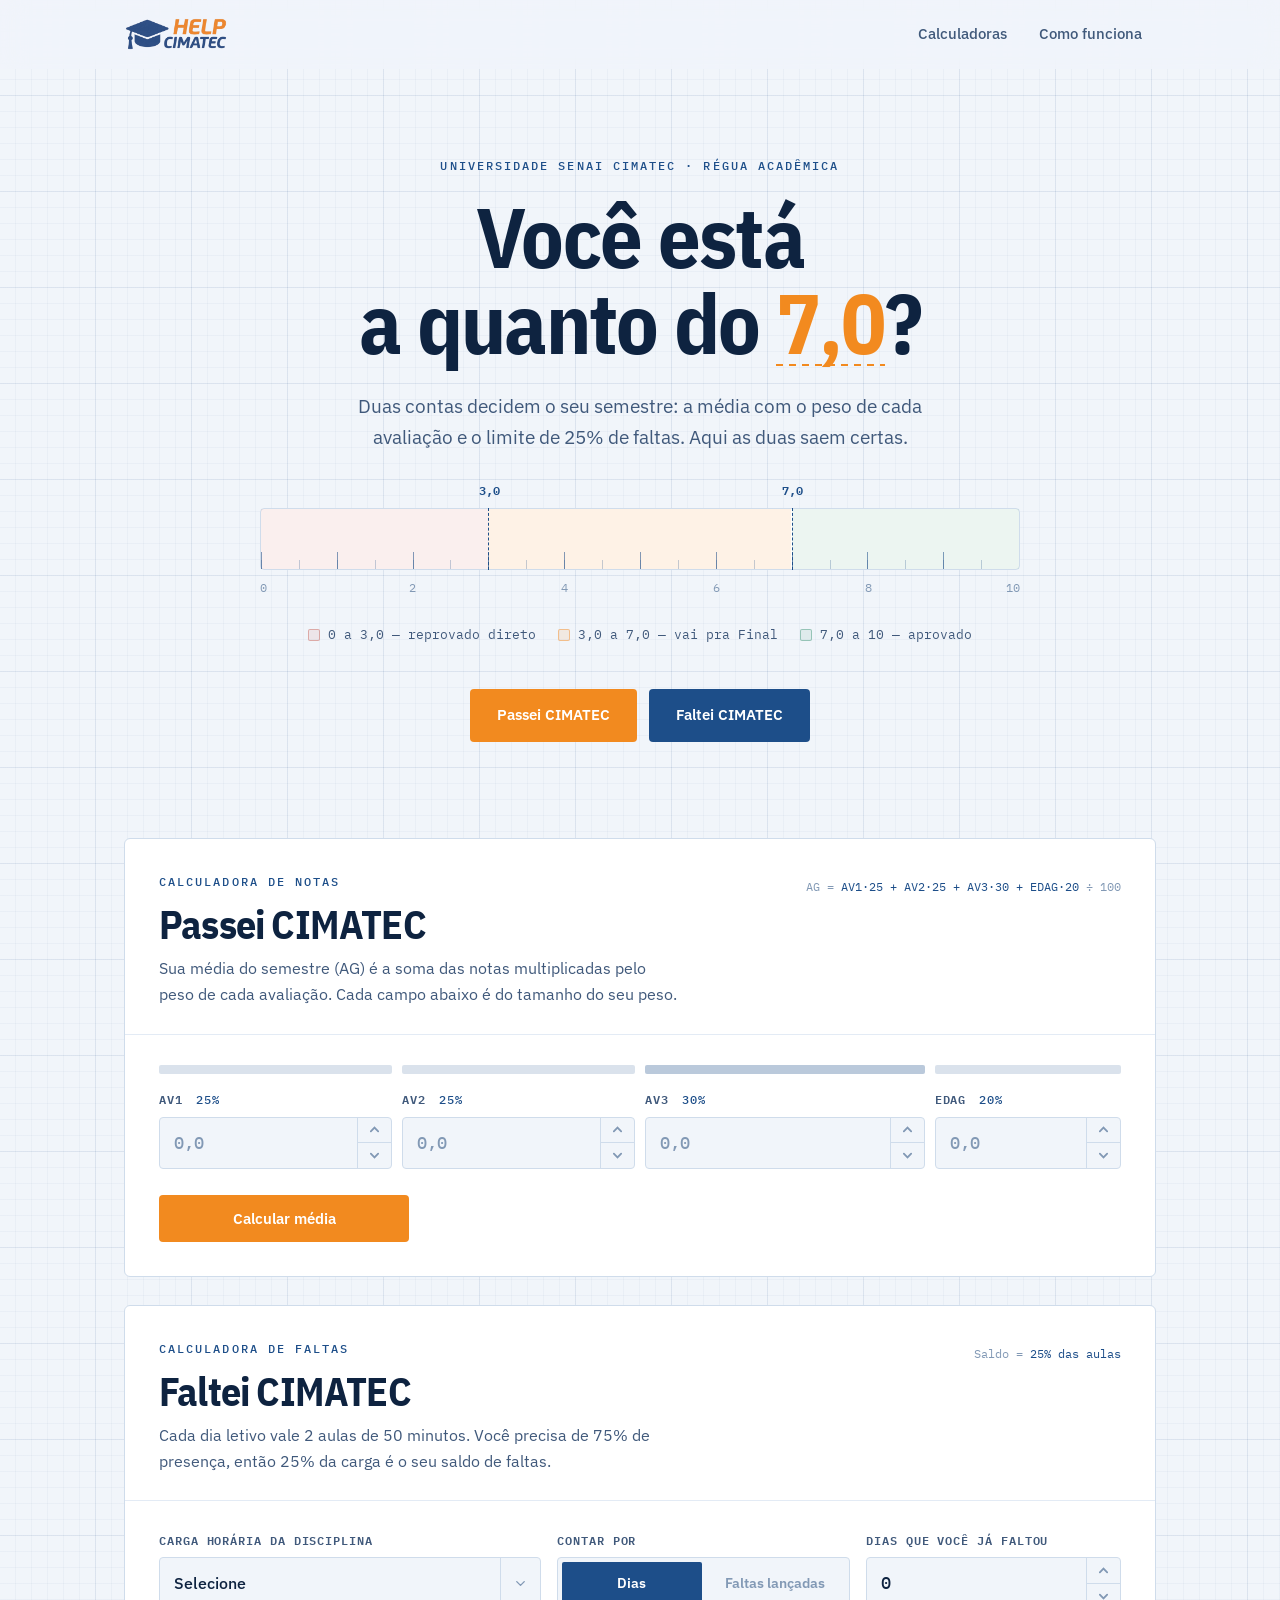
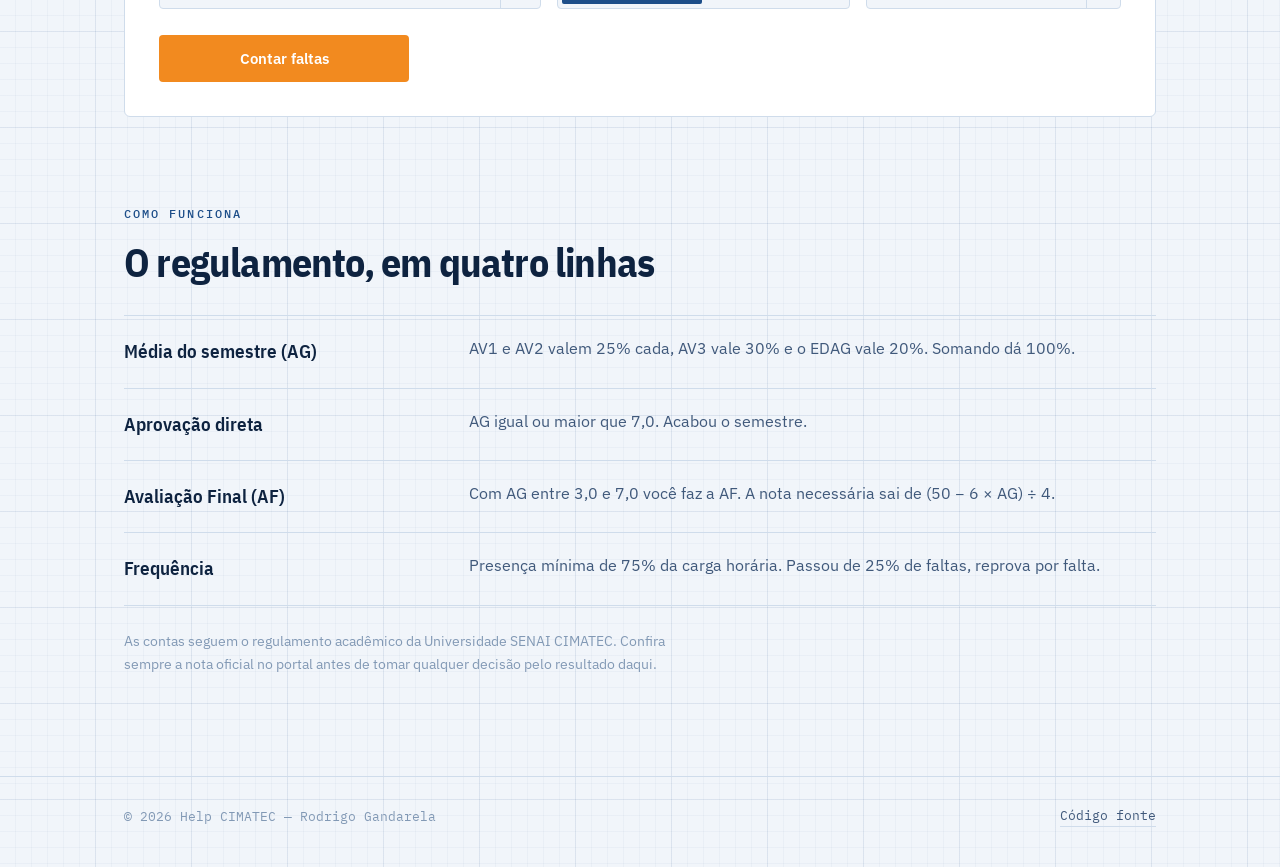
==== index.html @ 12dd44d2 "Ajustes no visual" ====
<!DOCTYPE html>
<html lang="pt-BR">
<head>
  <meta charset="UTF-8">
  <meta name="viewport" content="width=device-width, initial-scale=1.0">
  <title>Help CIMATEC — Calculadora de Média e Faltas | Universidade SENAI CIMATEC</title>
  <meta name="description" content="Calcule sua média semestral e o limite de faltas na Universidade SENAI CIMATEC. Média com os pesos de AV1, AV2, AV3 e EDAG, nota necessária na Final e quantos dias você ainda pode faltar.">
  <meta name="keywords" content="Help CIMATEC, Universidade SENAI CIMATEC, calculadora média, calculadora faltas, passei CIMATEC, nota final, AG, EDAG, média semestral, Passei Senai, Faltei Senai">
  <meta name="author" content="Clube de Programação — Universidade SENAI CIMATEC">
  <meta name="robots" content="index, follow">
  <meta name="theme-color" content="#F1F5FA">
  <link rel="canonical" href="https://rodrigogduca.github.io/help-cimatec/">
  <meta name="google-site-verification" content="bEjwL1SdlNlf9pZgTga21gT5IwiEgbxZDpAvBjXV52U" />

  <!-- Open Graph / Redes Sociais -->
  <meta property="og:type" content="website">
  <meta property="og:site_name" content="Help CIMATEC">
  <meta property="og:locale" content="pt_BR">
  <meta property="og:title" content="Help CIMATEC — Calculadora de Média e Faltas">
  <meta property="og:description" content="Média com os pesos certos, nota necessária na Final e o seu saldo de faltas. Para quem estuda na Universidade SENAI CIMATEC.">
  <meta property="og:url" content="https://rodrigogduca.github.io/help-cimatec/">
  <meta property="og:image" content="https://rodrigogduca.github.io/help-cimatec/og-image.png">
  <meta property="og:image:width" content="1200">
  <meta property="og:image:height" content="630">
  <meta name="twitter:card" content="summary_large_image">

  <link rel="icon" href="favicon.ico" sizes="any">
  <link rel="icon" type="image/png" href="favicon.png">
  <link rel="apple-touch-icon" href="apple-touch-icon.png">

  <link rel="preconnect" href="https://fonts.googleapis.com">
  <link rel="preconnect" href="https://fonts.gstatic.com" crossorigin>
  <link href="https://fonts.googleapis.com/css2?family=IBM+Plex+Mono:wght@400;500;600;700&family=IBM+Plex+Sans+Condensed:wght@600;700&family=IBM+Plex+Sans:wght@400;500;600;700&display=swap" rel="stylesheet">
  <link rel="stylesheet" href="style.css">
</head>
<body>

  <a href="#ferramentas" class="skip-link">Pular para as calculadoras</a>

  <!-- NAVBAR -->
  <nav>
    <div class="nav-inner">
      <a href="#topo" class="nav-logo">
        <img src="logo.png" alt="Help CIMATEC" width="720" height="235">
      </a>
      <ul class="nav-links">
        <li><a href="#ferramentas">Calculadoras</a></li>
        <li><a href="#regras">Como funciona</a></li>
      </ul>
      <button class="hamburger" aria-label="Abrir menu" aria-expanded="false" aria-controls="mobileMenu">
        <span></span><span></span><span></span>
      </button>
    </div>
    <div class="mobile-menu" id="mobileMenu">
      <a href="#ferramentas">Calculadoras</a>
      <a href="#regras">Como funciona</a>
    </div>
  </nav>

  <!-- HERO -->
  <header class="hero" id="topo">
    <div class="container">
      <p class="eyebrow reveal" style="--d:0">Universidade SENAI CIMATEC · régua acadêmica</p>
      <h1 class="reveal" style="--d:1">Você está<br>a quanto do <em>7,0</em>?</h1>
      <p class="lede reveal" style="--d:2">
        Duas contas decidem o seu semestre: a média com o peso de cada avaliação
        e o limite de 25% de faltas. Aqui as duas saem certas.
      </p>

      <!-- SIGNATURE: a régua do regulamento -->
      <figure class="hero-regua reveal" style="--d:3" aria-labelledby="reguaCaption">
        <div class="regua regua--hero" style="--cut-a:30%; --cut-b:70%">
          <div class="regua-track">
            <span class="regua-zone zone-fail" style="--from:0%;   --to:30%"></span>
            <span class="regua-zone zone-warn" style="--from:30%;  --to:70%"></span>
            <span class="regua-zone zone-pass" style="--from:70%;  --to:100%"></span>
            <span class="regua-ticks" style="--minor:5%; --major:10%"></span>
            <span class="regua-cut" style="--at:30%"><b>3,0</b></span>
            <span class="regua-cut" style="--at:70%"><b>7,0</b></span>
          </div>
          <div class="regua-axis">
            <span style="--at:0%">0</span>
            <span style="--at:20%">2</span>
            <span style="--at:40%">4</span>
            <span style="--at:60%">6</span>
            <span style="--at:80%">8</span>
            <span style="--at:100%">10</span>
          </div>
        </div>
        <figcaption class="regua-legend" id="reguaCaption">
          <span class="key key-fail">0 a 3,0 — reprovado direto</span>
          <span class="key key-warn">3,0 a 7,0 — vai pra Final</span>
          <span class="key key-pass">7,0 a 10 — aprovado</span>
        </figcaption>
      </figure>

      <div class="hero-actions reveal" style="--d:4">
        <a href="#media" class="btn btn-primary">Passei CIMATEC</a>
        <a href="#faltas" class="btn btn-blue">Faltei CIMATEC</a>
      </div>
    </div>
  </header>

  <main id="ferramentas">
    <div class="container">

      <!-- ============ CALCULADORA DE MÉDIA ============ -->
      <section class="panel reveal" id="media">
        <div class="panel-head">
          <div>
            <p class="eyebrow">Calculadora de Notas</p>
            <h2>Passei CIMATEC</h2>
            <p class="panel-desc">
              Sua média do semestre (AG) é a soma das notas multiplicadas pelo peso de cada
              avaliação. Cada campo abaixo é do tamanho do seu peso.
            </p>
          </div>
          <p class="panel-formula" aria-hidden="true">AG = <span>AV1·25 + AV2·25 + AV3·30 + EDAG·20</span> ÷ 100</p>
        </div>

        <div class="panel-body">
          <!-- the weighting drawn to scale, above the field it belongs to -->
          <div class="pesos" aria-hidden="true">
            <span></span><span></span><span></span><span></span>
          </div>

          <div class="notas">
            <div class="field">
              <label for="notaAV1">AV1 <span class="peso">25%</span></label>
              <div class="stepper">
                <input type="number" id="notaAV1" min="0" max="10" step="0.1" inputmode="decimal" placeholder="0,0" autocomplete="off">
                <span class="stepper-btns">
                  <button type="button" class="step" data-dir="up" aria-label="Aumentar AV1"><svg viewBox="0 0 12 12" aria-hidden="true"><path d="M2 8L6 4L10 8"/></svg></button>
                  <button type="button" class="step" data-dir="down" aria-label="Diminuir AV1"><svg viewBox="0 0 12 12" aria-hidden="true"><path d="M2 4L6 8L10 4"/></svg></button>
                </span>
              </div>
            </div>
            <div class="field">
              <label for="notaAV2">AV2 <span class="peso">25%</span></label>
              <div class="stepper">
                <input type="number" id="notaAV2" min="0" max="10" step="0.1" inputmode="decimal" placeholder="0,0" autocomplete="off">
                <span class="stepper-btns">
                  <button type="button" class="step" data-dir="up" aria-label="Aumentar AV2"><svg viewBox="0 0 12 12" aria-hidden="true"><path d="M2 8L6 4L10 8"/></svg></button>
                  <button type="button" class="step" data-dir="down" aria-label="Diminuir AV2"><svg viewBox="0 0 12 12" aria-hidden="true"><path d="M2 4L6 8L10 4"/></svg></button>
                </span>
              </div>
            </div>
            <div class="field">
              <label for="notaAV3">AV3 <span class="peso">30%</span></label>
              <div class="stepper">
                <input type="number" id="notaAV3" min="0" max="10" step="0.1" inputmode="decimal" placeholder="0,0" autocomplete="off">
                <span class="stepper-btns">
                  <button type="button" class="step" data-dir="up" aria-label="Aumentar AV3"><svg viewBox="0 0 12 12" aria-hidden="true"><path d="M2 8L6 4L10 8"/></svg></button>
                  <button type="button" class="step" data-dir="down" aria-label="Diminuir AV3"><svg viewBox="0 0 12 12" aria-hidden="true"><path d="M2 4L6 8L10 4"/></svg></button>
                </span>
              </div>
            </div>
            <div class="field">
              <label for="notaEDAG">EDAG <span class="peso">20%</span></label>
              <div class="stepper">
                <input type="number" id="notaEDAG" min="0" max="10" step="0.1" inputmode="decimal" placeholder="0,0" autocomplete="off">
                <span class="stepper-btns">
                  <button type="button" class="step" data-dir="up" aria-label="Aumentar EDAG"><svg viewBox="0 0 12 12" aria-hidden="true"><path d="M2 8L6 4L10 8"/></svg></button>
                  <button type="button" class="step" data-dir="down" aria-label="Diminuir EDAG"><svg viewBox="0 0 12 12" aria-hidden="true"><path d="M2 4L6 8L10 4"/></svg></button>
                </span>
              </div>
            </div>
          </div>

          <!-- live: what the remaining avaliações still have to deliver -->
          <div id="projecao" class="projecao" aria-live="polite" hidden></div>

          <button type="button" id="btnCalcularMedia" class="btn btn-primary btn-block">Calcular média</button>
          <div id="resultadoMedia" class="readout" role="status" aria-live="polite" hidden></div>
        </div>
      </section>

      <!-- ============ CALCULADORA DE FALTAS ============ -->
      <section class="panel reveal" id="faltas">
        <div class="panel-head">
          <div>
            <p class="eyebrow">Calculadora de Faltas</p>
            <h2>Faltei CIMATEC</h2>
            <p class="panel-desc">
              Cada dia letivo vale 2 aulas de 50 minutos. Você precisa de 75% de presença,
              então 25% da carga é o seu saldo de faltas.
            </p>
          </div>
          <p class="panel-formula" aria-hidden="true">Saldo = <span>25% das aulas</span></p>
        </div>

        <div class="panel-body">
          <div class="faltas-inputs">
            <div class="field field-carga">
              <label for="cargaHoraria">Carga horária da disciplina</label>
              <div class="select">
                <select id="cargaHoraria">
                  <option value="" disabled selected>Selecione</option>
                  <option value="30">30 horas — 1 aula por semana</option>
                  <option value="60">60 horas — 2 aulas por semana</option>
                  <option value="90">90 horas — 3 aulas por semana</option>
                  <option value="105">105 horas — Práticas Integradas</option>
                </select>
                <span class="select-arrow" aria-hidden="true">
                  <svg viewBox="0 0 24 24"><path d="M6 9l6 6 6-6"/></svg>
                </span>
              </div>
            </div>
            <div class="field">
              <label id="labelUnidade">Contar por</label>
              <div class="segmented" role="radiogroup" aria-labelledby="labelUnidade">
                <button type="button" class="seg is-on" data-unit="dias" role="radio" aria-checked="true">Dias</button>
                <button type="button" class="seg" data-unit="aulas" role="radio" aria-checked="false">Faltas lançadas</button>
              </div>
            </div>
            <div class="field">
              <label for="faltasAtuais" id="labelFaltas">Dias que você já faltou</label>
              <div class="stepper">
                <input type="number" id="faltasAtuais" min="0" max="500" value="0" step="1" inputmode="numeric" autocomplete="off">
                <span class="stepper-btns">
                  <button type="button" class="step" data-dir="up" aria-label="Aumentar faltas"><svg viewBox="0 0 12 12" aria-hidden="true"><path d="M2 8L6 4L10 8"/></svg></button>
                  <button type="button" class="step" data-dir="down" aria-label="Diminuir faltas"><svg viewBox="0 0 12 12" aria-hidden="true"><path d="M2 4L6 8L10 4"/></svg></button>
                </span>
              </div>
            </div>
          </div>

          <button type="button" id="btnCalcularFaltas" class="btn btn-primary btn-block">Contar faltas</button>
          <div id="resultadoFaltas" class="readout" role="status" aria-live="polite" hidden></div>
        </div>
      </section>

      <!-- ============ REGRAS ============ -->
      <section class="regras reveal" id="regras">
        <p class="eyebrow">Como funciona</p>
        <h2>O regulamento, em quatro linhas</h2>
        <dl class="regras-list">
          <div>
            <dt>Média do semestre (AG)</dt>
            <dd>AV1 e AV2 valem 25% cada, AV3 vale 30% e o EDAG vale 20%. Somando dá 100%.</dd>
          </div>
          <div>
            <dt>Aprovação direta</dt>
            <dd>AG igual ou maior que 7,0. Acabou o semestre.</dd>
          </div>
          <div>
            <dt>Avaliação Final (AF)</dt>
            <dd>Com AG entre 3,0 e 7,0 você faz a AF. A nota necessária sai de (50 − 6 × AG) ÷ 4.</dd>
          </div>
          <div>
            <dt>Frequência</dt>
            <dd>Presença mínima de 75% da carga horária. Passou de 25% de faltas, reprova por falta.</dd>
          </div>
        </dl>
        <p class="regras-note">
          As contas seguem o regulamento acadêmico da Universidade SENAI CIMATEC. Confira sempre a nota
          oficial no portal antes de tomar qualquer decisão pelo resultado daqui.
        </p>
      </section>

    </div>
  </main>

  <footer>
    <div class="container footer-inner">
      <p>© 2026 Help CIMATEC — Rodrigo Gandarela</p>
      <p class="footer-links">
        <a href="https://github.com/rodrigogduca/help-cimatec" target="_blank" rel="noopener noreferrer">Código fonte</a>
      </p>
    </div>
  </footer>

  <script src="script.js"></script>
</body>
</html>
---- style.css ----
/* ============================================================
   HELP CIMATEC
   Papel milimetrado — o regulamento acadêmico como instrumento
   de medida. Azul e laranja da marca sobre papel quadriculado.
   ============================================================ */

*, *::before, *::after { margin: 0; padding: 0; box-sizing: border-box; }

:root {
  /* paper */
  --paper:      #F1F5FA;
  --paper-hi:   #FFFFFF;
  --rule:       #CFDCEB;
  --rule-soft:  #E3EBF5;

  /* ink — every neutral is tinted navy, nothing is grey */
  --ink:        #0E2340;
  --ink-2:      #40597B;
  --ink-3:      #8299B5;

  /* brand, straight from the logo */
  --blue:       #1D4E89;
  --blue-hi:    #2E6BB5;
  --orange:     #F28A1F;
  --orange-hi:  #E07A10;

  /* verdicts */
  --pass:       #0F7A55;
  --fail:       #BE3A2B;

  --z-fail:     rgba(190, 58, 43, .08);
  --z-warn:     rgba(242, 138, 31, .11);
  --z-pass:     rgba(15, 122, 85, .08);
  --tick:       rgba(29, 78, 137, .26);
  --tick-major: rgba(29, 78, 137, .55);

  --sans:  'IBM Plex Sans', -apple-system, BlinkMacSystemFont, 'Segoe UI', sans-serif;
  --cond:  'IBM Plex Sans Condensed', 'IBM Plex Sans', sans-serif;
  --mono:  'IBM Plex Mono', ui-monospace, 'SF Mono', Menlo, monospace;

  --r:     4px;   /* the whole page is drafted, not rounded */
  --r-lg:  6px;
  --ease:  cubic-bezier(.22, .8, .3, 1);
}

/* ---- graph paper ---- */
html { scroll-behavior: smooth; }

body {
  font-family: var(--sans);
  font-size: 16px;
  line-height: 1.65;
  color: var(--ink);
  background-color: var(--paper);
  background-image:
    linear-gradient(rgba(29, 78, 137, .07) 1px, transparent 1px),
    linear-gradient(90deg, rgba(29, 78, 137, .07) 1px, transparent 1px),
    linear-gradient(rgba(29, 78, 137, .035) 1px, transparent 1px),
    linear-gradient(90deg, rgba(29, 78, 137, .035) 1px, transparent 1px);
  background-size: 96px 96px, 96px 96px, 16px 16px, 16px 16px;
  background-position: -1px -1px;
  -webkit-font-smoothing: antialiased;
  -moz-osx-font-smoothing: grayscale;
  overflow-x: hidden;
}

::selection { background: rgba(242, 138, 31, .28); }

:focus-visible {
  outline: 2px solid var(--orange);
  outline-offset: 3px;
  border-radius: 2px;
}

.skip-link {
  position: absolute;
  left: 16px;
  top: -60px;
  z-index: 200;
  background: var(--ink);
  color: var(--paper-hi);
  padding: 10px 18px;
  border-radius: var(--r);
  font-size: 14px;
  font-weight: 600;
  text-decoration: none;
  transition: top .2s var(--ease);
}
.skip-link:focus-visible { top: 16px; }

.container {
  width: 100%;
  max-width: 1080px;
  margin: 0 auto;
  padding: 0 24px;
}

/* ---- shared type ---- */
.eyebrow {
  font-family: var(--mono);
  font-size: 11.5px;
  font-weight: 500;
  letter-spacing: .18em;
  text-transform: uppercase;
  color: var(--blue);
  margin-bottom: 18px;
}

h1, h2, h3 {
  font-family: var(--cond);
  font-weight: 700;
  letter-spacing: -.02em;
  line-height: 1.02;
  color: var(--ink);
}

/* ============================================================
   NAV
   ============================================================ */
nav {
  position: sticky;
  top: 0;
  z-index: 100;
  background: rgba(241, 245, 250, .82);
  backdrop-filter: blur(12px) saturate(1.3);
  -webkit-backdrop-filter: blur(12px) saturate(1.3);
  border-bottom: 1px solid transparent;
  transition: border-color .25s var(--ease), background .25s var(--ease);
}
nav.scrolled {
  border-bottom-color: var(--rule);
  background: rgba(241, 245, 250, .94);
}

.nav-inner {
  max-width: 1080px;
  margin: 0 auto;
  padding: 0 24px;
  height: 68px;
  display: flex;
  align-items: center;
  justify-content: space-between;
  gap: 24px;
}

.nav-logo { display: block; line-height: 0; }
.nav-logo img {
  width: auto;
  height: 34px;
  display: block;
  transition: opacity .2s var(--ease);
}
.nav-logo:hover img { opacity: .78; }

.nav-links {
  display: flex;
  align-items: center;
  gap: 4px;
  list-style: none;
}
.nav-links a {
  display: block;
  padding: 8px 14px;
  font-size: 14.5px;
  font-weight: 500;
  color: var(--ink-2);
  text-decoration: none;
  border-radius: var(--r);
  transition: color .2s var(--ease), background .2s var(--ease);
}
.nav-links a:hover { color: var(--ink); background: rgba(29, 78, 137, .07); }

.hamburger {
  display: none;
  flex-direction: column;
  justify-content: center;
  gap: 5px;
  width: 40px;
  height: 40px;
  background: none;
  border: 1px solid var(--rule);
  border-radius: var(--r);
  cursor: pointer;
}
.hamburger span {
  display: block;
  width: 17px;
  height: 1.5px;
  margin: 0 auto;
  background: var(--ink);
  transition: transform .25s var(--ease), opacity .2s var(--ease);
}
.hamburger[aria-expanded="true"] span:nth-child(1) { transform: translateY(6.5px) rotate(45deg); }
.hamburger[aria-expanded="true"] span:nth-child(2) { opacity: 0; }
.hamburger[aria-expanded="true"] span:nth-child(3) { transform: translateY(-6.5px) rotate(-45deg); }

.mobile-menu { display: none; border-top: 1px solid var(--rule); padding: 8px 24px 16px; }
.mobile-menu.open { display: block; }
.mobile-menu a {
  display: block;
  padding: 13px 4px;
  font-size: 16px;
  font-weight: 500;
  color: var(--ink-2);
  text-decoration: none;
  border-bottom: 1px solid var(--rule-soft);
}
.mobile-menu a:last-child { border-bottom: none; }

/* ============================================================
   HERO
   ============================================================ */
.hero { padding: 88px 0 96px; text-align: center; }

.hero h1 {
  font-size: clamp(42px, 8vw, 84px);
  margin-bottom: 26px;
}
.hero h1 em {
  font-style: normal;
  color: var(--orange);
  position: relative;
  white-space: nowrap;
}
/* the number is underscored by its own cut line */
.hero h1 em::after {
  content: '';
  position: absolute;
  left: 0;
  right: 0;
  bottom: .13em;
  height: 2px;
  background: repeating-linear-gradient(90deg, var(--orange) 0 7px, transparent 7px 13px);
  transform: scaleX(0);
  transform-origin: left;
  animation: draw .7s .55s var(--ease) forwards;
}
@keyframes draw { to { transform: scaleX(1); } }

.lede {
  max-width: 52ch;
  margin: 0 auto;
  font-size: clamp(16px, 1.9vw, 18.5px);
  color: var(--ink-2);
  text-wrap: balance;
}

.hero-actions {
  display: flex;
  flex-wrap: wrap;
  justify-content: center;
  gap: 12px;
  margin-top: 44px;
}

/* ============================================================
   A RÉGUA — the signature instrument, reused in every readout
   ============================================================ */
.hero-regua { margin: 56px auto 0; max-width: 760px; }

.regua { --marker: 0%; width: 100%; }

.regua-track {
  position: relative;
  height: 62px;
  background: var(--paper-hi);
  border: 1px solid var(--rule);
  border-radius: var(--r);
}

.regua-zone {
  position: absolute;
  top: 0;
  bottom: 0;
  left: var(--from);
  width: calc(var(--to) - var(--from));
  transform: scaleX(0);
  transform-origin: left;
  animation: zoneIn .6s var(--ease) forwards;
}
.zone-fail { background: var(--z-fail); animation-delay: .30s; }
.zone-warn { background: var(--z-warn); animation-delay: .40s; }
.zone-pass { background: var(--z-pass); animation-delay: .50s; }
@keyframes zoneIn { to { transform: scaleX(1); } }

/* tick marks drawn straight into the track */
.regua-ticks {
  position: absolute;
  left: 0; right: 0; bottom: 0;
  height: 100%;
  pointer-events: none;
}
.regua-ticks::before,
.regua-ticks::after {
  content: '';
  position: absolute;
  left: 0; right: 0; bottom: 0;
}
.regua-ticks::before {
  height: 9px;
  background: repeating-linear-gradient(90deg, var(--tick) 0 1px, transparent 1px var(--minor));
}
.regua-ticks::after {
  height: 17px;
  background: repeating-linear-gradient(90deg, var(--tick-major) 0 1px, transparent 1px var(--major));
}

/* the cut lines — where the regulation actually draws a line */
.regua-cut {
  position: absolute;
  top: -1px;
  bottom: -1px;
  left: var(--at);
  width: 0;
  border-left: 1.5px dashed var(--blue);
  opacity: 0;
  animation: cutIn .45s .72s var(--ease) forwards;
}
@keyframes cutIn { to { opacity: 1; } }
.regua-cut b {
  position: absolute;
  bottom: calc(100% + 8px);
  left: 50%;
  transform: translateX(-50%);
  font-family: var(--mono);
  font-size: 12px;
  font-weight: 600;
  color: var(--blue);
  white-space: nowrap;
}

/* the marker — "you are here" */
.regua-marker {
  position: absolute;
  top: -1px;
  bottom: -1px;
  left: var(--marker);
  width: 0;
  border-left: 2px solid var(--orange);
  z-index: 2;
  transition: left .85s var(--ease);
}
.regua-marker::after {
  content: '';
  position: absolute;
  bottom: -5px;
  left: -5px;
  width: 10px;
  height: 10px;
  background: var(--orange);
  border-radius: 50%;
}
.regua-marker b {
  position: absolute;
  top: calc(100% + 9px);
  left: 50%;
  transform: translateX(-50%);
  font-family: var(--mono);
  font-size: 13px;
  font-weight: 700;
  color: var(--paper-hi);
  background: var(--orange);
  padding: 2px 9px;
  border-radius: var(--r);
  white-space: nowrap;
}

.regua-axis {
  position: relative;
  height: 20px;
  margin-top: 8px;
}
.regua-axis span {
  position: absolute;
  left: var(--at);
  transform: translateX(-50%);
  font-family: var(--mono);
  font-size: 12px;
  color: var(--ink-3);
}
.regua-axis span:first-child { transform: none; }
.regua-axis span:last-child  { transform: translateX(-100%); }

.regua-legend {
  display: flex;
  flex-wrap: wrap;
  justify-content: center;
  gap: 8px 22px;
  margin-top: 26px;
}
.key {
  display: inline-flex;
  align-items: center;
  gap: 8px;
  font-family: var(--mono);
  font-size: 12.5px;
  color: var(--ink-2);
}
.key::before {
  content: '';
  width: 12px;
  height: 12px;
  border-radius: 2px;
  border: 1px solid var(--rule);
}
.key-fail::before { background: var(--z-fail); border-color: rgba(190, 58, 43, .35); }
.key-warn::before { background: var(--z-warn); border-color: rgba(242, 138, 31, .45); }
.key-pass::before { background: var(--z-pass); border-color: rgba(15, 122, 85, .35); }

/* ============================================================
   BUTTONS
   ============================================================ */
.btn {
  display: inline-flex;
  align-items: center;
  justify-content: center;
  padding: 13px 26px;
  border: 1px solid transparent;
  border-radius: var(--r);
  font-family: var(--sans);
  font-size: 15px;
  font-weight: 600;
  text-decoration: none;
  cursor: pointer;
  transition: background .2s var(--ease), border-color .2s var(--ease),
              color .2s var(--ease), transform .12s var(--ease);
}
.btn:active { transform: translateY(1px); }

.btn-primary { background: var(--orange); color: #FFF; }
.btn-primary:hover { background: var(--orange-hi); }

.btn-blue { background: var(--blue); color: #FFF; }
.btn-blue:hover { background: var(--ink); }

.btn-ghost {
  background: var(--paper-hi);
  color: var(--blue);
  border-color: #A6BFDA;
  box-shadow: 0 1px 2px rgba(14, 35, 64, .06);
}
.btn-ghost:hover {
  border-color: var(--blue);
  background: var(--blue);
  color: var(--paper-hi);
}

.btn-block { min-width: 250px; margin-top: 26px; }

/* ============================================================
   PANELS
   ============================================================ */
main { padding-bottom: 40px; }

.panel {
  background: var(--paper-hi);
  border: 1px solid var(--rule);
  border-radius: var(--r-lg);
  margin-bottom: 28px;
  overflow: hidden;
  scroll-margin-top: 88px;
}

.panel-head {
  display: flex;
  align-items: flex-start;
  justify-content: space-between;
  gap: 32px;
  padding: 34px 34px 26px;
  border-bottom: 1px solid var(--rule-soft);
}
.panel-head .eyebrow { margin-bottom: 12px; }
.panel-head h2 { font-size: clamp(28px, 3.6vw, 40px); margin-bottom: 12px; }
.panel-desc { max-width: 52ch; color: var(--ink-2); font-size: 15.5px; }

.panel-formula {
  flex-shrink: 0;
  font-family: var(--mono);
  font-size: 12px;
  line-height: 1.7;
  color: var(--ink-3);
  text-align: right;
  padding-top: 4px;
}
.panel-formula span { color: var(--blue); }

.panel-body { padding: 30px 34px 34px; }

/* ---- the weighting, drawn to scale: each segment is its own weight ---- */
.pesos {
  display: grid;
  grid-template-columns: 25fr 25fr 30fr 20fr;
  gap: 10px;
  margin-bottom: 16px;
}
.pesos span {
  height: 9px;
  border-radius: 2px;
  background: rgba(29, 78, 137, .16);
}
.pesos span:nth-child(3) { background: rgba(29, 78, 137, .3); }

.notas {
  display: grid;
  grid-template-columns: 25fr 25fr 30fr 20fr;
  gap: 10px;
}

.faltas-inputs {
  display: grid;
  grid-template-columns: 1.5fr 1.15fr 1fr;
  gap: 16px;
}

/* ---- live projection: what the remaining avaliações must deliver ---- */
.projecao {
  margin-top: 22px;
  padding: 16px 18px;
  border: 1px dashed var(--rule);
  border-left: 2px solid var(--blue);
  border-radius: var(--r);
  background: rgba(29, 78, 137, .035);
  animation: readoutIn .3s var(--ease);
}
.projecao-msg {
  font-size: 14.5px;
  color: var(--ink-2);
}
.projecao-msg.is-pass { color: var(--pass); font-weight: 500; }
.projecao-msg.is-warn { color: var(--orange-hi); font-weight: 500; }
.projecao-msg.is-fail { color: var(--fail); font-weight: 500; }

.chips {
  display: flex;
  flex-wrap: wrap;
  gap: 8px;
  margin-top: 12px;
}
.chip {
  display: inline-flex;
  align-items: baseline;
  gap: 8px;
  padding: 6px 12px;
  border: 1px solid var(--rule);
  border-radius: var(--r);
  background: var(--paper-hi);
  font-family: var(--mono);
}
.chip b {
  font-size: 11px;
  font-weight: 600;
  letter-spacing: .08em;
  color: var(--ink-3);
}
.chip i {
  font-style: normal;
  font-size: 16px;
  font-weight: 700;
  color: var(--blue);
}

/* ---- unit toggle ---- */
.segmented {
  display: flex;
  height: 52px;
  padding: 4px;
  gap: 4px;
  background: var(--paper);
  border: 1px solid var(--rule);
  border-radius: var(--r);
}
.seg {
  flex: 1;
  border: none;
  border-radius: 2px;
  background: transparent;
  font-family: var(--sans);
  font-size: 13.5px;
  font-weight: 600;
  color: var(--ink-3);
  cursor: pointer;
  white-space: nowrap;
  transition: background .18s var(--ease), color .18s var(--ease);
}
.seg:hover { color: var(--ink-2); }
.seg.is-on {
  background: var(--blue);
  color: var(--paper-hi);
}

/* ---- fields ---- */
.field label {
  display: block;
  font-family: var(--mono);
  font-size: 11.5px;
  font-weight: 600;
  letter-spacing: .08em;
  text-transform: uppercase;
  color: var(--ink-2);
  margin-bottom: 7px;
}
.field label .peso {
  color: var(--blue);
  font-weight: 500;
  margin-left: 5px;
}

.stepper, .select { position: relative; }

.stepper input, .select select {
  width: 100%;
  height: 52px;
  padding: 0 46px 0 14px;
  font-family: var(--mono);
  font-size: 17px;
  font-weight: 500;
  color: var(--ink);
  background: var(--paper);
  border: 1px solid var(--rule);
  border-radius: var(--r);
  outline: none;
  transition: border-color .2s var(--ease), box-shadow .2s var(--ease), background .2s var(--ease);
}
.select select {
  font-family: var(--sans);
  font-size: 15.5px;
  appearance: none;
  -webkit-appearance: none;
  cursor: pointer;
}
.stepper input:focus, .select select:focus {
  background: var(--paper-hi);
  border-color: var(--blue);
  box-shadow: 0 0 0 3px rgba(29, 78, 137, .13);
}
.stepper input::placeholder { color: var(--ink-3); }
.stepper input[type=number] { -moz-appearance: textfield; appearance: textfield; }
.stepper input::-webkit-inner-spin-button,
.stepper input::-webkit-outer-spin-button { -webkit-appearance: none; margin: 0; }

.stepper-btns {
  position: absolute;
  top: 1px;
  right: 1px;
  bottom: 1px;
  width: 34px;
  display: flex;
  flex-direction: column;
  border-left: 1px solid var(--rule);
  overflow: hidden;
  border-radius: 0 3px 3px 0;
}
.step {
  flex: 1;
  display: flex;
  align-items: center;
  justify-content: center;
  background: transparent;
  border: none;
  cursor: pointer;
  color: var(--ink-3);
  transition: background .15s var(--ease), color .15s var(--ease);
}
.step + .step { border-top: 1px solid var(--rule); }
.step:hover { background: rgba(242, 138, 31, .14); color: var(--orange-hi); }
.step svg { width: 11px; height: 11px; fill: none; stroke: currentColor; stroke-width: 2; stroke-linecap: round; }

.select-arrow {
  position: absolute;
  top: 1px;
  right: 1px;
  bottom: 1px;
  width: 40px;
  display: flex;
  align-items: center;
  justify-content: center;
  pointer-events: none;
  border-left: 1px solid var(--rule);
  color: var(--ink-3);
}
.select-arrow svg { width: 15px; height: 15px; fill: none; stroke: currentColor; stroke-width: 2.2; stroke-linecap: round; stroke-linejoin: round; }

/* ============================================================
   READOUT
   ============================================================ */
.readout {
  margin-top: 26px;
  padding-top: 26px;
  border-top: 1px dashed var(--rule);
  animation: readoutIn .4s var(--ease);
}
@keyframes readoutIn {
  from { opacity: 0; transform: translateY(8px); }
  to   { opacity: 1; transform: translateY(0); }
}

.verdict {
  display: flex;
  align-items: baseline;
  flex-wrap: wrap;
  gap: 8px 18px;
  margin-bottom: 8px;
}
.verdict-value {
  font-family: var(--cond);
  font-size: clamp(52px, 9vw, 78px);
  font-weight: 700;
  line-height: .9;
  letter-spacing: -.03em;
}
.verdict-value.is-pass { color: var(--pass); }
.verdict-value.is-warn { color: var(--orange-hi); }
.verdict-value.is-fail { color: var(--fail); }
.verdict-value.is-info { color: var(--blue); }

.verdict-label {
  font-family: var(--mono);
  font-size: 11.5px;
  font-weight: 600;
  letter-spacing: .1em;
  text-transform: uppercase;
  color: var(--ink-3);
}

.tag {
  display: inline-block;
  padding: 5px 13px;
  border-radius: 100px;
  font-size: 13px;
  font-weight: 600;
  margin-bottom: 24px;
}
.tag.is-pass { background: var(--z-pass); color: var(--pass); }
.tag.is-warn { background: var(--z-warn); color: var(--orange-hi); }
.tag.is-fail { background: var(--z-fail); color: var(--fail); }
.tag.is-info { background: rgba(29, 78, 137, .10); color: var(--blue); }

/* where the final média can still land, given what is missing */
.regua-faixa {
  position: absolute;
  top: 0;
  bottom: 0;
  left: var(--from);
  width: calc(var(--to) - var(--from));
  background: repeating-linear-gradient(45deg,
    rgba(29, 78, 137, .16) 0 3px, transparent 3px 7px);
  border-left: 1px solid rgba(29, 78, 137, .4);
  border-right: 1px solid rgba(29, 78, 137, .4);
  z-index: 1;
}

.readout .regua { margin: 30px 0 34px; }
.readout .regua-track { height: 54px; background: var(--paper); }

.readout-note {
  color: var(--ink-2);
  font-size: 15px;
  max-width: 62ch;
  margin-bottom: 16px;
}
.readout-note strong { color: var(--ink); font-weight: 600; }

.readout-split {
  display: grid;
  grid-template-columns: repeat(auto-fit, minmax(190px, 1fr));
  gap: 1px;
  background: var(--rule-soft);
  border: 1px solid var(--rule-soft);
  border-radius: var(--r);
  overflow: hidden;
  margin: 22px 0;
}
.stat {
  background: var(--paper-hi);
  padding: 16px 18px;
}
.stat dt {
  font-family: var(--mono);
  font-size: 10.5px;
  font-weight: 600;
  letter-spacing: .1em;
  text-transform: uppercase;
  color: var(--ink-3);
  margin-bottom: 5px;
}
.stat dd {
  font-family: var(--mono);
  font-size: 20px;
  font-weight: 600;
  color: var(--ink);
}

.breakdown {
  width: 100%;
  border-collapse: collapse;
  table-layout: fixed;
  font-size: 14px;
  margin: 20px 0 4px;
}
.breakdown th {
  font-family: var(--mono);
  font-size: 10.5px;
  font-weight: 600;
  letter-spacing: .08em;
  text-transform: uppercase;
  color: var(--ink-3);
  padding: 0 0 9px;
  border-bottom: 1px solid var(--rule);
}
.breakdown td {
  padding: 10px 0;
  border-bottom: 1px solid var(--rule-soft);
  font-family: var(--mono);
  color: var(--ink-2);
}

/* columns scale with the panel instead of sitting at a fixed width */
.breakdown .c-nome { width: 40%; text-align: left; color: var(--ink); font-weight: 600; }
.breakdown .c-nota,
.breakdown .c-peso,
.breakdown .c-pts  { width: 20%; text-align: right; }

/* the peso rides along with the name once the column is dropped */
.td-peso { display: none; }
.breakdown tfoot td {
  border-bottom: none;
  border-top: 1.5px solid var(--rule);
  color: var(--ink);
  font-weight: 700;
  padding-top: 12px;
}

/* ---- the one number that tells you what to do ---- */
.af {
  margin: 26px 0 10px;
  padding: 26px 28px;
  background: var(--ink);
  border-left: 4px solid var(--orange);
  border-radius: var(--r-lg);
}
.af-label {
  font-family: var(--mono);
  font-size: 11px;
  font-weight: 600;
  letter-spacing: .12em;
  text-transform: uppercase;
  color: #9FB8D6;
  margin-bottom: 10px;
}
.af-value {
  font-family: var(--cond);
  font-size: clamp(56px, 10vw, 84px);
  font-weight: 700;
  line-height: .88;
  letter-spacing: -.03em;
  color: var(--paper-hi);
}
.af-note {
  margin-top: 14px;
  font-family: var(--mono);
  font-size: 12.5px;
  color: #8AA6C8;
}

.formula {
  display: inline-block;
  font-family: var(--mono);
  font-size: 13.5px;
  font-weight: 500;
  color: var(--blue);
  background: rgba(29, 78, 137, .07);
  border-radius: var(--r);
  padding: 9px 14px;
  margin-top: 4px;
}

/* ---- tally: one mark per allowed absence ---- */
.tally { margin: 24px 0 4px; }
.tally-marks {
  display: flex;
  flex-wrap: wrap;
  gap: 5px;
  margin-top: 10px;
}
.tally-marks i {
  width: 13px;
  height: 34px;
  border-radius: 2px;
  border: 1px solid var(--rule);
  background: var(--paper);
  animation: markIn .3s var(--ease) backwards;
  animation-delay: calc(var(--i) * 28ms);
}
.tally-marks i.used { background: var(--orange); border-color: var(--orange); }
.tally-marks i.over { background: var(--fail); border-color: var(--fail); }
/* half a day still counts: one aula of the two */
.tally-marks i.meia { width: 6px; }
@keyframes markIn { from { opacity: 0; transform: scaleY(.4); } }

.error {
  color: var(--fail);
  font-size: 15px;
  font-weight: 500;
}

/* ============================================================
   REGRAS
   ============================================================ */
.regras {
  padding: 60px 0 20px;
  scroll-margin-top: 88px;
}
.regras h2 { font-size: clamp(28px, 3.6vw, 40px); margin-bottom: 32px; }

.regras-list {
  border-top: 1px solid var(--rule);
}
.regras-list > div {
  display: grid;
  grid-template-columns: minmax(180px, 1fr) 2.2fr;
  gap: 12px 32px;
  padding: 20px 0;
  border-bottom: 1px solid var(--rule);
}
.regras-list dt {
  font-family: var(--cond);
  font-size: 19px;
  font-weight: 600;
  color: var(--ink);
}
.regras-list dd { color: var(--ink-2); font-size: 15.5px; }

.regras-note {
  margin-top: 24px;
  font-size: 14px;
  color: var(--ink-3);
  max-width: 68ch;
}

/* ============================================================
   FOOTER
   ============================================================ */
footer {
  border-top: 1px solid var(--rule);
  padding: 28px 0 40px;
  margin-top: 40px;
}
.footer-inner {
  display: flex;
  flex-wrap: wrap;
  align-items: center;
  justify-content: space-between;
  gap: 12px 24px;
  font-family: var(--mono);
  font-size: 12.5px;
  color: var(--ink-3);
}
.footer-links { display: flex; gap: 20px; }
.footer-links a {
  color: var(--ink-2);
  text-decoration: none;
  border-bottom: 1px solid var(--rule);
  padding-bottom: 1px;
  transition: color .2s var(--ease), border-color .2s var(--ease);
}
.footer-links a:hover { color: var(--orange-hi); border-color: var(--orange); }

/* ============================================================
   PAGE LOAD SEQUENCE + SCROLL REVEAL
   ============================================================ */
.reveal {
  opacity: 0;
  transform: translateY(16px);
}
.hero .reveal {
  animation: revealIn .7s var(--ease) forwards;
  animation-delay: calc(var(--d) * 90ms);
}
main .reveal, .regras.reveal {
  transition: opacity .6s var(--ease), transform .6s var(--ease);
}
main .reveal.visible, .regras.reveal.visible {
  opacity: 1;
  transform: none;
}
@keyframes revealIn { to { opacity: 1; transform: none; } }

/* ============================================================
   RESPONSIVE
   ============================================================ */
@media (max-width: 860px) {
  .panel-head { flex-direction: column; gap: 18px; }
  .panel-formula { text-align: left; padding-top: 0; }
  .faltas-inputs { grid-template-columns: 1fr 1fr; }
  .field-carga { grid-column: 1 / -1; }
}

@media (max-width: 720px) {
  .nav-links { display: none; }
  .hamburger { display: flex; }

  .hero { padding: 56px 0 68px; }
  .hero-regua { margin-top: 44px; }
  .hero-actions .btn { flex: 1 1 100%; }

  .regua-track { height: 52px; }
  .regua-legend { justify-content: flex-start; gap: 6px 18px; }

  .panel-head { padding: 26px 20px 22px; }
  .panel-body { padding: 24px 20px 26px; }

  /* the weight bar stays to scale; the fields become thumb-sized */
  .notas { grid-template-columns: 1fr 1fr; gap: 12px; }
  .faltas-inputs { grid-template-columns: 1fr; }
  .btn-block { width: 100%; }
  .chip { flex: 1 1 auto; justify-content: space-between; }

  .regras-list > div { grid-template-columns: 1fr; gap: 6px; }
  .footer-inner { flex-direction: column; align-items: flex-start; }
}

@media (max-width: 560px) {
  /* drop the peso column and fold it into the name */
  .breakdown .c-peso { display: none; }
  .breakdown .c-nome { width: 46%; }
  .breakdown .c-nota,
  .breakdown .c-pts { width: 27%; }
  .breakdown { font-size: 13px; }
  .breakdown th { font-size: 9.5px; letter-spacing: .04em; }
  .td-peso {
    display: block;
    font-size: 11px;
    font-weight: 400;
    color: var(--ink-3);
  }
  .af { padding: 22px 20px; }
}

@media (max-width: 420px) {
  .regua-axis span:nth-child(even) { display: none; }
  .tally-marks i { width: 11px; height: 30px; }
}

@media (prefers-reduced-motion: reduce) {
  html { scroll-behavior: auto; }
  *, *::before, *::after {
    animation-duration: .01ms !important;
    animation-delay: 0ms !important;
    animation-iteration-count: 1 !important;
    transition-duration: .01ms !important;
  }
  .reveal { opacity: 1; transform: none; }
  .hero h1 em::after { transform: scaleX(1); }
  .regua-zone { transform: scaleX(1); }
  .regua-cut { opacity: 1; }
}
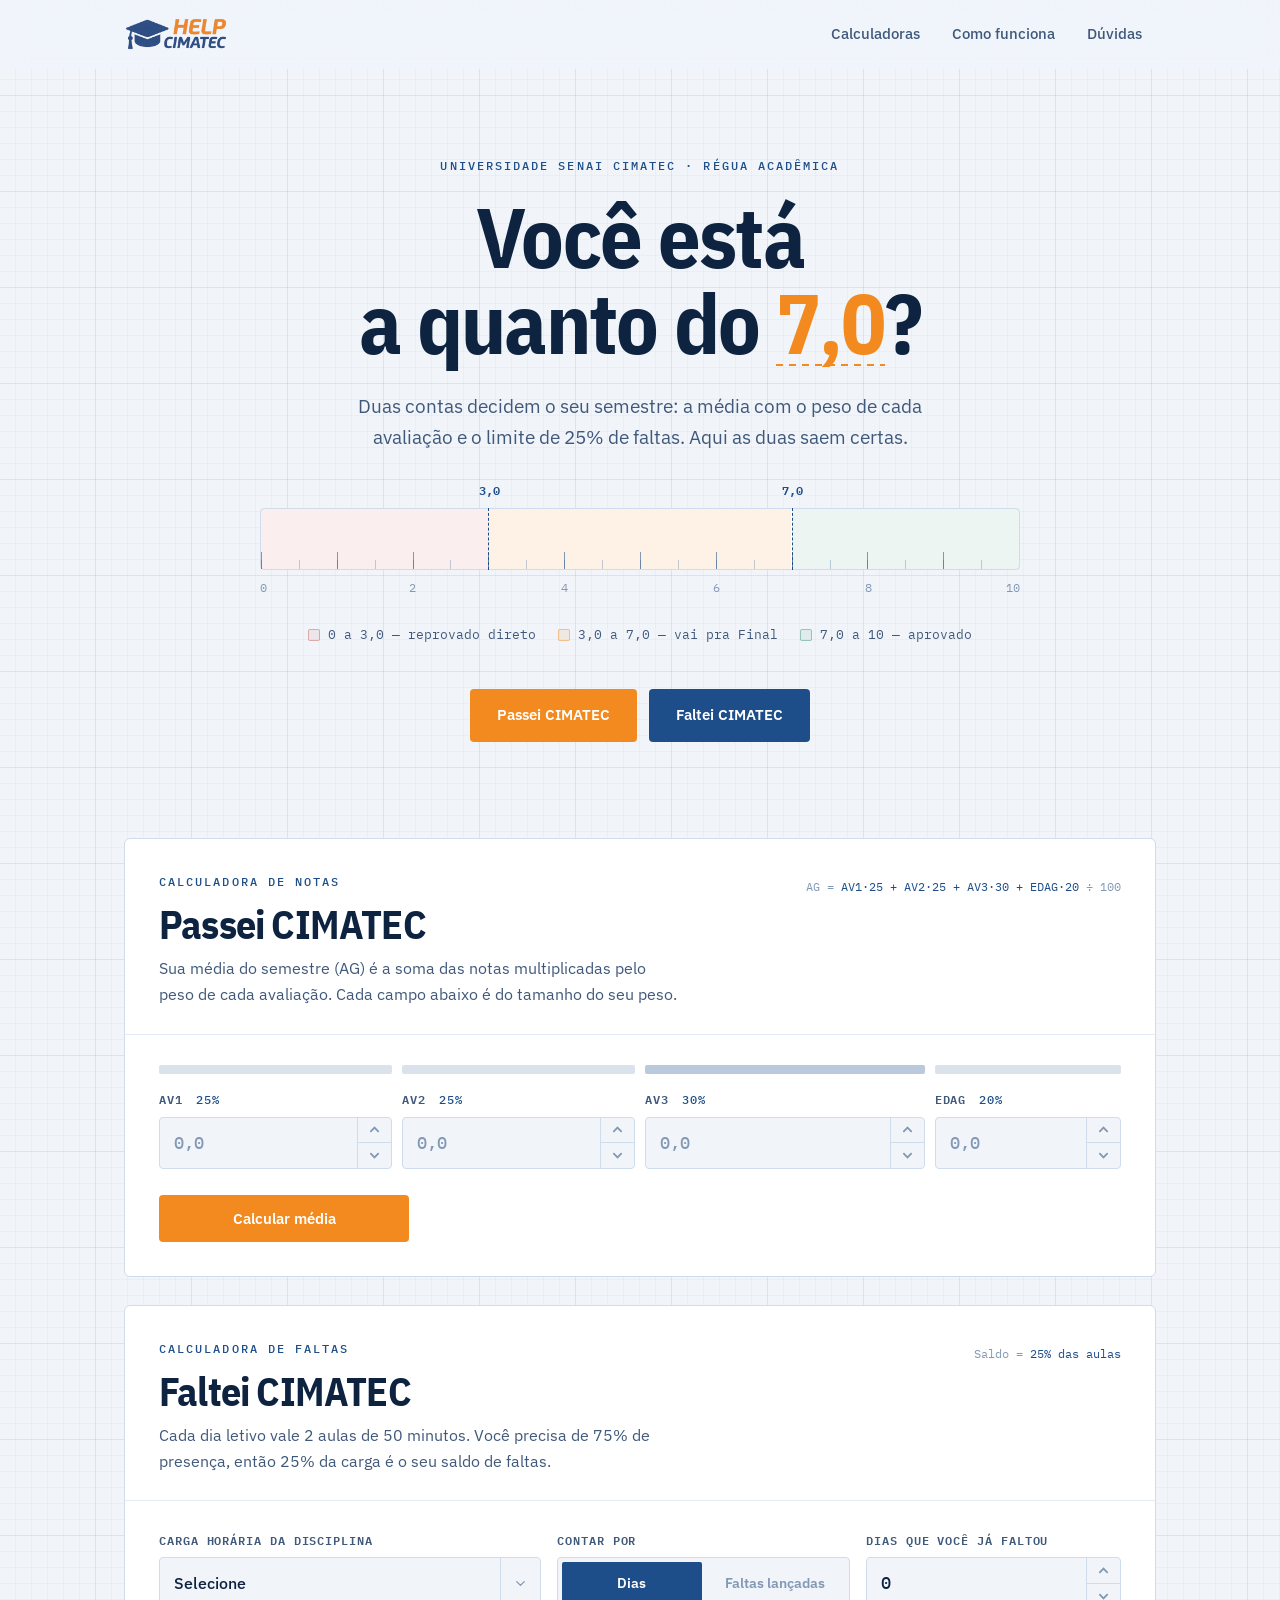
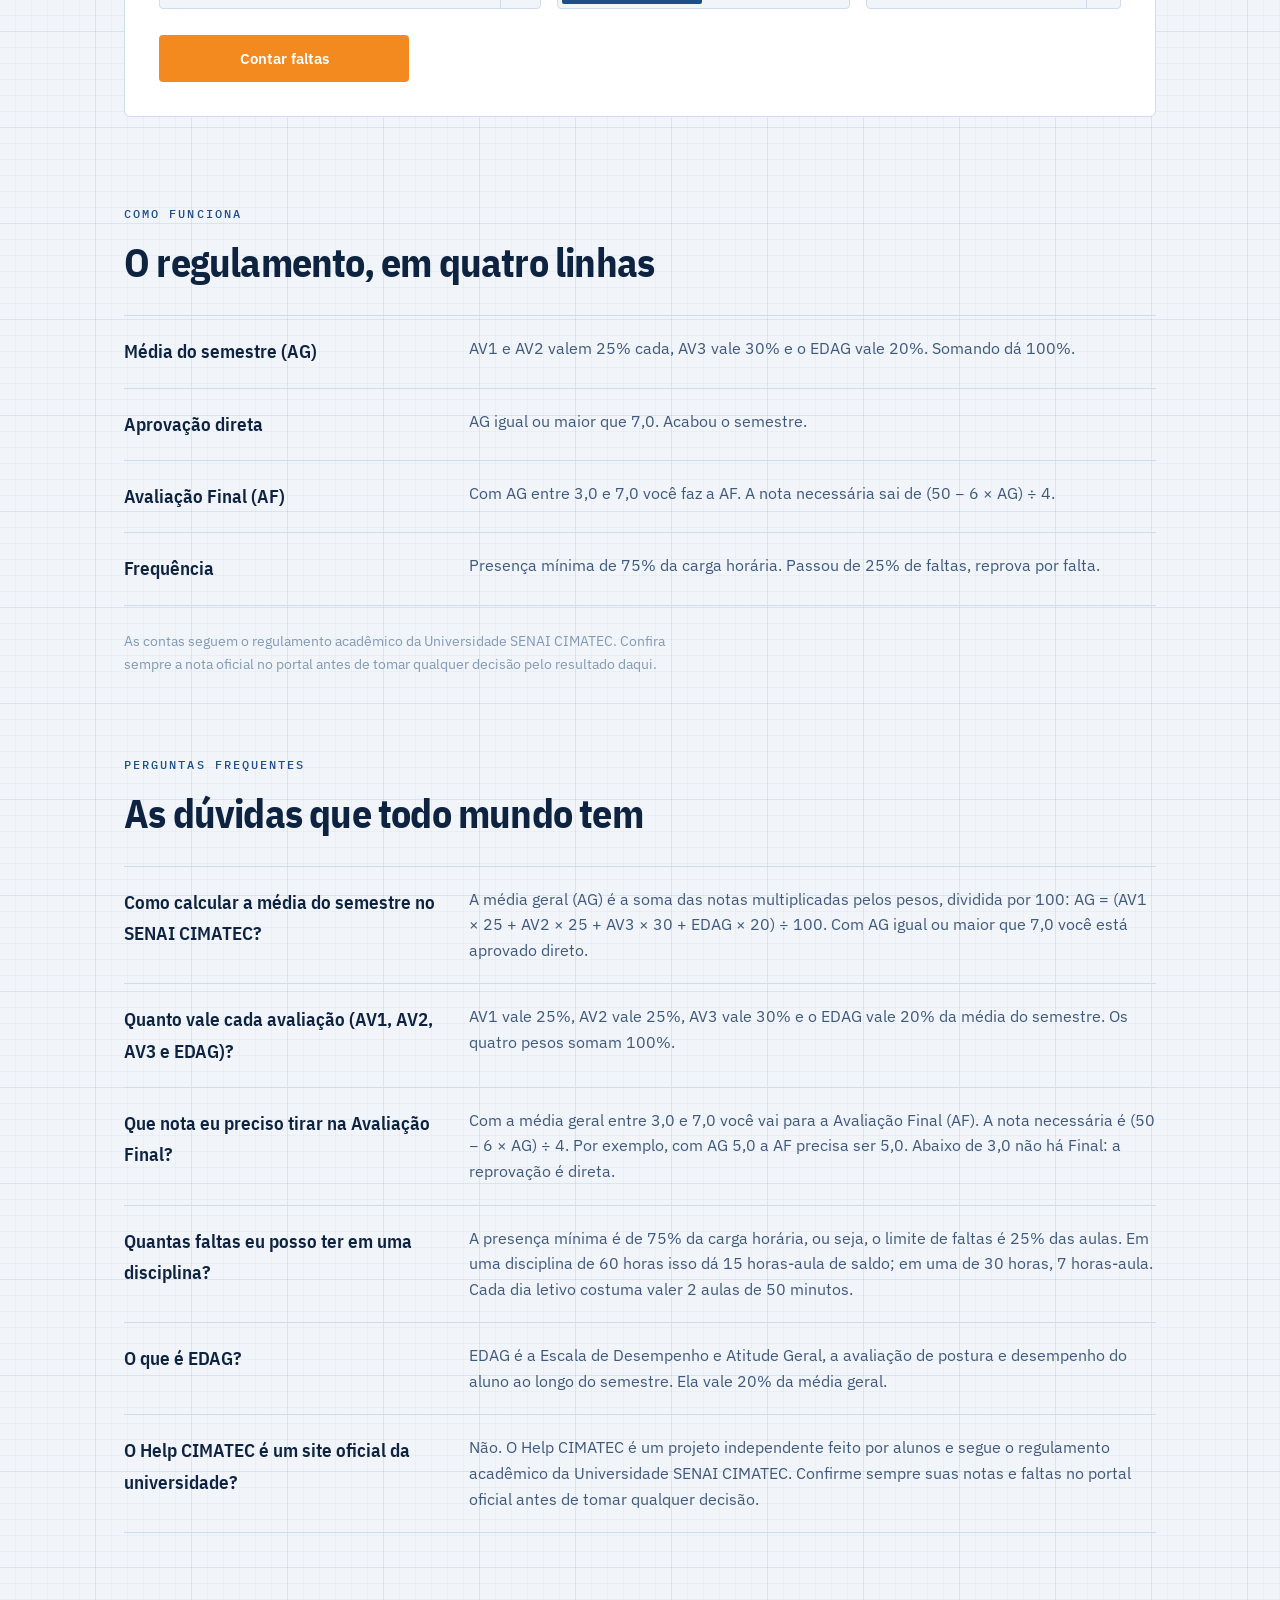
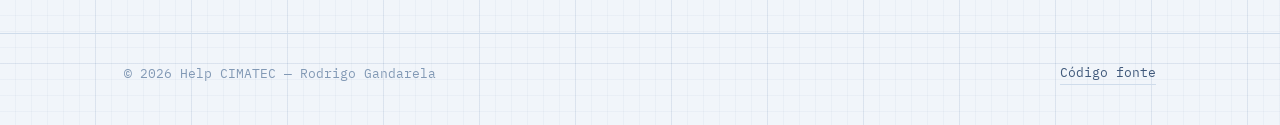
==== commit 0b7df0f8: "Fazendo atualizações para o Google Search" ====
--- a/index.html
+++ b/index.html
@@ -32,6 +32,95 @@
   <link rel="preconnect" href="https://fonts.gstatic.com" crossorigin>
   <link href="https://fonts.googleapis.com/css2?family=IBM+Plex+Mono:wght@400;500;600;700&family=IBM+Plex+Sans+Condensed:wght@600;700&family=IBM+Plex+Sans:wght@400;500;600;700&display=swap" rel="stylesheet">
   <link rel="stylesheet" href="style.css">
+
+  <!-- Dados estruturados: aplicativo -->
+  <script type="application/ld+json">
+  {
+    "@context": "https://schema.org",
+    "@type": "WebApplication",
+    "name": "Help CIMATEC",
+    "alternateName": ["Passei CIMATEC", "Faltei CIMATEC"],
+    "url": "https://rodrigogduca.github.io/help-cimatec/",
+    "description": "Calculadora de média semestral (AG), nota necessária na Avaliação Final e limite de faltas para alunos da Universidade SENAI CIMATEC.",
+    "applicationCategory": "EducationalApplication",
+    "operatingSystem": "Any",
+    "browserRequirements": "Requer JavaScript",
+    "inLanguage": "pt-BR",
+    "image": "https://rodrigogduca.github.io/help-cimatec/og-image.png",
+    "isAccessibleForFree": true,
+    "offers": {
+      "@type": "Offer",
+      "price": "0",
+      "priceCurrency": "BRL"
+    },
+    "author": {
+      "@type": "Person",
+      "name": "Rodrigo Gandarela"
+    },
+    "about": {
+      "@type": "CollegeOrUniversity",
+      "name": "Universidade SENAI CIMATEC"
+    }
+  }
+  </script>
+
+  <!-- Dados estruturados: perguntas frequentes -->
+  <script type="application/ld+json">
+  {
+    "@context": "https://schema.org",
+    "@type": "FAQPage",
+    "mainEntity": [
+      {
+        "@type": "Question",
+        "name": "Como calcular a média do semestre no SENAI CIMATEC?",
+        "acceptedAnswer": {
+          "@type": "Answer",
+          "text": "A média geral (AG) é a soma das notas multiplicadas pelos pesos, dividida por 100: AG = (AV1 × 25 + AV2 × 25 + AV3 × 30 + EDAG × 20) ÷ 100. Com AG igual ou maior que 7,0 você está aprovado direto."
+        }
+      },
+      {
+        "@type": "Question",
+        "name": "Quanto vale cada avaliação (AV1, AV2, AV3 e EDAG)?",
+        "acceptedAnswer": {
+          "@type": "Answer",
+          "text": "AV1 vale 25%, AV2 vale 25%, AV3 vale 30% e o EDAG vale 20% da média do semestre. Os quatro pesos somam 100%."
+        }
+      },
+      {
+        "@type": "Question",
+        "name": "Que nota eu preciso tirar na Avaliação Final do CIMATEC?",
+        "acceptedAnswer": {
+          "@type": "Answer",
+          "text": "Com a média geral entre 3,0 e 7,0 você vai para a Avaliação Final (AF). A nota necessária é (50 − 6 × AG) ÷ 4. Por exemplo, com AG 5,0 a AF precisa ser 5,0. Abaixo de 3,0 não há Final: a reprovação é direta."
+        }
+      },
+      {
+        "@type": "Question",
+        "name": "Quantas faltas eu posso ter em uma disciplina?",
+        "acceptedAnswer": {
+          "@type": "Answer",
+          "text": "A presença mínima é de 75% da carga horária, ou seja, o limite de faltas é 25% das aulas. Em uma disciplina de 60 horas isso dá 15 horas-aula de saldo; em uma de 30 horas, 7 horas-aula. Cada dia letivo costuma valer 2 aulas de 50 minutos."
+        }
+      },
+      {
+        "@type": "Question",
+        "name": "O que é EDAG no CIMATEC?",
+        "acceptedAnswer": {
+          "@type": "Answer",
+          "text": "EDAG é a Escala de Desempenho e Atitude Geral, a avaliação de postura e desempenho do aluno ao longo do semestre. Ela vale 20% da média geral."
+        }
+      },
+      {
+        "@type": "Question",
+        "name": "O Help CIMATEC é um site oficial da universidade?",
+        "acceptedAnswer": {
+          "@type": "Answer",
+          "text": "Não. O Help CIMATEC é um projeto independente feito por alunos e segue o regulamento acadêmico da Universidade SENAI CIMATEC. Confirme sempre suas notas e faltas no portal oficial antes de tomar qualquer decisão."
+        }
+      }
+    ]
+  }
+  </script>
 </head>
 <body>
 
@@ -46,6 +135,7 @@
       <ul class="nav-links">
         <li><a href="#ferramentas">Calculadoras</a></li>
         <li><a href="#regras">Como funciona</a></li>
+        <li><a href="#faq">Dúvidas</a></li>
       </ul>
       <button class="hamburger" aria-label="Abrir menu" aria-expanded="false" aria-controls="mobileMenu">
         <span></span><span></span><span></span>
@@ -54,6 +144,7 @@
     <div class="mobile-menu" id="mobileMenu">
       <a href="#ferramentas">Calculadoras</a>
       <a href="#regras">Como funciona</a>
+      <a href="#faq">Dúvidas</a>
     </div>
   </nav>
 
@@ -166,9 +257,6 @@
               </div>
             </div>
           </div>
-
-          <!-- live: what the remaining avaliações still have to deliver -->
-          <div id="projecao" class="projecao" aria-live="polite" hidden></div>
 
           <button type="button" id="btnCalcularMedia" class="btn btn-primary btn-block">Calcular média</button>
           <div id="resultadoMedia" class="readout" role="status" aria-live="polite" hidden></div>
@@ -258,6 +346,60 @@
         </p>
       </section>
 
+      <!-- ============ PERGUNTAS FREQUENTES ============ -->
+      <section class="regras reveal" id="faq">
+        <p class="eyebrow">Perguntas frequentes</p>
+        <h2>As dúvidas que todo mundo tem</h2>
+        <dl class="regras-list">
+          <div>
+            <dt>Como calcular a média do semestre no SENAI CIMATEC?</dt>
+            <dd>
+              A média geral (AG) é a soma das notas multiplicadas pelos pesos, dividida por 100:
+              AG = (AV1 × 25 + AV2 × 25 + AV3 × 30 + EDAG × 20) ÷ 100. Com AG igual ou maior que
+              7,0 você está aprovado direto.
+            </dd>
+          </div>
+          <div>
+            <dt>Quanto vale cada avaliação (AV1, AV2, AV3 e EDAG)?</dt>
+            <dd>
+              AV1 vale 25%, AV2 vale 25%, AV3 vale 30% e o EDAG vale 20% da média do semestre.
+              Os quatro pesos somam 100%.
+            </dd>
+          </div>
+          <div>
+            <dt>Que nota eu preciso tirar na Avaliação Final?</dt>
+            <dd>
+              Com a média geral entre 3,0 e 7,0 você vai para a Avaliação Final (AF). A nota
+              necessária é (50 − 6 × AG) ÷ 4. Por exemplo, com AG 5,0 a AF precisa ser 5,0.
+              Abaixo de 3,0 não há Final: a reprovação é direta.
+            </dd>
+          </div>
+          <div>
+            <dt>Quantas faltas eu posso ter em uma disciplina?</dt>
+            <dd>
+              A presença mínima é de 75% da carga horária, ou seja, o limite de faltas é 25% das
+              aulas. Em uma disciplina de 60 horas isso dá 15 horas-aula de saldo; em uma de 30
+              horas, 7 horas-aula. Cada dia letivo costuma valer 2 aulas de 50 minutos.
+            </dd>
+          </div>
+          <div>
+            <dt>O que é EDAG?</dt>
+            <dd>
+              EDAG é a Escala de Desempenho e Atitude Geral, a avaliação de postura e desempenho
+              do aluno ao longo do semestre. Ela vale 20% da média geral.
+            </dd>
+          </div>
+          <div>
+            <dt>O Help CIMATEC é um site oficial da universidade?</dt>
+            <dd>
+              Não. O Help CIMATEC é um projeto independente feito por alunos e segue o regulamento
+              acadêmico da Universidade SENAI CIMATEC. Confirme sempre suas notas e faltas no
+              portal oficial antes de tomar qualquer decisão.
+            </dd>
+          </div>
+        </dl>
+      </section>
+
     </div>
   </main>
 
--- a/style.css
+++ b/style.css
@@ -512,53 +512,6 @@
   gap: 16px;
 }
 
-/* ---- live projection: what the remaining avaliações must deliver ---- */
-.projecao {
-  margin-top: 22px;
-  padding: 16px 18px;
-  border: 1px dashed var(--rule);
-  border-left: 2px solid var(--blue);
-  border-radius: var(--r);
-  background: rgba(29, 78, 137, .035);
-  animation: readoutIn .3s var(--ease);
-}
-.projecao-msg {
-  font-size: 14.5px;
-  color: var(--ink-2);
-}
-.projecao-msg.is-pass { color: var(--pass); font-weight: 500; }
-.projecao-msg.is-warn { color: var(--orange-hi); font-weight: 500; }
-.projecao-msg.is-fail { color: var(--fail); font-weight: 500; }
-
-.chips {
-  display: flex;
-  flex-wrap: wrap;
-  gap: 8px;
-  margin-top: 12px;
-}
-.chip {
-  display: inline-flex;
-  align-items: baseline;
-  gap: 8px;
-  padding: 6px 12px;
-  border: 1px solid var(--rule);
-  border-radius: var(--r);
-  background: var(--paper-hi);
-  font-family: var(--mono);
-}
-.chip b {
-  font-size: 11px;
-  font-weight: 600;
-  letter-spacing: .08em;
-  color: var(--ink-3);
-}
-.chip i {
-  font-style: normal;
-  font-size: 16px;
-  font-weight: 700;
-  color: var(--blue);
-}
-
 /* ---- unit toggle ---- */
 .segmented {
   display: flex;
@@ -689,6 +642,13 @@
   border-top: 1px dashed var(--rule);
   animation: readoutIn .4s var(--ease);
 }
+
+/* updating as you type: land on the values, don't replay the entrance */
+.readout.ao-vivo { animation: none; }
+.readout.ao-vivo .regua-zone { animation: none; transform: none; }
+.readout.ao-vivo .regua-cut { animation: none; opacity: 1; }
+.readout.ao-vivo .tally-marks i { animation: none; }
+.readout.ao-vivo .regua-marker { transition: none; }
 @keyframes readoutIn {
   from { opacity: 0; transform: translateY(8px); }
   to   { opacity: 1; transform: translateY(0); }
@@ -859,7 +819,47 @@
   margin-top: 14px;
   font-family: var(--mono);
   font-size: 12.5px;
+  line-height: 1.6;
   color: #8AA6C8;
+}
+
+/* one target per pending avaliação, so the ask is never a single vague number */
+.alvos {
+  display: flex;
+  flex-wrap: wrap;
+  gap: 10px;
+  margin-top: 4px;
+}
+.alvo {
+  flex: 1 1 132px;
+  max-width: 210px;
+  padding: 14px 18px 16px;
+  background: rgba(255, 255, 255, .07);
+  border: 1px solid rgba(255, 255, 255, .15);
+  border-radius: var(--r);
+}
+.alvo-nome {
+  font-family: var(--mono);
+  font-size: 11.5px;
+  font-weight: 600;
+  letter-spacing: .1em;
+  text-transform: uppercase;
+  color: #B6CCE6;
+}
+.alvo-nome span {
+  font-weight: 400;
+  letter-spacing: .04em;
+  color: #7593B8;
+  margin-left: 4px;
+}
+.alvo-nota {
+  margin-top: 6px;
+  font-family: var(--cond);
+  font-size: clamp(40px, 7vw, 54px);
+  font-weight: 700;
+  line-height: .95;
+  letter-spacing: -.02em;
+  color: var(--paper-hi);
 }
 
 .formula {
@@ -893,8 +893,6 @@
 }
 .tally-marks i.used { background: var(--orange); border-color: var(--orange); }
 .tally-marks i.over { background: var(--fail); border-color: var(--fail); }
-/* half a day still counts: one aula of the two */
-.tally-marks i.meia { width: 6px; }
 @keyframes markIn { from { opacity: 0; transform: scaleY(.4); } }
 
 .error {
@@ -1013,7 +1011,6 @@
   .notas { grid-template-columns: 1fr 1fr; gap: 12px; }
   .faltas-inputs { grid-template-columns: 1fr; }
   .btn-block { width: 100%; }
-  .chip { flex: 1 1 auto; justify-content: space-between; }
 
   .regras-list > div { grid-template-columns: 1fr; gap: 6px; }
   .footer-inner { flex-direction: column; align-items: flex-start; }
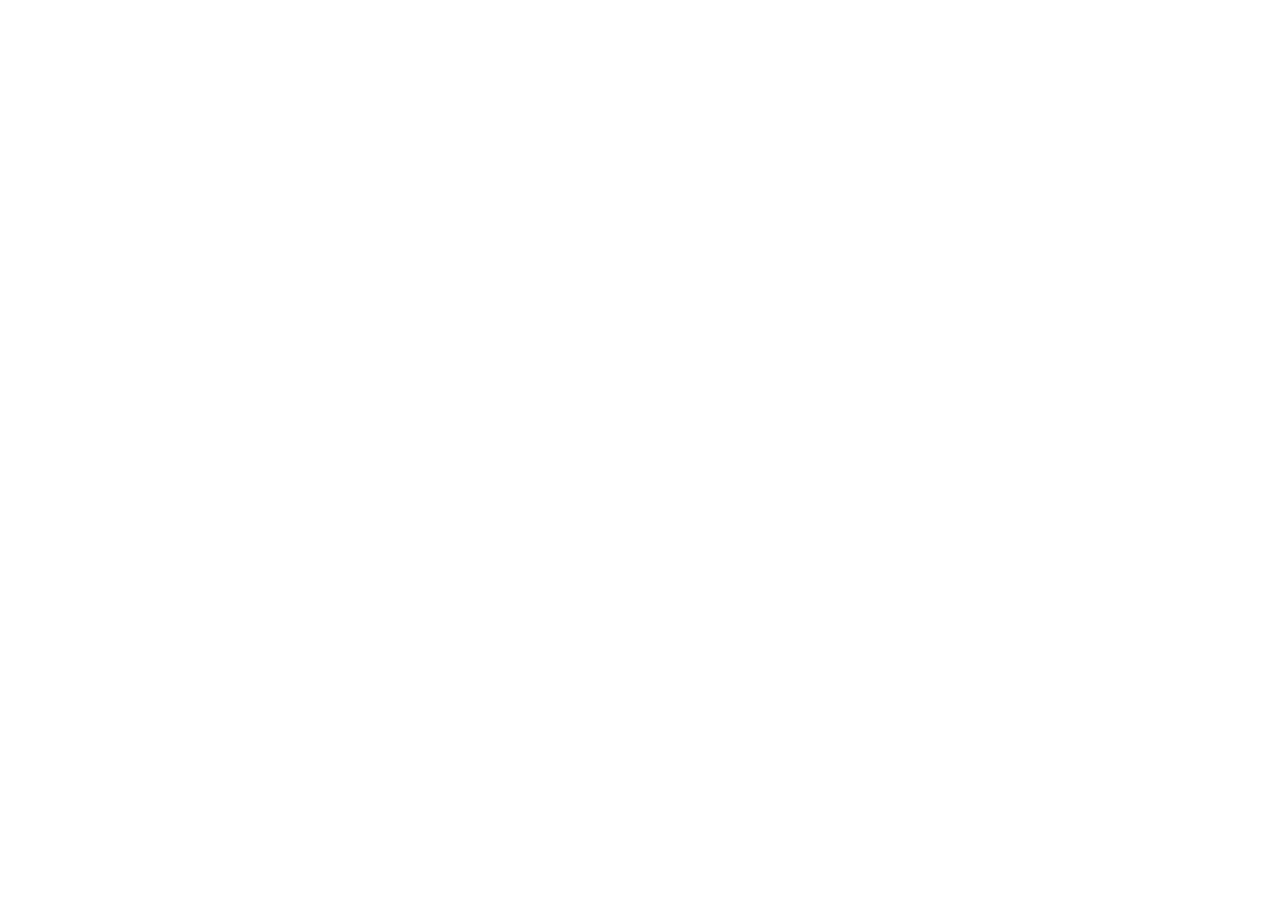
==== commit ff2a10a2: "chore: Altera repositorio" ====
--- a/index.html
+++ b/index.html
@@ -2,416 +2,18 @@
 <html lang="pt-BR">
 <head>
   <meta charset="UTF-8">
-  <meta name="viewport" content="width=device-width, initial-scale=1.0">
-  <title>Help CIMATEC — Calculadora de Média e Faltas | Universidade SENAI CIMATEC</title>
-  <meta name="description" content="Calcule sua média semestral e o limite de faltas na Universidade SENAI CIMATEC. Média com os pesos de AV1, AV2, AV3 e EDAG, nota necessária na Final e quantos dias você ainda pode faltar.">
-  <meta name="keywords" content="Help CIMATEC, Universidade SENAI CIMATEC, calculadora média, calculadora faltas, passei CIMATEC, nota final, AG, EDAG, média semestral, Passei Senai, Faltei Senai">
-  <meta name="author" content="Clube de Programação — Universidade SENAI CIMATEC">
-  <meta name="robots" content="index, follow">
-  <meta name="theme-color" content="#F1F5FA">
-  <link rel="canonical" href="https://rodrigogduca.github.io/help-cimatec/">
-  <meta name="google-site-verification" content="bEjwL1SdlNlf9pZgTga21gT5IwiEgbxZDpAvBjXV52U" />
-
-  <!-- Open Graph / Redes Sociais -->
-  <meta property="og:type" content="website">
-  <meta property="og:site_name" content="Help CIMATEC">
-  <meta property="og:locale" content="pt_BR">
-  <meta property="og:title" content="Help CIMATEC — Calculadora de Média e Faltas">
-  <meta property="og:description" content="Média com os pesos certos, nota necessária na Final e o seu saldo de faltas. Para quem estuda na Universidade SENAI CIMATEC.">
-  <meta property="og:url" content="https://rodrigogduca.github.io/help-cimatec/">
-  <meta property="og:image" content="https://rodrigogduca.github.io/help-cimatec/og-image.png">
-  <meta property="og:image:width" content="1200">
-  <meta property="og:image:height" content="630">
-  <meta name="twitter:card" content="summary_large_image">
-
-  <link rel="icon" href="favicon.ico" sizes="any">
-  <link rel="icon" type="image/png" href="favicon.png">
-  <link rel="apple-touch-icon" href="apple-touch-icon.png">
-
-  <link rel="preconnect" href="https://fonts.googleapis.com">
-  <link rel="preconnect" href="https://fonts.gstatic.com" crossorigin>
-  <link href="https://fonts.googleapis.com/css2?family=IBM+Plex+Mono:wght@400;500;600;700&family=IBM+Plex+Sans+Condensed:wght@600;700&family=IBM+Plex+Sans:wght@400;500;600;700&display=swap" rel="stylesheet">
-  <link rel="stylesheet" href="style.css">
-
-  <!-- Dados estruturados: aplicativo -->
-  <script type="application/ld+json">
-  {
-    "@context": "https://schema.org",
-    "@type": "WebApplication",
-    "name": "Help CIMATEC",
-    "alternateName": ["Passei CIMATEC", "Faltei CIMATEC"],
-    "url": "https://rodrigogduca.github.io/help-cimatec/",
-    "description": "Calculadora de média semestral (AG), nota necessária na Avaliação Final e limite de faltas para alunos da Universidade SENAI CIMATEC.",
-    "applicationCategory": "EducationalApplication",
-    "operatingSystem": "Any",
-    "browserRequirements": "Requer JavaScript",
-    "inLanguage": "pt-BR",
-    "image": "https://rodrigogduca.github.io/help-cimatec/og-image.png",
-    "isAccessibleForFree": true,
-    "offers": {
-      "@type": "Offer",
-      "price": "0",
-      "priceCurrency": "BRL"
-    },
-    "author": {
-      "@type": "Person",
-      "name": "Rodrigo Gandarela"
-    },
-    "about": {
-      "@type": "CollegeOrUniversity",
-      "name": "Universidade SENAI CIMATEC"
-    }
-  }
-  </script>
-
-  <!-- Dados estruturados: perguntas frequentes -->
-  <script type="application/ld+json">
-  {
-    "@context": "https://schema.org",
-    "@type": "FAQPage",
-    "mainEntity": [
-      {
-        "@type": "Question",
-        "name": "Como calcular a média do semestre no SENAI CIMATEC?",
-        "acceptedAnswer": {
-          "@type": "Answer",
-          "text": "A média geral (AG) é a soma das notas multiplicadas pelos pesos, dividida por 100: AG = (AV1 × 25 + AV2 × 25 + AV3 × 30 + EDAG × 20) ÷ 100. Com AG igual ou maior que 7,0 você está aprovado direto."
-        }
-      },
-      {
-        "@type": "Question",
-        "name": "Quanto vale cada avaliação (AV1, AV2, AV3 e EDAG)?",
-        "acceptedAnswer": {
-          "@type": "Answer",
-          "text": "AV1 vale 25%, AV2 vale 25%, AV3 vale 30% e o EDAG vale 20% da média do semestre. Os quatro pesos somam 100%."
-        }
-      },
-      {
-        "@type": "Question",
-        "name": "Que nota eu preciso tirar na Avaliação Final do CIMATEC?",
-        "acceptedAnswer": {
-          "@type": "Answer",
-          "text": "Com a média geral entre 3,0 e 7,0 você vai para a Avaliação Final (AF). A nota necessária é (50 − 6 × AG) ÷ 4. Por exemplo, com AG 5,0 a AF precisa ser 5,0. Abaixo de 3,0 não há Final: a reprovação é direta."
-        }
-      },
-      {
-        "@type": "Question",
-        "name": "Quantas faltas eu posso ter em uma disciplina?",
-        "acceptedAnswer": {
-          "@type": "Answer",
-          "text": "A presença mínima é de 75% da carga horária, ou seja, o limite de faltas é 25% das aulas. Em uma disciplina de 60 horas isso dá 15 horas-aula de saldo; em uma de 30 horas, 7 horas-aula. Cada dia letivo costuma valer 2 aulas de 50 minutos."
-        }
-      },
-      {
-        "@type": "Question",
-        "name": "O que é EDAG no CIMATEC?",
-        "acceptedAnswer": {
-          "@type": "Answer",
-          "text": "EDAG é a Escala de Desempenho e Atitude Geral, a avaliação de postura e desempenho do aluno ao longo do semestre. Ela vale 20% da média geral."
-        }
-      },
-      {
-        "@type": "Question",
-        "name": "O Help CIMATEC é um site oficial da universidade?",
-        "acceptedAnswer": {
-          "@type": "Answer",
-          "text": "Não. O Help CIMATEC é um projeto independente feito por alunos e segue o regulamento acadêmico da Universidade SENAI CIMATEC. Confirme sempre suas notas e faltas no portal oficial antes de tomar qualquer decisão."
-        }
-      }
-    ]
-  }
-  </script>
+  <title>Help CIMATEC mudou de endereço</title>
+  <link rel="canonical" href="https://help-cimatec.netlify.app/">
+  <meta http-equiv="refresh" content="0; url=https://help-cimatec.netlify.app/">
+  <script>location.replace("https://help-cimatec.netlify.app/" + location.hash);</script>
+  <style>
+    body { font-family: system-ui, sans-serif; max-width: 34rem; margin: 20vh auto; padding: 0 1.5rem;
+           text-align: center; line-height: 1.6; color: #1D4E89; }
+    a { color: #F28A1F; }
+  </style>
 </head>
 <body>
-
-  <a href="#ferramentas" class="skip-link">Pular para as calculadoras</a>
-
-  <!-- NAVBAR -->
-  <nav>
-    <div class="nav-inner">
-      <a href="#topo" class="nav-logo">
-        <img src="logo.png" alt="Help CIMATEC" width="720" height="235">
-      </a>
-      <ul class="nav-links">
-        <li><a href="#ferramentas">Calculadoras</a></li>
-        <li><a href="#regras">Como funciona</a></li>
-        <li><a href="#faq">Dúvidas</a></li>
-      </ul>
-      <button class="hamburger" aria-label="Abrir menu" aria-expanded="false" aria-controls="mobileMenu">
-        <span></span><span></span><span></span>
-      </button>
-    </div>
-    <div class="mobile-menu" id="mobileMenu">
-      <a href="#ferramentas">Calculadoras</a>
-      <a href="#regras">Como funciona</a>
-      <a href="#faq">Dúvidas</a>
-    </div>
-  </nav>
-
-  <!-- HERO -->
-  <header class="hero" id="topo">
-    <div class="container">
-      <p class="eyebrow reveal" style="--d:0">Universidade SENAI CIMATEC · régua acadêmica</p>
-      <h1 class="reveal" style="--d:1">Você está<br>a quanto do <em>7,0</em>?</h1>
-      <p class="lede reveal" style="--d:2">
-        Duas contas decidem o seu semestre: a média com o peso de cada avaliação
-        e o limite de 25% de faltas. Aqui as duas saem certas.
-      </p>
-
-      <!-- SIGNATURE: a régua do regulamento -->
-      <figure class="hero-regua reveal" style="--d:3" aria-labelledby="reguaCaption">
-        <div class="regua regua--hero" style="--cut-a:30%; --cut-b:70%">
-          <div class="regua-track">
-            <span class="regua-zone zone-fail" style="--from:0%;   --to:30%"></span>
-            <span class="regua-zone zone-warn" style="--from:30%;  --to:70%"></span>
-            <span class="regua-zone zone-pass" style="--from:70%;  --to:100%"></span>
-            <span class="regua-ticks" style="--minor:5%; --major:10%"></span>
-            <span class="regua-cut" style="--at:30%"><b>3,0</b></span>
-            <span class="regua-cut" style="--at:70%"><b>7,0</b></span>
-          </div>
-          <div class="regua-axis">
-            <span style="--at:0%">0</span>
-            <span style="--at:20%">2</span>
-            <span style="--at:40%">4</span>
-            <span style="--at:60%">6</span>
-            <span style="--at:80%">8</span>
-            <span style="--at:100%">10</span>
-          </div>
-        </div>
-        <figcaption class="regua-legend" id="reguaCaption">
-          <span class="key key-fail">0 a 3,0 — reprovado direto</span>
-          <span class="key key-warn">3,0 a 7,0 — vai pra Final</span>
-          <span class="key key-pass">7,0 a 10 — aprovado</span>
-        </figcaption>
-      </figure>
-
-      <div class="hero-actions reveal" style="--d:4">
-        <a href="#media" class="btn btn-primary">Passei CIMATEC</a>
-        <a href="#faltas" class="btn btn-blue">Faltei CIMATEC</a>
-      </div>
-    </div>
-  </header>
-
-  <main id="ferramentas">
-    <div class="container">
-
-      <!-- ============ CALCULADORA DE MÉDIA ============ -->
-      <section class="panel reveal" id="media">
-        <div class="panel-head">
-          <div>
-            <p class="eyebrow">Calculadora de Notas</p>
-            <h2>Passei CIMATEC</h2>
-            <p class="panel-desc">
-              Sua média do semestre (AG) é a soma das notas multiplicadas pelo peso de cada
-              avaliação. Cada campo abaixo é do tamanho do seu peso.
-            </p>
-          </div>
-          <p class="panel-formula" aria-hidden="true">AG = <span>AV1·25 + AV2·25 + AV3·30 + EDAG·20</span> ÷ 100</p>
-        </div>
-
-        <div class="panel-body">
-          <!-- the weighting drawn to scale, above the field it belongs to -->
-          <div class="pesos" aria-hidden="true">
-            <span></span><span></span><span></span><span></span>
-          </div>
-
-          <div class="notas">
-            <div class="field">
-              <label for="notaAV1">AV1 <span class="peso">25%</span></label>
-              <div class="stepper">
-                <input type="number" id="notaAV1" min="0" max="10" step="0.1" inputmode="decimal" placeholder="0,0" autocomplete="off">
-                <span class="stepper-btns">
-                  <button type="button" class="step" data-dir="up" aria-label="Aumentar AV1"><svg viewBox="0 0 12 12" aria-hidden="true"><path d="M2 8L6 4L10 8"/></svg></button>
-                  <button type="button" class="step" data-dir="down" aria-label="Diminuir AV1"><svg viewBox="0 0 12 12" aria-hidden="true"><path d="M2 4L6 8L10 4"/></svg></button>
-                </span>
-              </div>
-            </div>
-            <div class="field">
-              <label for="notaAV2">AV2 <span class="peso">25%</span></label>
-              <div class="stepper">
-                <input type="number" id="notaAV2" min="0" max="10" step="0.1" inputmode="decimal" placeholder="0,0" autocomplete="off">
-                <span class="stepper-btns">
-                  <button type="button" class="step" data-dir="up" aria-label="Aumentar AV2"><svg viewBox="0 0 12 12" aria-hidden="true"><path d="M2 8L6 4L10 8"/></svg></button>
-                  <button type="button" class="step" data-dir="down" aria-label="Diminuir AV2"><svg viewBox="0 0 12 12" aria-hidden="true"><path d="M2 4L6 8L10 4"/></svg></button>
-                </span>
-              </div>
-            </div>
-            <div class="field">
-              <label for="notaAV3">AV3 <span class="peso">30%</span></label>
-              <div class="stepper">
-                <input type="number" id="notaAV3" min="0" max="10" step="0.1" inputmode="decimal" placeholder="0,0" autocomplete="off">
-                <span class="stepper-btns">
-                  <button type="button" class="step" data-dir="up" aria-label="Aumentar AV3"><svg viewBox="0 0 12 12" aria-hidden="true"><path d="M2 8L6 4L10 8"/></svg></button>
-                  <button type="button" class="step" data-dir="down" aria-label="Diminuir AV3"><svg viewBox="0 0 12 12" aria-hidden="true"><path d="M2 4L6 8L10 4"/></svg></button>
-                </span>
-              </div>
-            </div>
-            <div class="field">
-              <label for="notaEDAG">EDAG <span class="peso">20%</span></label>
-              <div class="stepper">
-                <input type="number" id="notaEDAG" min="0" max="10" step="0.1" inputmode="decimal" placeholder="0,0" autocomplete="off">
-                <span class="stepper-btns">
-                  <button type="button" class="step" data-dir="up" aria-label="Aumentar EDAG"><svg viewBox="0 0 12 12" aria-hidden="true"><path d="M2 8L6 4L10 8"/></svg></button>
-                  <button type="button" class="step" data-dir="down" aria-label="Diminuir EDAG"><svg viewBox="0 0 12 12" aria-hidden="true"><path d="M2 4L6 8L10 4"/></svg></button>
-                </span>
-              </div>
-            </div>
-          </div>
-
-          <button type="button" id="btnCalcularMedia" class="btn btn-primary btn-block">Calcular média</button>
-          <div id="resultadoMedia" class="readout" role="status" aria-live="polite" hidden></div>
-        </div>
-      </section>
-
-      <!-- ============ CALCULADORA DE FALTAS ============ -->
-      <section class="panel reveal" id="faltas">
-        <div class="panel-head">
-          <div>
-            <p class="eyebrow">Calculadora de Faltas</p>
-            <h2>Faltei CIMATEC</h2>
-            <p class="panel-desc">
-              Cada dia letivo vale 2 aulas de 50 minutos. Você precisa de 75% de presença,
-              então 25% da carga é o seu saldo de faltas.
-            </p>
-          </div>
-          <p class="panel-formula" aria-hidden="true">Saldo = <span>25% das aulas</span></p>
-        </div>
-
-        <div class="panel-body">
-          <div class="faltas-inputs">
-            <div class="field field-carga">
-              <label for="cargaHoraria">Carga horária da disciplina</label>
-              <div class="select">
-                <select id="cargaHoraria">
-                  <option value="" disabled selected>Selecione</option>
-                  <option value="30">30 horas — 1 aula por semana</option>
-                  <option value="60">60 horas — 2 aulas por semana</option>
-                  <option value="90">90 horas — 3 aulas por semana</option>
-                  <option value="105">105 horas — Práticas Integradas</option>
-                </select>
-                <span class="select-arrow" aria-hidden="true">
-                  <svg viewBox="0 0 24 24"><path d="M6 9l6 6 6-6"/></svg>
-                </span>
-              </div>
-            </div>
-            <div class="field">
-              <label id="labelUnidade">Contar por</label>
-              <div class="segmented" role="radiogroup" aria-labelledby="labelUnidade">
-                <button type="button" class="seg is-on" data-unit="dias" role="radio" aria-checked="true">Dias</button>
-                <button type="button" class="seg" data-unit="aulas" role="radio" aria-checked="false">Faltas lançadas</button>
-              </div>
-            </div>
-            <div class="field">
-              <label for="faltasAtuais" id="labelFaltas">Dias que você já faltou</label>
-              <div class="stepper">
-                <input type="number" id="faltasAtuais" min="0" max="500" value="0" step="1" inputmode="numeric" autocomplete="off">
-                <span class="stepper-btns">
-                  <button type="button" class="step" data-dir="up" aria-label="Aumentar faltas"><svg viewBox="0 0 12 12" aria-hidden="true"><path d="M2 8L6 4L10 8"/></svg></button>
-                  <button type="button" class="step" data-dir="down" aria-label="Diminuir faltas"><svg viewBox="0 0 12 12" aria-hidden="true"><path d="M2 4L6 8L10 4"/></svg></button>
-                </span>
-              </div>
-            </div>
-          </div>
-
-          <button type="button" id="btnCalcularFaltas" class="btn btn-primary btn-block">Contar faltas</button>
-          <div id="resultadoFaltas" class="readout" role="status" aria-live="polite" hidden></div>
-        </div>
-      </section>
-
-      <!-- ============ REGRAS ============ -->
-      <section class="regras reveal" id="regras">
-        <p class="eyebrow">Como funciona</p>
-        <h2>O regulamento, em quatro linhas</h2>
-        <dl class="regras-list">
-          <div>
-            <dt>Média do semestre (AG)</dt>
-            <dd>AV1 e AV2 valem 25% cada, AV3 vale 30% e o EDAG vale 20%. Somando dá 100%.</dd>
-          </div>
-          <div>
-            <dt>Aprovação direta</dt>
-            <dd>AG igual ou maior que 7,0. Acabou o semestre.</dd>
-          </div>
-          <div>
-            <dt>Avaliação Final (AF)</dt>
-            <dd>Com AG entre 3,0 e 7,0 você faz a AF. A nota necessária sai de (50 − 6 × AG) ÷ 4.</dd>
-          </div>
-          <div>
-            <dt>Frequência</dt>
-            <dd>Presença mínima de 75% da carga horária. Passou de 25% de faltas, reprova por falta.</dd>
-          </div>
-        </dl>
-        <p class="regras-note">
-          As contas seguem o regulamento acadêmico da Universidade SENAI CIMATEC. Confira sempre a nota
-          oficial no portal antes de tomar qualquer decisão pelo resultado daqui.
-        </p>
-      </section>
-
-      <!-- ============ PERGUNTAS FREQUENTES ============ -->
-      <section class="regras reveal" id="faq">
-        <p class="eyebrow">Perguntas frequentes</p>
-        <h2>As dúvidas que todo mundo tem</h2>
-        <dl class="regras-list">
-          <div>
-            <dt>Como calcular a média do semestre no SENAI CIMATEC?</dt>
-            <dd>
-              A média geral (AG) é a soma das notas multiplicadas pelos pesos, dividida por 100:
-              AG = (AV1 × 25 + AV2 × 25 + AV3 × 30 + EDAG × 20) ÷ 100. Com AG igual ou maior que
-              7,0 você está aprovado direto.
-            </dd>
-          </div>
-          <div>
-            <dt>Quanto vale cada avaliação (AV1, AV2, AV3 e EDAG)?</dt>
-            <dd>
-              AV1 vale 25%, AV2 vale 25%, AV3 vale 30% e o EDAG vale 20% da média do semestre.
-              Os quatro pesos somam 100%.
-            </dd>
-          </div>
-          <div>
-            <dt>Que nota eu preciso tirar na Avaliação Final?</dt>
-            <dd>
-              Com a média geral entre 3,0 e 7,0 você vai para a Avaliação Final (AF). A nota
-              necessária é (50 − 6 × AG) ÷ 4. Por exemplo, com AG 5,0 a AF precisa ser 5,0.
-              Abaixo de 3,0 não há Final: a reprovação é direta.
-            </dd>
-          </div>
-          <div>
-            <dt>Quantas faltas eu posso ter em uma disciplina?</dt>
-            <dd>
-              A presença mínima é de 75% da carga horária, ou seja, o limite de faltas é 25% das
-              aulas. Em uma disciplina de 60 horas isso dá 15 horas-aula de saldo; em uma de 30
-              horas, 7 horas-aula. Cada dia letivo costuma valer 2 aulas de 50 minutos.
-            </dd>
-          </div>
-          <div>
-            <dt>O que é EDAG?</dt>
-            <dd>
-              EDAG é a Escala de Desempenho e Atitude Geral, a avaliação de postura e desempenho
-              do aluno ao longo do semestre. Ela vale 20% da média geral.
-            </dd>
-          </div>
-          <div>
-            <dt>O Help CIMATEC é um site oficial da universidade?</dt>
-            <dd>
-              Não. O Help CIMATEC é um projeto independente feito por alunos e segue o regulamento
-              acadêmico da Universidade SENAI CIMATEC. Confirme sempre suas notas e faltas no
-              portal oficial antes de tomar qualquer decisão.
-            </dd>
-          </div>
-        </dl>
-      </section>
-
-    </div>
-  </main>
-
-  <footer>
-    <div class="container footer-inner">
-      <p>© 2026 Help CIMATEC — Rodrigo Gandarela</p>
-      <p class="footer-links">
-        <a href="https://github.com/rodrigogduca/help-cimatec" target="_blank" rel="noopener noreferrer">Código fonte</a>
-      </p>
-    </div>
-  </footer>
-
-  <script src="script.js"></script>
+  <p>O Help CIMATEC mudou de endereço.</p>
+  <p><a href="https://help-cimatec.netlify.app/">help-cimatec.netlify.app</a></p>
 </body>
 </html>
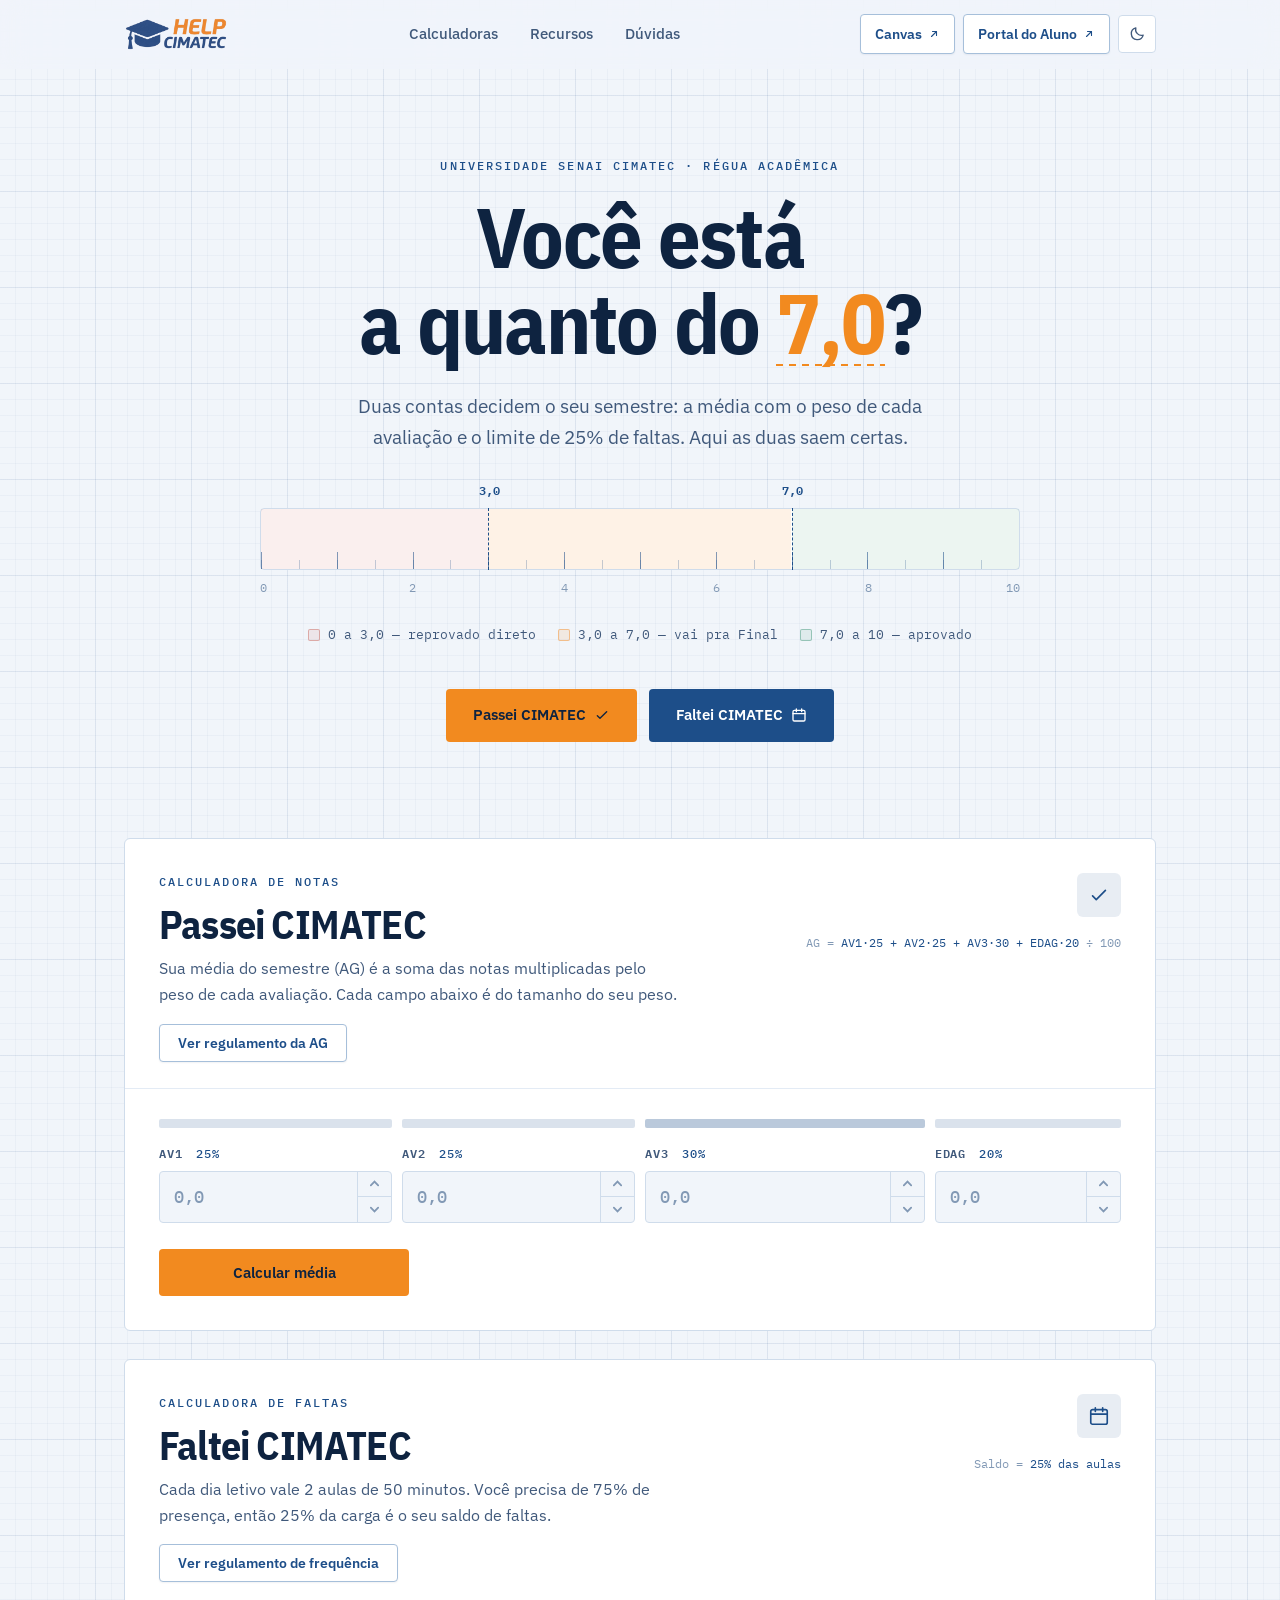
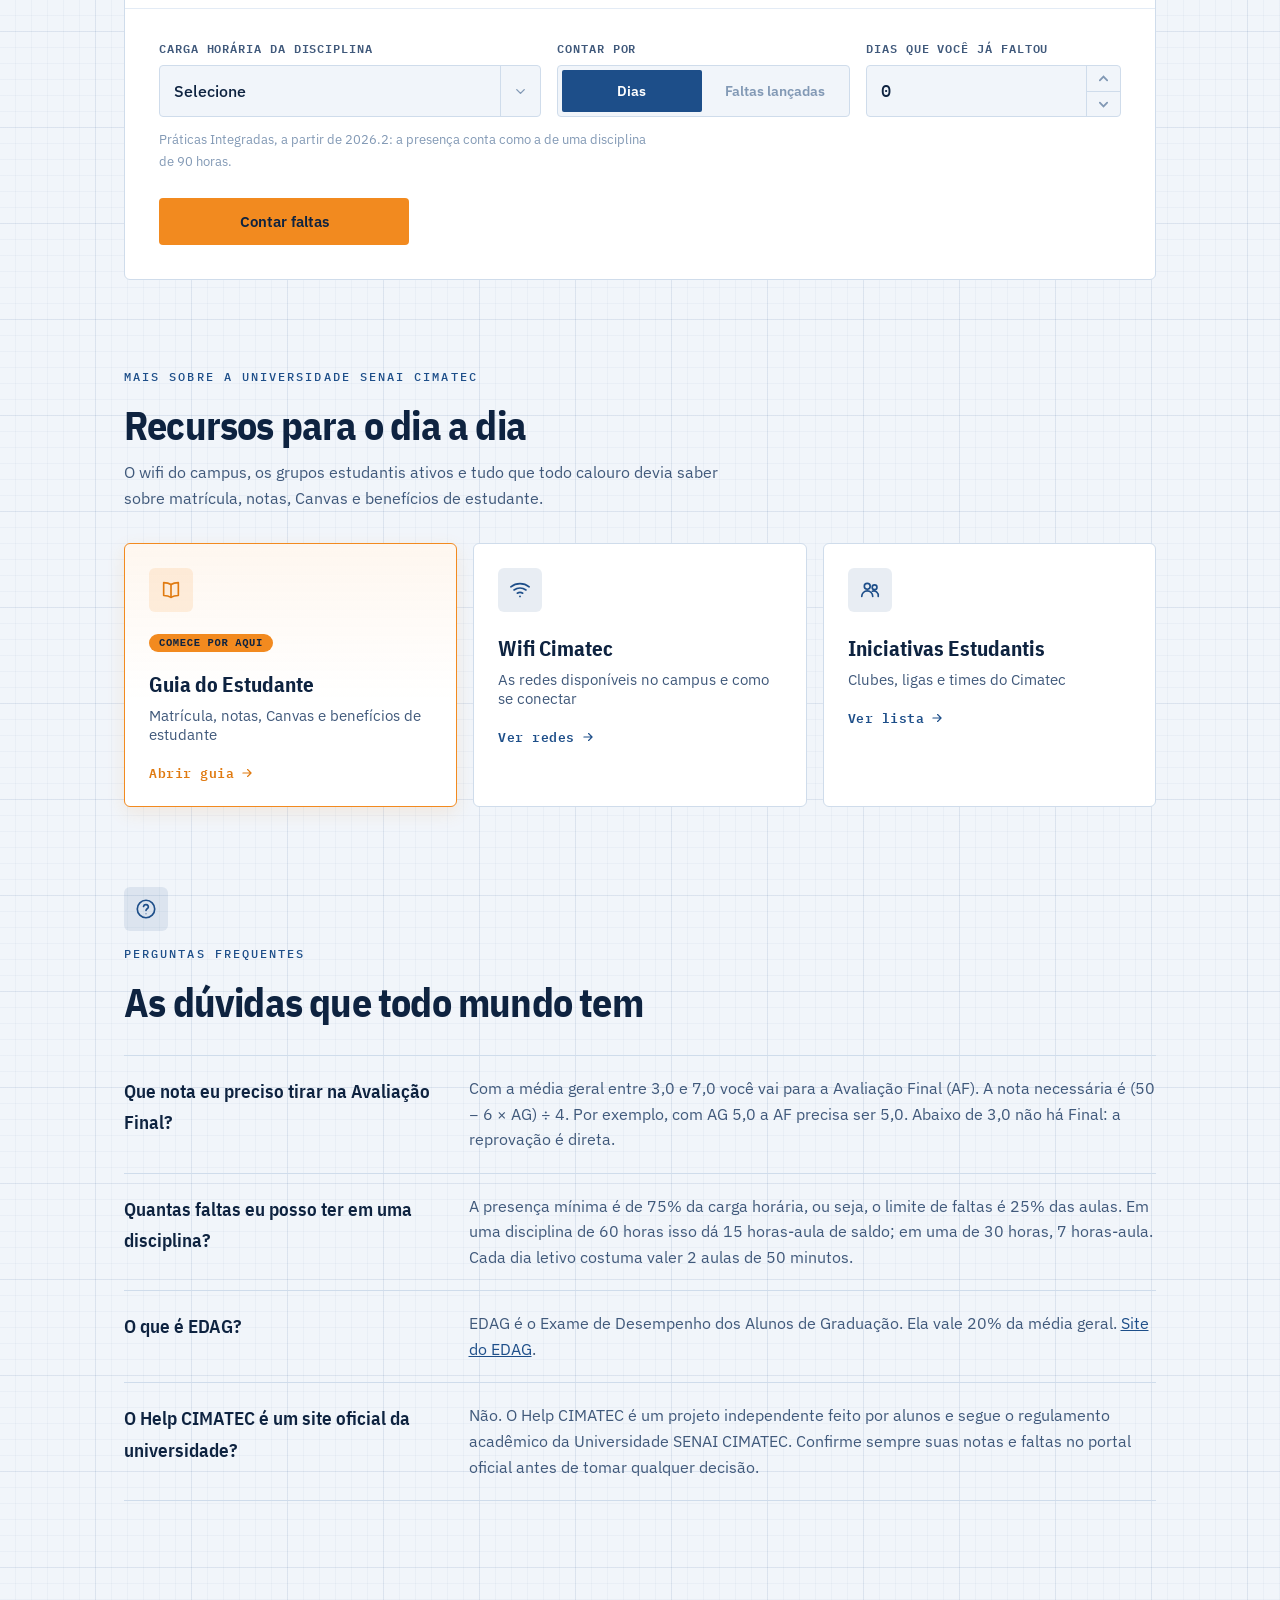
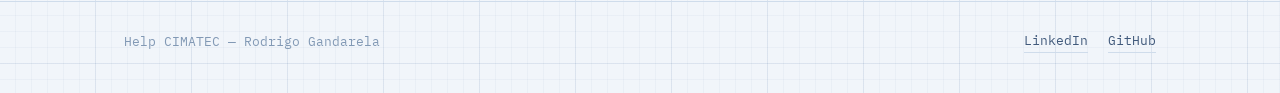
==== commit 006287d8: "chore: Atualiza repositorio" ====
--- a/index.html
+++ b/index.html
@@ -2,18 +2,1214 @@
 <html lang="pt-BR">
 <head>
   <meta charset="UTF-8">
-  <title>Help CIMATEC mudou de endereço</title>
+  <meta name="viewport" content="width=device-width, initial-scale=1.0">
+  <title>Help CIMATEC — Calculadora de Média e Faltas | Universidade SENAI CIMATEC</title>
+  <meta name="description" content="Calcule sua média semestral e o limite de faltas na Universidade SENAI CIMATEC. Média com os pesos de AV1, AV2, AV3 e EDAG, nota necessária na Final e quantos dias você ainda pode faltar.">
+  <meta name="keywords" content="Help CIMATEC, Universidade SENAI CIMATEC, calculadora média, calculadora faltas, passei CIMATEC, nota final, AG, EDAG, média semestral, Passei Senai, Faltei Senai">
+  <meta name="author" content="Clube de Programação — Universidade SENAI CIMATEC">
+  <meta name="robots" content="index, follow">
+  <meta name="theme-color" content="#F1F5FA" media="(prefers-color-scheme: light)">
+  <meta name="theme-color" content="#0B1522" media="(prefers-color-scheme: dark)">
+  <meta name="color-scheme" content="light dark">
   <link rel="canonical" href="https://help-cimatec.netlify.app/">
-  <meta http-equiv="refresh" content="0; url=https://help-cimatec.netlify.app/">
-  <script>location.replace("https://help-cimatec.netlify.app/" + location.hash);</script>
-  <style>
-    body { font-family: system-ui, sans-serif; max-width: 34rem; margin: 20vh auto; padding: 0 1.5rem;
-           text-align: center; line-height: 1.6; color: #1D4E89; }
-    a { color: #F28A1F; }
-  </style>
+  <meta name="google-site-verification" content="bEjwL1SdlNlf9pZgTga21gT5IwiEgbxZDpAvBjXV52U" />
+
+  <!-- Open Graph / Redes Sociais -->
+  <meta property="og:type" content="website">
+  <meta property="og:site_name" content="Help CIMATEC">
+  <meta property="og:locale" content="pt_BR">
+  <meta property="og:title" content="Help CIMATEC — Calculadora de Média e Faltas">
+  <meta property="og:description" content="Média com os pesos certos, nota necessária na Final e o seu saldo de faltas. Para quem estuda na Universidade SENAI CIMATEC.">
+  <meta property="og:url" content="https://help-cimatec.netlify.app/">
+  <meta property="og:image" content="https://help-cimatec.netlify.app/assets/img/og-image.png">
+  <meta property="og:image:width" content="1200">
+  <meta property="og:image:height" content="630">
+  <meta name="twitter:card" content="summary_large_image">
+
+  <link rel="icon" href="assets/img/favicon.ico" sizes="any">
+  <link rel="icon" type="image/png" href="assets/img/favicon.png">
+  <link rel="apple-touch-icon" href="assets/img/apple-touch-icon.png">
+
+  <link rel="preconnect" href="https://fonts.googleapis.com">
+  <link rel="preconnect" href="https://fonts.gstatic.com" crossorigin>
+  <link href="https://fonts.googleapis.com/css2?family=IBM+Plex+Mono:wght@400;500;600;700&family=IBM+Plex+Sans+Condensed:wght@600;700&family=IBM+Plex+Sans:wght@400;500;600;700&display=swap" rel="stylesheet">
+  <link rel="stylesheet" href="assets/css/style.css">
+
+  <!-- Resolve o tema antes da primeira pintura, para a página não piscar no tema errado -->
+  <script>
+    (function () {
+      var salvo = null;
+      try { salvo = localStorage.getItem('help-cimatec-tema'); } catch (e) { /* storage bloqueado */ }
+      var escolhido = (salvo === 'claro' || salvo === 'escuro') ? salvo
+        : (window.matchMedia && window.matchMedia('(prefers-color-scheme: dark)').matches ? 'escuro' : 'claro');
+      document.documentElement.setAttribute('data-tema', escolhido);
+    })();
+  </script>
+
+  <!-- Dados estruturados: aplicativo -->
+  <script type="application/ld+json">
+  {
+    "@context": "https://schema.org",
+    "@type": "WebApplication",
+    "name": "Help CIMATEC",
+    "alternateName": ["Passei CIMATEC", "Faltei CIMATEC"],
+    "url": "https://help-cimatec.netlify.app/",
+    "description": "Calculadora de média semestral (AG), nota necessária na Avaliação Final e limite de faltas para alunos da Universidade SENAI CIMATEC.",
+    "applicationCategory": "EducationalApplication",
+    "operatingSystem": "Any",
+    "browserRequirements": "Requer JavaScript",
+    "inLanguage": "pt-BR",
+    "image": "https://help-cimatec.netlify.app/assets/img/og-image.png",
+    "isAccessibleForFree": true,
+    "offers": {
+      "@type": "Offer",
+      "price": "0",
+      "priceCurrency": "BRL"
+    },
+    "author": {
+      "@type": "Person",
+      "name": "Rodrigo Gandarela"
+    },
+    "about": {
+      "@type": "CollegeOrUniversity",
+      "name": "Universidade SENAI CIMATEC"
+    }
+  }
+  </script>
+
+  <!-- Dados estruturados: perguntas frequentes -->
+  <script type="application/ld+json">
+  {
+    "@context": "https://schema.org",
+    "@type": "FAQPage",
+    "mainEntity": [
+      {
+        "@type": "Question",
+        "name": "Que nota eu preciso tirar na Avaliação Final do CIMATEC?",
+        "acceptedAnswer": {
+          "@type": "Answer",
+          "text": "Com a média geral entre 3,0 e 7,0 você vai para a Avaliação Final (AF). A nota necessária é (50 − 6 × AG) ÷ 4. Por exemplo, com AG 5,0 a AF precisa ser 5,0. Abaixo de 3,0 não há Final: a reprovação é direta."
+        }
+      },
+      {
+        "@type": "Question",
+        "name": "Quantas faltas eu posso ter em uma disciplina?",
+        "acceptedAnswer": {
+          "@type": "Answer",
+          "text": "A presença mínima é de 75% da carga horária, ou seja, o limite de faltas é 25% das aulas. Em uma disciplina de 60 horas isso dá 15 horas-aula de saldo; em uma de 30 horas, 7 horas-aula. Cada dia letivo costuma valer 2 aulas de 50 minutos."
+        }
+      },
+      {
+        "@type": "Question",
+        "name": "O que é EDAG no CIMATEC?",
+        "acceptedAnswer": {
+          "@type": "Answer",
+          "text": "EDAG é o Exame de Desempenho dos Alunos de Graduação. Ela vale 20% da média geral."
+        }
+      },
+      {
+        "@type": "Question",
+        "name": "O Help CIMATEC é um site oficial da universidade?",
+        "acceptedAnswer": {
+          "@type": "Answer",
+          "text": "Não. O Help CIMATEC é um projeto independente feito por alunos e segue o regulamento acadêmico da Universidade SENAI CIMATEC. Confirme sempre suas notas e faltas no portal oficial antes de tomar qualquer decisão."
+        }
+      }
+    ]
+  }
+  </script>
 </head>
 <body>
-  <p>O Help CIMATEC mudou de endereço.</p>
-  <p><a href="https://help-cimatec.netlify.app/">help-cimatec.netlify.app</a></p>
+
+  <a href="#ferramentas" class="skip-link">Pular para as calculadoras</a>
+
+  <!-- NAVBAR -->
+  <nav>
+    <div class="nav-inner">
+      <a href="#topo" class="nav-logo">
+        <img class="logo-claro" src="assets/img/logo.png" alt="Help CIMATEC" width="720" height="235">
+        <img class="logo-escuro" src="assets/img/logo-dark.png" alt="" aria-hidden="true" width="720" height="235">
+      </a>
+      <ul class="nav-links">
+        <li><a href="#ferramentas">Calculadoras</a></li>
+        <li><a href="#recursos">Recursos</a></li>
+        <li><a href="#faq">Dúvidas</a></li>
+      </ul>
+      <div class="nav-actions">
+        <div class="nav-quicklinks">
+          <a class="nav-quick" href="https://senaicimatec.instructure.com/" target="_blank" rel="noopener noreferrer">
+            Canvas
+            <svg viewBox="0 0 24 24" aria-hidden="true"><path d="M7 17L17 7M9 7h8v8"/></svg>
+          </a>
+          <a class="nav-quick" href="https://senaiweb6.fieb.org.br/framehtml/web/app/edu/PortalEducacional/login/" target="_blank" rel="noopener noreferrer">
+            Portal do Aluno
+            <svg viewBox="0 0 24 24" aria-hidden="true"><path d="M7 17L17 7M9 7h8v8"/></svg>
+          </a>
+        </div>
+        <button type="button" class="tema-toggle" id="temaToggle" aria-label="Mudar para o tema escuro">
+          <svg class="tema-lua" viewBox="0 0 24 24" aria-hidden="true"><path d="M20 14.4A8.5 8.5 0 0 1 9.6 4 8.5 8.5 0 1 0 20 14.4Z"/></svg>
+          <svg class="tema-sol" viewBox="0 0 24 24" aria-hidden="true"><circle cx="12" cy="12" r="4.2"/><path d="M12 2.5v2M12 19.5v2M2.5 12h2M19.5 12h2M5.3 5.3l1.4 1.4M17.3 17.3l1.4 1.4M18.7 5.3l-1.4 1.4M6.7 17.3l-1.4 1.4"/></svg>
+        </button>
+        <button class="hamburger" aria-label="Abrir menu" aria-expanded="false" aria-controls="mobileMenu">
+          <span></span><span></span><span></span>
+        </button>
+      </div>
+    </div>
+    <div class="mobile-menu" id="mobileMenu">
+      <a href="#ferramentas">Calculadoras</a>
+      <a href="#recursos">Recursos</a>
+      <a href="#faq">Dúvidas</a>
+      <div class="mobile-quicklinks">
+        <a class="nav-quick" href="https://senaicimatec.instructure.com/" target="_blank" rel="noopener noreferrer">
+          Canvas
+          <svg viewBox="0 0 24 24" aria-hidden="true"><path d="M7 17L17 7M9 7h8v8"/></svg>
+        </a>
+        <a class="nav-quick" href="https://senaiweb6.fieb.org.br/framehtml/web/app/edu/PortalEducacional/login/" target="_blank" rel="noopener noreferrer">
+          Portal do Aluno
+          <svg viewBox="0 0 24 24" aria-hidden="true"><path d="M7 17L17 7M9 7h8v8"/></svg>
+        </a>
+      </div>
+    </div>
+  </nav>
+
+  <!-- HERO -->
+  <header class="hero" id="topo">
+    <div class="container">
+      <p class="eyebrow reveal" style="--d:0">Universidade SENAI CIMATEC · régua acadêmica</p>
+      <h1 class="reveal" style="--d:1">Você está<br>a quanto do <em>7,0</em>?</h1>
+      <p class="lede reveal" style="--d:2">
+        Duas contas decidem o seu semestre: a média com o peso de cada avaliação
+        e o limite de 25% de faltas. Aqui as duas saem certas.
+      </p>
+
+      <!-- SIGNATURE: a régua do regulamento -->
+      <figure class="hero-regua reveal" style="--d:3" aria-labelledby="reguaCaption">
+        <div class="regua regua--hero" style="--cut-a:30%; --cut-b:70%">
+          <div class="regua-track">
+            <span class="regua-zone zone-fail" style="--from:0%;   --to:30%"></span>
+            <span class="regua-zone zone-warn" style="--from:30%;  --to:70%"></span>
+            <span class="regua-zone zone-pass" style="--from:70%;  --to:100%"></span>
+            <span class="regua-ticks" style="--minor:5%; --major:10%"></span>
+            <span class="regua-cut" style="--at:30%"><b>3,0</b></span>
+            <span class="regua-cut" style="--at:70%"><b>7,0</b></span>
+          </div>
+          <div class="regua-axis">
+            <span style="--at:0%">0</span>
+            <span style="--at:20%">2</span>
+            <span style="--at:40%">4</span>
+            <span style="--at:60%">6</span>
+            <span style="--at:80%">8</span>
+            <span style="--at:100%">10</span>
+          </div>
+        </div>
+        <figcaption class="regua-legend" id="reguaCaption">
+          <span class="key key-fail">0 a 3,0 — reprovado direto</span>
+          <span class="key key-warn">3,0 a 7,0 — vai pra Final</span>
+          <span class="key key-pass">7,0 a 10 — aprovado</span>
+        </figcaption>
+      </figure>
+
+      <div class="hero-actions reveal" style="--d:4">
+        <a href="#media" class="btn btn-primary">
+          Passei CIMATEC
+          <svg class="btn-icon" viewBox="0 0 24 24" aria-hidden="true"><path d="M5 13l4 4L19 7"/></svg>
+        </a>
+        <a href="#faltas" class="btn btn-blue">
+          Faltei CIMATEC
+          <svg class="btn-icon" viewBox="0 0 24 24" aria-hidden="true"><rect x="3" y="5" width="18" height="16" rx="2"/><path d="M3 10h18M8 3v4M16 3v4"/></svg>
+        </a>
+      </div>
+    </div>
+  </header>
+
+  <main id="ferramentas">
+    <div class="container">
+
+      <!-- ============ CALCULADORA DE MÉDIA ============ -->
+      <section class="panel reveal" id="media">
+        <div class="panel-head">
+          <div>
+            <p class="eyebrow">Calculadora de Notas</p>
+            <h2>Passei CIMATEC</h2>
+            <p class="panel-desc">
+              Sua média do semestre (AG) é a soma das notas multiplicadas pelo peso de cada
+              avaliação. Cada campo abaixo é do tamanho do seu peso.
+            </p>
+            <button type="button" class="btn btn-ghost btn-regulamento" data-modal="modalRegulamentoMedia">Ver regulamento da AG</button>
+          </div>
+          <div class="panel-head-right">
+            <span class="icon-badge" aria-hidden="true">
+              <svg viewBox="0 0 24 24"><path d="M5 13l4 4L19 7"/></svg>
+            </span>
+            <p class="panel-formula" aria-hidden="true">AG = <span>AV1·25 + AV2·25 + AV3·30 + EDAG·20</span> ÷ 100</p>
+          </div>
+        </div>
+
+        <div class="panel-body">
+          <!-- the weighting drawn to scale, above the field it belongs to -->
+          <div class="pesos" aria-hidden="true">
+            <span></span><span></span><span></span><span></span>
+          </div>
+
+          <div class="notas">
+            <div class="field">
+              <label for="notaAV1">AV1 <span class="peso">25%</span></label>
+              <div class="stepper">
+                <input type="number" id="notaAV1" min="0" max="10" step="0.1" inputmode="decimal" placeholder="0,0" autocomplete="off">
+                <span class="stepper-btns">
+                  <button type="button" class="step" data-dir="up" aria-label="Aumentar AV1"><svg viewBox="0 0 12 12" aria-hidden="true"><path d="M2 8L6 4L10 8"/></svg></button>
+                  <button type="button" class="step" data-dir="down" aria-label="Diminuir AV1"><svg viewBox="0 0 12 12" aria-hidden="true"><path d="M2 4L6 8L10 4"/></svg></button>
+                </span>
+              </div>
+            </div>
+            <div class="field">
+              <label for="notaAV2">AV2 <span class="peso">25%</span></label>
+              <div class="stepper">
+                <input type="number" id="notaAV2" min="0" max="10" step="0.1" inputmode="decimal" placeholder="0,0" autocomplete="off">
+                <span class="stepper-btns">
+                  <button type="button" class="step" data-dir="up" aria-label="Aumentar AV2"><svg viewBox="0 0 12 12" aria-hidden="true"><path d="M2 8L6 4L10 8"/></svg></button>
+                  <button type="button" class="step" data-dir="down" aria-label="Diminuir AV2"><svg viewBox="0 0 12 12" aria-hidden="true"><path d="M2 4L6 8L10 4"/></svg></button>
+                </span>
+              </div>
+            </div>
+            <div class="field">
+              <label for="notaAV3">AV3 <span class="peso">30%</span></label>
+              <div class="stepper">
+                <input type="number" id="notaAV3" min="0" max="10" step="0.1" inputmode="decimal" placeholder="0,0" autocomplete="off">
+                <span class="stepper-btns">
+                  <button type="button" class="step" data-dir="up" aria-label="Aumentar AV3"><svg viewBox="0 0 12 12" aria-hidden="true"><path d="M2 8L6 4L10 8"/></svg></button>
+                  <button type="button" class="step" data-dir="down" aria-label="Diminuir AV3"><svg viewBox="0 0 12 12" aria-hidden="true"><path d="M2 4L6 8L10 4"/></svg></button>
+                </span>
+              </div>
+            </div>
+            <div class="field">
+              <label for="notaEDAG">EDAG <span class="peso">20%</span></label>
+              <div class="stepper">
+                <input type="number" id="notaEDAG" min="0" max="10" step="0.1" inputmode="decimal" placeholder="0,0" autocomplete="off">
+                <span class="stepper-btns">
+                  <button type="button" class="step" data-dir="up" aria-label="Aumentar EDAG"><svg viewBox="0 0 12 12" aria-hidden="true"><path d="M2 8L6 4L10 8"/></svg></button>
+                  <button type="button" class="step" data-dir="down" aria-label="Diminuir EDAG"><svg viewBox="0 0 12 12" aria-hidden="true"><path d="M2 4L6 8L10 4"/></svg></button>
+                </span>
+              </div>
+            </div>
+          </div>
+
+          <button type="button" id="btnCalcularMedia" class="btn btn-primary btn-block">Calcular média</button>
+          <div id="resultadoMedia" class="readout" role="status" aria-live="polite" hidden></div>
+        </div>
+      </section>
+
+      <!-- ---- modal: regulamento da AG ---- -->
+      <dialog class="modal" id="modalRegulamentoMedia">
+        <div class="modal-head">
+          <div>
+            <p class="eyebrow">Regulamento</p>
+            <h3>Passei CIMATEC</h3>
+          </div>
+          <button type="button" class="modal-close" aria-label="Fechar">
+            <svg viewBox="0 0 24 24" aria-hidden="true"><path d="M6 6l12 12M18 6L6 18"/></svg>
+          </button>
+        </div>
+        <div class="modal-body">
+          <dl class="beneficios-list">
+            <div>
+              <dt>Média do semestre (AG)</dt>
+              <dd>AV1 e AV2 valem 25% cada, AV3 vale 30% e o EDAG vale 20%. Somando dá 100%.</dd>
+            </div>
+            <div>
+              <dt>Aprovação direta</dt>
+              <dd>AG igual ou maior que 7,0. Acabou o semestre.</dd>
+            </div>
+            <div>
+              <dt>Avaliação Final (AF)</dt>
+              <dd>
+                Com AG entre 3,0 e 7,0 você faz a AF. A nota necessária sai de (50 − 6 × AG) ÷ 4.
+                Abaixo de 3,0 não há Final: a reprovação é direta.
+              </dd>
+            </div>
+          </dl>
+          <p class="modal-intro">
+            As contas seguem o regulamento acadêmico da Universidade SENAI CIMATEC. Confira sempre
+            a nota oficial no portal antes de tomar qualquer decisão pelo resultado daqui.
+          </p>
+        </div>
+      </dialog>
+
+      <!-- ============ CALCULADORA DE FALTAS ============ -->
+      <section class="panel reveal" id="faltas">
+        <div class="panel-head">
+          <div>
+            <p class="eyebrow">Calculadora de Faltas</p>
+            <h2>Faltei CIMATEC</h2>
+            <p class="panel-desc">
+              Cada dia letivo vale 2 aulas de 50 minutos. Você precisa de 75% de presença,
+              então 25% da carga é o seu saldo de faltas.
+            </p>
+            <button type="button" class="btn btn-ghost btn-regulamento" data-modal="modalRegulamentoFaltas">Ver regulamento de frequência</button>
+          </div>
+          <div class="panel-head-right">
+            <span class="icon-badge" aria-hidden="true">
+              <svg viewBox="0 0 24 24"><rect x="3" y="5" width="18" height="16" rx="2"/><path d="M3 10h18M8 3v4M16 3v4"/></svg>
+            </span>
+            <p class="panel-formula" aria-hidden="true">Saldo = <span>25% das aulas</span></p>
+          </div>
+        </div>
+
+        <div class="panel-body">
+          <div class="faltas-inputs">
+            <div class="field field-carga">
+              <label for="cargaHoraria">Carga horária da disciplina</label>
+              <div class="select">
+                <select id="cargaHoraria">
+                  <option value="" disabled selected>Selecione</option>
+                  <option value="15">15 horas — (Ex.: Desafio Pesquisador)</option>
+                  <option value="30">30 horas — 1 aula por semana</option>
+                  <option value="60">60 horas — 2 aulas por semana</option>
+                  <option value="90">90 horas — 3 aulas por semana</option>
+                  <option value="120">120 horas — (Ex.: Arquitetura de Residências)</option>
+                </select>
+                <span class="select-arrow" aria-hidden="true">
+                  <svg viewBox="0 0 24 24"><path d="M6 9l6 6 6-6"/></svg>
+                </span>
+              </div>
+            </div>
+            <div class="field">
+              <label id="labelUnidade">Contar por</label>
+              <div class="segmented" role="radiogroup" aria-labelledby="labelUnidade">
+                <button type="button" class="seg is-on" data-unit="dias" role="radio" aria-checked="true">Dias</button>
+                <button type="button" class="seg" data-unit="aulas" role="radio" aria-checked="false">Faltas lançadas</button>
+              </div>
+            </div>
+            <div class="field">
+              <label for="faltasAtuais" id="labelFaltas">Dias que você já faltou</label>
+              <div class="stepper">
+                <input type="number" id="faltasAtuais" min="0" max="500" value="0" step="1" inputmode="numeric" autocomplete="off">
+                <span class="stepper-btns">
+                  <button type="button" class="step" data-dir="up" aria-label="Aumentar faltas"><svg viewBox="0 0 12 12" aria-hidden="true"><path d="M2 8L6 4L10 8"/></svg></button>
+                  <button type="button" class="step" data-dir="down" aria-label="Diminuir faltas"><svg viewBox="0 0 12 12" aria-hidden="true"><path d="M2 4L6 8L10 4"/></svg></button>
+                </span>
+              </div>
+            </div>
+          </div>
+
+          <p class="faltas-nota">
+            Práticas Integradas, a partir de 2026.2: a presença conta como a de uma disciplina de 90 horas.
+          </p>
+
+          <button type="button" id="btnCalcularFaltas" class="btn btn-primary btn-block">Contar faltas</button>
+          <div id="resultadoFaltas" class="readout" role="status" aria-live="polite" hidden></div>
+        </div>
+      </section>
+
+      <!-- ---- modal: regulamento de frequência ---- -->
+      <dialog class="modal" id="modalRegulamentoFaltas">
+        <div class="modal-head">
+          <div>
+            <p class="eyebrow">Regulamento</p>
+            <h3>Faltei CIMATEC</h3>
+          </div>
+          <button type="button" class="modal-close" aria-label="Fechar">
+            <svg viewBox="0 0 24 24" aria-hidden="true"><path d="M6 6l12 12M18 6L6 18"/></svg>
+          </button>
+        </div>
+        <div class="modal-body">
+          <dl class="beneficios-list">
+            <div>
+              <dt>Frequência mínima</dt>
+              <dd>Presença mínima de 75% da carga horária. Passou de 25% de faltas, reprova por falta.</dd>
+            </div>
+            <div>
+              <dt>Como se conta</dt>
+              <dd>
+                Em uma disciplina de 60 horas isso dá 15 horas-aula de saldo; em uma de 30 horas,
+                7 horas-aula. Cada dia letivo costuma valer 2 aulas de 50 minutos.
+              </dd>
+            </div>
+          </dl>
+          <p class="modal-intro">
+            As contas seguem o regulamento acadêmico da Universidade SENAI CIMATEC. Confira sempre
+            suas faltas oficiais no portal antes de tomar qualquer decisão pelo resultado daqui.
+          </p>
+        </div>
+      </dialog>
+
+      <!-- ============ RECURSOS ============ -->
+      <section class="recursos reveal" id="recursos">
+        <p class="eyebrow">Mais sobre a Universidade SENAI CIMATEC</p>
+        <h2>Recursos para o dia a dia</h2>
+        <p class="recursos-desc">
+          O wifi do campus, os grupos estudantis ativos e tudo que todo calouro devia saber sobre
+          matrícula, notas, Canvas e benefícios de estudante.
+        </p>
+
+        <div class="recurso-cards">
+          <button type="button" class="recurso-card recurso-card-featured" data-modal="modalGuiaEstudante">
+            <span class="icon-badge is-orange" aria-hidden="true">
+              <svg viewBox="0 0 24 24"><path d="M12 6c-2-1.3-5-2-8-2v14c3 0 6 .7 8 2 2-1.3 5-2 8-2V4c-3 0-6 .7-8 2Z"/><path d="M12 6v14"/></svg>
+            </span>
+            <span class="recurso-card-badge">Comece por aqui</span>
+            <span class="recurso-card-title">Guia do Estudante</span>
+            <span class="recurso-card-desc">Matrícula, notas, Canvas e benefícios de estudante</span>
+            <span class="recurso-card-cta">Abrir guia
+              <svg viewBox="0 0 24 24" aria-hidden="true"><path d="M5 12h14M13 6l6 6-6 6"/></svg>
+            </span>
+          </button>
+          <button type="button" class="recurso-card" data-modal="modalWifi">
+            <span class="icon-badge" aria-hidden="true">
+              <svg viewBox="0 0 24 24"><path d="M2 8.5a16 16 0 0 1 20 0M5.5 12a11 11 0 0 1 13 0M9 15.5a6 6 0 0 1 6 0"/><circle cx="12" cy="19" r="1" fill="currentColor" stroke="none"/></svg>
+            </span>
+            <span class="recurso-card-title">Wifi Cimatec</span>
+            <span class="recurso-card-desc">As redes disponíveis no campus e como se conectar</span>
+            <span class="recurso-card-cta">Ver redes
+              <svg viewBox="0 0 24 24" aria-hidden="true"><path d="M5 12h14M13 6l6 6-6 6"/></svg>
+            </span>
+          </button>
+          <button type="button" class="recurso-card" data-modal="modalIniciativas">
+            <span class="icon-badge" aria-hidden="true">
+              <svg viewBox="0 0 24 24"><circle cx="9" cy="8" r="3.2"/><path d="M3 19c0-3.3 2.7-6 6-6s6 2.7 6 6"/><circle cx="17" cy="9" r="2.6"/><path d="M14.5 13.3A5 5 0 0 1 21 19"/></svg>
+            </span>
+            <span class="recurso-card-title">Iniciativas Estudantis</span>
+            <span class="recurso-card-desc">Clubes, ligas e times do Cimatec</span>
+            <span class="recurso-card-cta">Ver lista
+              <svg viewBox="0 0 24 24" aria-hidden="true"><path d="M5 12h14M13 6l6 6-6 6"/></svg>
+            </span>
+          </button>
+        </div>
+      </section>
+
+      <!-- ---- modal: Wifi Cimatec ---- -->
+      <dialog class="modal" id="modalWifi">
+        <div class="modal-head">
+          <div>
+            <p class="eyebrow">Conexão no campus</p>
+            <h3>Wifi no CIMATEC</h3>
+          </div>
+          <button type="button" class="modal-close" aria-label="Fechar">
+            <svg viewBox="0 0 24 24" aria-hidden="true"><path d="M6 6l12 12M18 6L6 18"/></svg>
+          </button>
+        </div>
+        <div class="modal-body">
+          <p class="modal-intro">
+            A lista de redes que aparece no campus é longa, e boa parte dela não é para aluno.
+            O que muda entre elas é como você entra: cadastro, senha ou nada feito.
+          </p>
+          <dl class="wifi-list">
+            <div class="wifi-aberta">
+              <span class="wifi-ico" aria-hidden="true">
+                <svg viewBox="0 0 24 24"><path d="M2.6 8.6a15.5 15.5 0 0 1 18.8 0"/><path d="M5.7 12.2a10.7 10.7 0 0 1 12.6 0"/><path d="M8.8 15.8a5.9 5.9 0 0 1 6.4 0"/><circle cx="12" cy="19.4" r="1.25" fill="currentColor" stroke="none"/></svg>
+              </span>
+              <dt>CIMATEC_WIFI <span class="wifi-tag wifi-tag-open">Rede aberta</span></dt>
+              <dd>Sem senha, mas é preciso fazer o cadastro com seus dados ao conectar para liberar o acesso.</dd>
+            </div>
+            <div class="wifi-aberta">
+              <span class="wifi-ico" aria-hidden="true">
+                <svg viewBox="0 0 24 24"><path d="M2.6 8.6a15.5 15.5 0 0 1 18.8 0"/><path d="M5.7 12.2a10.7 10.7 0 0 1 12.6 0"/><path d="M8.8 15.8a5.9 5.9 0 0 1 6.4 0"/><circle cx="12" cy="19.4" r="1.25" fill="currentColor" stroke="none"/></svg>
+              </span>
+              <dt>CIMATEC-VISITANTE <span class="wifi-tag wifi-tag-open">Rede aberta</span></dt>
+              <dd>Sem senha, aberta para todos.</dd>
+            </div>
+            <div>
+              <span class="wifi-ico" aria-hidden="true">
+                <svg viewBox="0 0 24 24"><rect x="4.5" y="10.5" width="15" height="10.5" rx="2.2"/><path d="M8 10.5V7.2a4 4 0 0 1 8 0v3.3"/><circle cx="12" cy="15.6" r="1.15" fill="currentColor" stroke="none"/></svg>
+              </span>
+              <dt>CIMATEC - LABORATORIOS <span class="wifi-tag">Com senha</span></dt>
+              <dd>Consulte o professor responsável para pegar a senha.</dd>
+            </div>
+            <div>
+              <span class="wifi-ico" aria-hidden="true">
+                <svg viewBox="0 0 24 24"><rect x="4.5" y="10.5" width="15" height="10.5" rx="2.2"/><path d="M8 10.5V7.2a4 4 0 0 1 8 0v3.3"/><circle cx="12" cy="15.6" r="1.15" fill="currentColor" stroke="none"/></svg>
+              </span>
+              <dt>CIMATEC-LABS-2.X.X <span class="wifi-tag">Com senha</span></dt>
+              <dd>São várias, com numerações diferentes no fim do nome. Todas pedem senha, que fica com o responsável de cada laboratório.</dd>
+            </div>
+            <div class="wifi-interna">
+              <span class="wifi-ico" aria-hidden="true">
+                <svg viewBox="0 0 24 24"><path d="M4 21V4.8A.8.8 0 0 1 4.8 4h8.4a.8.8 0 0 1 .8.8V21"/><path d="M14 11h5.2a.8.8 0 0 1 .8.8V21"/><path d="M2.5 21h19"/><path d="M7.2 8h3.6M7.2 12h3.6M7.2 16h3.6"/></svg>
+              </span>
+              <dt>CIMATEC - FORD <span class="wifi-tag wifi-tag-interna">Uso interno</span></dt>
+              <dd>Rede com senha dos funcionários da Ford no campus. Alunos não têm acesso.</dd>
+            </div>
+            <div class="wifi-interna">
+              <span class="wifi-ico" aria-hidden="true">
+                <svg viewBox="0 0 24 24"><path d="M4 21V4.8A.8.8 0 0 1 4.8 4h8.4a.8.8 0 0 1 .8.8V21"/><path d="M14 11h5.2a.8.8 0 0 1 .8.8V21"/><path d="M2.5 21h19"/><path d="M7.2 8h3.6M7.2 12h3.6M7.2 16h3.6"/></svg>
+              </span>
+              <dt>CIMATEC_EQP <span class="wifi-tag wifi-tag-interna">Uso interno</span></dt>
+              <dd>Rede fechada, só para funcionários do Cimatec.</dd>
+            </div>
+            <div class="wifi-interna">
+              <span class="wifi-ico" aria-hidden="true">
+                <svg viewBox="0 0 24 24"><path d="M4 21V4.8A.8.8 0 0 1 4.8 4h8.4a.8.8 0 0 1 .8.8V21"/><path d="M14 11h5.2a.8.8 0 0 1 .8.8V21"/><path d="M2.5 21h19"/><path d="M7.2 8h3.6M7.2 12h3.6M7.2 16h3.6"/></svg>
+              </span>
+              <dt>CIMATEC-WCORP <span class="wifi-tag wifi-tag-interna">Uso interno</span></dt>
+              <dd>Rede corporativa do Cimatec. Alunos não têm acesso.</dd>
+            </div>
+          </dl>
+        </div>
+      </dialog>
+
+      <!-- ---- modal: Iniciativas Estudantis ---- -->
+      <dialog class="modal" id="modalIniciativas">
+        <div class="modal-head">
+          <div>
+            <p class="eyebrow">Clubes, ligas e times</p>
+            <h3>Iniciativas Estudantis</h3>
+          </div>
+          <button type="button" class="modal-close" aria-label="Fechar">
+            <svg viewBox="0 0 24 24" aria-hidden="true"><path d="M6 6l12 12M18 6L6 18"/></svg>
+          </button>
+        </div>
+        <div class="modal-body">
+          <p class="modal-intro">
+            Uma iniciativa estudantil é um grupo tocado pelos próprios alunos — clube, atlética,
+            liga acadêmica, equipe de competição ou empresa júnior — geralmente ligado a uma ou
+            mais áreas de curso. A maioria aceita alunos de vários cursos, não só do curso "dono"
+            da iniciativa.
+          </p>
+          <dl class="iniciativas-list">
+            <div>
+              <span class="iniciativa-logo" data-sigla="CP">
+                <img src="assets/img/iniciativas/clube-de-programacao.png" alt="" loading="lazy" decoding="async">
+              </span>
+              <dt>Clube de Programação <span class="iniciativa-area">Eng. da Computação</span></dt>
+              <dd>
+                Clube voltado a programação e desenvolvimento de software.
+                <a href="https://clube-de-programacao.vercel.app/" target="_blank" rel="noopener noreferrer">Site</a>
+              </dd>
+              <a class="ig-btn" href="https://www.instagram.com/clubedeprogramacaocimatec/" target="_blank" rel="noopener noreferrer">
+                <svg class="ig-icon" viewBox="0 0 24 24" aria-hidden="true"><rect x="3" y="3" width="18" height="18" rx="5"/><circle cx="12" cy="12" r="4"/><circle cx="17.3" cy="6.7" r="1.1" fill="currentColor" stroke="none"/></svg>
+                Instagram
+              </a>
+            </div>
+            <div>
+              <span class="iniciativa-logo" data-sigla="AWS">
+                <img src="assets/img/iniciativas/aws-student-builder-group.png" alt="" loading="lazy" decoding="async">
+              </span>
+              <dt>AWS Student Builder Group <span class="iniciativa-area">Eng. da Computação</span></dt>
+              <dd>
+                Comunidade de estudantes voltada a cloud computing com AWS.
+                <a href="https://www.awsclubsenai.com.br/join" target="_blank" rel="noopener noreferrer">Site</a>
+              </dd>
+              <a class="ig-btn" href="https://www.instagram.com/awssbgsenaicimatec/" target="_blank" rel="noopener noreferrer">
+                <svg class="ig-icon" viewBox="0 0 24 24" aria-hidden="true"><rect x="3" y="3" width="18" height="18" rx="5"/><circle cx="12" cy="12" r="4"/><circle cx="17.3" cy="6.7" r="1.1" fill="currentColor" stroke="none"/></svg>
+                Instagram
+              </a>
+            </div>
+            <div>
+              <span class="iniciativa-logo" data-sigla="CIM">
+                <img src="assets/img/iniciativas/cimatletica.png" alt="" loading="lazy" decoding="async">
+              </span>
+              <dt>Cimatlética <span class="iniciativa-area">Todos os cursos</span></dt>
+              <dd>A atlética do Cimatec, aberta a alunos de todos os cursos.</dd>
+              <a class="ig-btn" href="https://www.instagram.com/_cimatletica/" target="_blank" rel="noopener noreferrer">
+                <svg class="ig-icon" viewBox="0 0 24 24" aria-hidden="true"><rect x="3" y="3" width="18" height="18" rx="5"/><circle cx="12" cy="12" r="4"/><circle cx="17.3" cy="6.7" r="1.1" fill="currentColor" stroke="none"/></svg>
+                Instagram
+              </a>
+            </div>
+            <div>
+              <span class="iniciativa-logo" data-sigla="FAL">
+                <img src="assets/img/iniciativas/falcons.png" alt="" loading="lazy" decoding="async">
+              </span>
+              <dt>Falcons <span class="iniciativa-area">Eng. da Computação</span></dt>
+              <dd>Atlética de e-sports do Cimatec.</dd>
+              <a class="ig-btn" href="https://www.instagram.com/atcfalcons/" target="_blank" rel="noopener noreferrer">
+                <svg class="ig-icon" viewBox="0 0 24 24" aria-hidden="true"><rect x="3" y="3" width="18" height="18" rx="5"/><circle cx="12" cy="12" r="4"/><circle cx="17.3" cy="6.7" r="1.1" fill="currentColor" stroke="none"/></svg>
+                Instagram
+              </a>
+            </div>
+            <div>
+              <span class="iniciativa-logo" data-sigla="HOR">
+                <img src="assets/img/iniciativas/horustec.png" alt="" loading="lazy" decoding="async">
+              </span>
+              <dt>Horustec <span class="iniciativa-area">Computação e outros cursos</span></dt>
+              <dd>Aceita alunos de vários cursos.</dd>
+              <a class="ig-btn" href="https://www.instagram.com/_horustec" target="_blank" rel="noopener noreferrer">
+                <svg class="ig-icon" viewBox="0 0 24 24" aria-hidden="true"><rect x="3" y="3" width="18" height="18" rx="5"/><circle cx="12" cy="12" r="4"/><circle cx="17.3" cy="6.7" r="1.1" fill="currentColor" stroke="none"/></svg>
+                Instagram
+              </a>
+            </div>
+            <div>
+              <span class="iniciativa-logo" data-sigla="BAJA">
+                <img src="assets/img/iniciativas/calango-tec-baja.png" alt="" loading="lazy" decoding="async">
+              </span>
+              <dt>Calango TEC | Baja <span class="iniciativa-area">Eng. Mecânica</span></dt>
+              <dd>Equipe de competição da categoria Baja SAE.</dd>
+              <a class="ig-btn" href="https://www.instagram.com/calangotecbaja/" target="_blank" rel="noopener noreferrer">
+                <svg class="ig-icon" viewBox="0 0 24 24" aria-hidden="true"><rect x="3" y="3" width="18" height="18" rx="5"/><circle cx="12" cy="12" r="4"/><circle cx="17.3" cy="6.7" r="1.1" fill="currentColor" stroke="none"/></svg>
+                Instagram
+              </a>
+            </div>
+            <div>
+              <span class="iniciativa-logo" data-sigla="SAE">
+                <img src="assets/img/iniciativas/tec-racing.png" alt="" loading="lazy" decoding="async">
+              </span>
+              <dt>TEC Racing | Fórmula SAE <span class="iniciativa-area">Eng. Mecânica</span></dt>
+              <dd>Equipe de competição da categoria Fórmula SAE.</dd>
+              <a class="ig-btn" href="https://www.instagram.com/gotecr/" target="_blank" rel="noopener noreferrer">
+                <svg class="ig-icon" viewBox="0 0 24 24" aria-hidden="true"><rect x="3" y="3" width="18" height="18" rx="5"/><circle cx="12" cy="12" r="4"/><circle cx="17.3" cy="6.7" r="1.1" fill="currentColor" stroke="none"/></svg>
+                Instagram
+              </a>
+            </div>
+            <div>
+              <span class="iniciativa-logo" data-sigla="IEEE">
+                <img src="assets/img/iniciativas/ieee-cimatec.png" alt="" loading="lazy" decoding="async">
+              </span>
+              <dt>IEEE Cimatec <span class="iniciativa-area">Eng. Elétrica</span></dt>
+              <dd>Ramo estudantil do IEEE no Cimatec.</dd>
+              <a class="ig-btn" href="https://www.instagram.com/ieeecimatec/" target="_blank" rel="noopener noreferrer">
+                <svg class="ig-icon" viewBox="0 0 24 24" aria-hidden="true"><rect x="3" y="3" width="18" height="18" rx="5"/><circle cx="12" cy="12" r="4"/><circle cx="17.3" cy="6.7" r="1.1" fill="currentColor" stroke="none"/></svg>
+                Instagram
+              </a>
+            </div>
+            <div>
+              <span class="iniciativa-logo" data-sigla="CJR">
+                <img src="assets/img/iniciativas/cimatec-jr.png" alt="" loading="lazy" decoding="async">
+              </span>
+              <dt>Cimatec JR <span class="iniciativa-area">Todos os cursos</span></dt>
+              <dd>
+                Empresa júnior do Cimatec.
+                <a href="https://cimatecjr.com.br/" target="_blank" rel="noopener noreferrer">Site</a>
+              </dd>
+              <a class="ig-btn" href="https://www.instagram.com/cimatecjr/" target="_blank" rel="noopener noreferrer">
+                <svg class="ig-icon" viewBox="0 0 24 24" aria-hidden="true"><rect x="3" y="3" width="18" height="18" rx="5"/><circle cx="12" cy="12" r="4"/><circle cx="17.3" cy="6.7" r="1.1" fill="currentColor" stroke="none"/></svg>
+                Instagram
+              </a>
+            </div>
+            <div>
+              <span class="iniciativa-logo" data-sigla="AIAS">
+                <img src="assets/img/iniciativas/aias.png" alt="" loading="lazy" decoding="async">
+              </span>
+              <dt>AIAS <span class="iniciativa-area">Arquitetura</span></dt>
+              <dd>Liga de estudantes de Arquitetura.</dd>
+              <a class="ig-btn" href="https://www.instagram.com/aiascimatec" target="_blank" rel="noopener noreferrer">
+                <svg class="ig-icon" viewBox="0 0 24 24" aria-hidden="true"><rect x="3" y="3" width="18" height="18" rx="5"/><circle cx="12" cy="12" r="4"/><circle cx="17.3" cy="6.7" r="1.1" fill="currentColor" stroke="none"/></svg>
+                Instagram
+              </a>
+            </div>
+            <div>
+              <span class="iniciativa-logo" data-sigla="DAEQ">
+                <img src="assets/img/iniciativas/daeq-cimatec.png" alt="" loading="lazy" decoding="async">
+            </span>
+              <dt>DAEQ Cimatec <span class="iniciativa-area">Eng. Química</span></dt>
+              <dd>Diretório acadêmico do curso de Engenharia Química.</dd>
+              <a class="ig-btn" href="https://www.instagram.com/daeqcimatec/" target="_blank" rel="noopener noreferrer">
+                <svg class="ig-icon" viewBox="0 0 24 24" aria-hidden="true"><rect x="3" y="3" width="18" height="18" rx="5"/><circle cx="12" cy="12" r="4"/><circle cx="17.3" cy="6.7" r="1.1" fill="currentColor" stroke="none"/></svg>
+                Instagram
+              </a>
+            </div>
+          </dl>
+        </div>
+      </dialog>
+
+      <!-- ---- modal: Guia do Estudante ---- -->
+      <dialog class="modal modal-lg" id="modalGuiaEstudante">
+        <div class="modal-head">
+          <div>
+            <p class="eyebrow">Pra quem tá chegando</p>
+            <h3>Guia do Estudante</h3>
+          </div>
+          <button type="button" class="modal-close" aria-label="Fechar">
+            <svg viewBox="0 0 24 24" aria-hidden="true"><path d="M6 6l12 12M18 6L6 18"/></svg>
+          </button>
+        </div>
+        <div class="modal-body">
+          <p class="modal-intro">
+            O que ninguém explica no primeiro dia, reunido por tema e na ordem em que
+            costuma aparecer no curso. Abra o tópico que você precisa agora.
+          </p>
+
+          <p class="guia-grupo">Antes do semestre começar</p>
+
+          <details class="guia-item" id="guia-matricula">
+            <summary>Matrícula e horários</summary>
+            <div class="guia-conteudo">
+              <p>
+                A partir do 2º semestre você mesmo monta a sua grade, e a matrícula é por ordem
+                de chegada: as vagas de cada turma vão sendo ocupadas na sequência em que os
+                alunos confirmam. Na prática, isso quer dizer acordar cedo no dia da abertura.
+                Quem entra tarde encontra as turmas boas já cheias e acaba com uma grade cheia
+                de buracos, ou sem a disciplina que precisava cursar.
+              </p>
+              <p>
+                Chegue no dia já decidido: tenha a lista das disciplinas em ordem de prioridade e
+                uma segunda opção de turma ou horário para cada uma. Decidir na hora custa
+                minutos, e minutos são exatamente o que está em disputa.
+              </p>
+              <p>
+                <strong>A vaga só é sua depois do pagamento.</strong> Fazer a pré-matrícula e não
+                pagar não confirma que você vai pegar a disciplina: enquanto o pagamento não entra,
+                a vaga continua disponível para outra pessoa.
+              </p>
+              <p>
+                Se o pagamento não sair dentro do prazo, ele deve ser feito até
+                <strong>uma semana depois</strong>.
+              </p>
+              <p>
+                Depois de matriculado, sua grade de horários fica em <strong>Relatórios</strong>,
+                no
+                <a href="https://senaiweb6.fieb.org.br/framehtml/web/app/edu/PortalEducacional/login/" target="_blank" rel="noopener noreferrer">Portal do Aluno</a>.
+              </p>
+            </div>
+          </details>
+
+          <details class="guia-item" id="guia-inclusao">
+            <summary>Inclusão de disciplina</summary>
+            <div class="guia-conteudo">
+              <p>
+                Ficou sem vaga em alguma matéria durante a matrícula? Ainda dá para pedir. O
+                caminho é abrir, no Portal do Aluno, o requerimento
+                <strong>“Inclusão de Disciplina – Ajuste de Disciplina”</strong>.
+              </p>
+              <p>
+                Informe cada disciplina desejada com <strong>turma e horário</strong>. Sem esses
+                dados não há como avaliar o pedido, e ele volta para você. Envie o quanto antes:
+                a análise depende de a vaga ainda existir quando o requerimento for aberto.
+              </p>
+            </div>
+          </details>
+
+          <p class="guia-grupo">Como o curso é organizado</p>
+
+          <details class="guia-item" id="guia-elementos">
+            <summary>Elementos — as disciplinas de nivelamento</summary>
+            <div class="guia-conteudo">
+              <p>
+                Os Elementos são as disciplinas de nivelamento do início do curso: elas colocam
+                turmas que vêm de escolas muito diferentes no mesmo ponto de partida nas matérias
+                de base. Fazem parte do
+                <a href="https://sites.google.com/doc.senaicimatec.edu.br/nivelamento" target="_blank" rel="noopener noreferrer">Programa de Nivelamento</a>.
+              </p>
+              <p>Duas coisas mudam o seu semestre aqui:</p>
+              <ul class="modal-ul">
+                <li>
+                  <strong>O exame de proficiência é na segunda aula.</strong> Tirando 7 ou mais,
+                  você não precisa cursar a disciplina. Vale estudar antes: um exame bem feito
+                  libera um horário inteiro da sua grade logo no começo do semestre.
+                </li>
+                <li>
+                  <strong>Os quizes online contam.</strong> Fazer todos é a forma mais direta de
+                  garantir um bom desempenho na disciplina, e cada um leva pouco tempo.
+                </li>
+              </ul>
+              <p>
+                Encontrou um erro em algum quiz? Informe no
+                <a href="https://sleet-zenobia-dc6.notion.site/2dae3978a06780e4adb1fea36148323b" target="_blank" rel="noopener noreferrer">canal de erros dos quizes</a>
+                — o enunciado é corrigido para todo mundo, não só para você.
+              </p>
+            </div>
+          </details>
+
+          <details class="guia-item" id="guia-edag">
+            <summary>EDAG — Exame de Desempenho dos Alunos de Graduação</summary>
+            <div class="guia-conteudo">
+              <p>
+                O EDAG vale <strong>20% da sua média do semestre (AG)</strong> em cada disciplina
+                — quase o mesmo peso de uma AV1 ou de uma AV2. Não é uma prova para deixar por
+                último: um EDAG fraco derruba a média mesmo quando as outras notas estão boas.
+              </p>
+              <p>
+                Datas, formato e conteúdo ficam no
+                <a href="https://sites.google.com/doc.senaicimatec.edu.br/edag" target="_blank" rel="noopener noreferrer">site do EDAG</a>.
+              </p>
+            </div>
+          </details>
+
+          <details class="guia-item" id="guia-revisoes">
+            <summary>Programa de Revisões</summary>
+            <div class="guia-conteudo">
+              <p>
+                O Programa de Revisões oferece revisões de conteúdo e, em alguns casos, dá ponto
+                extra no EDAG. Como o EDAG pesa 20% da média, esse ponto extra pode ser
+                exatamente a distância entre fechar o semestre e ir para a Avaliação Final.
+              </p>
+              <p>
+                Quais disciplinas entram e como participar:
+                <a href="https://sites.google.com/doc.senaicimatec.edu.br/revisoes" target="_blank" rel="noopener noreferrer">site do Programa de Revisões</a>.
+              </p>
+            </div>
+          </details>
+
+          <details class="guia-item" id="guia-trilhas">
+            <summary>Trilhas e PFC</summary>
+            <div class="guia-conteudo">
+              <p>
+                As Trilhas são o momento em que a sua grade ganha uma ênfase: ela deixa de ser só
+                “o curso” e passa a ter uma direção escolhida por você. O percurso é o mesmo para
+                todo mundo:
+              </p>
+              <ul class="modal-ul">
+                <li><strong>1º semestre</strong> — Desafio de Engenharia e Arquitetura.</li>
+                <li>
+                  <strong>2º ao 4º</strong> — Desafio das Trilhas, uma introdução às três opções,
+                  para você escolher com alguma base em vez de escolher no escuro.
+                </li>
+                <li>
+                  <strong>5º ao 8º</strong> — você cursa a trilha escolhida, em paralelo aos
+                  outros componentes curriculares.
+                </li>
+                <li><strong>9º e 10º</strong> — PFC, o Projeto Final de Curso.</li>
+              </ul>
+              <p>As três opções:</p>
+              <ul class="modal-ul">
+                <li><strong>Pesquisador</strong> — foco em investigação e iniciação científica.</li>
+                <li><strong>Técnico-Gestor</strong> — foco em trabalho em equipe e gestão de projetos.</li>
+                <li><strong>Empreendedor</strong> — foco em inovação e empreendedorismo.</li>
+              </ul>
+              <p>
+                Mais detalhes no
+                <a href="https://sites.google.com/doc.senaicimatec.edu.br/trilhas" target="_blank" rel="noopener noreferrer">site das Trilhas</a>.
+              </p>
+            </div>
+          </details>
+
+          <p class="guia-grupo">No dia a dia das aulas</p>
+
+          <details class="guia-item" id="guia-canvas">
+            <summary>Canvas</summary>
+            <div class="guia-conteudo">
+              <p>
+                O Canvas é onde a disciplina acontece fora da sala: é lá que os professores
+                publicam slides, listas, PDFs e materiais complementares, e é lá que ficam os
+                avisos da turma.
+              </p>
+              <p>
+                A caixa de entrada do Canvas também é o canal direto com o professor. Para dúvida
+                de conteúdo, de prazo ou de nota, é o primeiro lugar a procurar: a mensagem chega
+                direto a quem pode resolver, sem passar por nenhum intermediário.
+              </p>
+            </div>
+          </details>
+
+          <details class="guia-item" id="guia-notas">
+            <summary>Notas e segunda chamada</summary>
+            <div class="guia-conteudo">
+              <p>Problema com alguma nota? O canal certo depende da disciplina:</p>
+              <ul class="modal-ul">
+                <li>
+                  <strong>Elementos (nivelamento):</strong> e-mail para
+                  <a href="mailto:ProgramadeNivelamento@fieb.org.br">ProgramadeNivelamento@fieb.org.br</a>.
+                </li>
+                <li>
+                  <strong>Práticas Integradas:</strong> e-mail para
+                  <a href="mailto:operacao.academica@fieb.org.br">operacao.academica@fieb.org.br</a>.
+                  Esse endereço é só para notas de Práticas Integradas.
+                </li>
+                <li>
+                  <strong>Demais disciplinas:</strong> fale primeiro com o professor pelo Canvas.
+                  A maior parte dos casos se resolve aí, sem abrir requerimento nenhum.
+                </li>
+              </ul>
+              <p>
+                Em qualquer um dos canais, peça a análise e anexe prints ou fotos que comprovem o
+                erro. Um pedido com evidência anda muito mais rápido do que um “minha nota está
+                errada”.
+              </p>
+              <p>
+                <strong>Segunda chamada:</strong> o atestado precisa ser enviado em até
+                <strong>48 horas</strong> depois da prova, por requerimento no
+                <a href="https://senaiweb6.fieb.org.br/framehtml/web/app/edu/PortalEducacional/login/" target="_blank" rel="noopener noreferrer">Aluno Online</a>.
+                Esse prazo corre sozinho, então resolva isso antes de qualquer outra coisa.
+              </p>
+            </div>
+          </details>
+
+          <details class="guia-item" id="guia-notebooklm">
+            <summary>Dica de estudo: NotebookLM</summary>
+            <div class="guia-conteudo">
+              <p>
+                O <a href="https://notebook.google.com/" target="_blank" rel="noopener noreferrer">NotebookLM</a>,
+                do Google, responde usando apenas os arquivos que você envia. Suba como fontes os
+                slides, PDFs e materiais que os professores disponibilizam no Canvas e peça
+                resumos, guias de estudo ou quizzes.
+              </p>
+              <p>
+                A vantagem sobre um chat genérico é exatamente essa: o material de estudo sai
+                colado no que o seu professor deu, e não no que a internet acha do assunto.
+              </p>
+            </div>
+          </details>
+
+          <details class="guia-item" id="guia-biblioteca">
+            <summary>Biblioteca</summary>
+            <div class="guia-conteudo">
+              <p>
+                Para pegar livros emprestados é preciso fazer o cadastro antes — sem ele o
+                empréstimo não é liberado, mesmo com o livro na mão. Resolva isso no começo do
+                semestre, pelo
+                <a href="https://docs.google.com/forms/d/e/1FAIpQLSfUIyGPY7t4XO5plMdGAB0h3NT-Gp2j2N-IyD_SuAYagd3TLw/viewform" target="_blank" rel="noopener noreferrer">formulário de cadastro na biblioteca</a>.
+              </p>
+              <p>
+                A biblioteca fica no <strong>CIMATEC 3, 1º andar</strong>, e é também onde
+                funciona a secretaria: dentro da própria biblioteca, na
+                <strong>primeira mesa à esquerda</strong>.
+              </p>
+            </div>
+          </details>
+
+          <p class="guia-grupo">Ir além da grade</p>
+
+          <details class="guia-item" id="guia-monitoria">
+            <summary>Monitoria</summary>
+            <div class="guia-conteudo">
+              <p>
+                O Programa de Monitoria coloca estudantes para auxiliar os professores em algumas
+                disciplinas. Ele serve dos dois lados: se você está cursando a matéria, o monitor
+                é um suporte a mais para tirar dúvida; se você já passou por ela, ser monitor fixa
+                o conteúdo e conta como experiência no currículo.
+              </p>
+              <p>
+                As vagas podem ser com ou sem bolsa e são preenchidas por processo seletivo.
+                Como funciona e quando abre:
+                <a href="https://sites.google.com/doc.senaicimatec.edu.br/monitoria" target="_blank" rel="noopener noreferrer">site da Monitoria</a>.
+              </p>
+            </div>
+          </details>
+
+          <details class="guia-item" id="guia-ic">
+            <summary>Iniciação Científica e Tecnológica</summary>
+            <div class="guia-conteudo">
+              <p>
+                A iniciação científica é o primeiro contato do estudante com a vida de
+                pesquisador. Os projetos são propostos por pesquisadores, por líderes técnicos de
+                projetos de pesquisa e desenvolvimento do centro tecnológico e por estudantes de
+                doutorado dos programas de pós-graduação da Universidade SENAI CIMATEC.
+              </p>
+              <p>
+                Dá para participar de duas formas: <strong>voluntária</strong> ou
+                <strong>com bolsa</strong>. Entrar como voluntário é um bom caminho — você conhece
+                os grupos, aprende como a pesquisa funciona por dentro e chega bem mais preparado
+                para concorrer às bolsas depois.
+              </p>
+              <p>As bolsas são fomentadas por agências como:</p>
+              <ul class="modal-ul">
+                <li>Conselho Nacional de Desenvolvimento Científico e Tecnológico (CNPq)</li>
+                <li>Fundação de Amparo à Pesquisa do Estado da Bahia (FAPESB)</li>
+                <li>Programa de Formação de Recursos Humanos da Agência Nacional do Petróleo (PRH27.1 ANP/FINEP)</li>
+              </ul>
+              <p>Os programas de bolsa da graduação:</p>
+              <dl class="beneficios-list">
+                <div>
+                  <dt>PIBIC/FAPESB</dt>
+                  <dd>Iniciação Científica</dd>
+                </div>
+                <div>
+                  <dt>PIBIT/CNPq</dt>
+                  <dd>Iniciação Tecnológica</dd>
+                </div>
+                <div>
+                  <dt>PIBIC/CNPq</dt>
+                  <dd>Iniciação Científica</dd>
+                </div>
+                <div>
+                  <dt>PRH27.1 ANP FINEP</dt>
+                  <dd>Graduação</dd>
+                </div>
+              </dl>
+              <p>
+                Além desses, muitos projetos de inovação tocados na instituição abrem bolsas
+                científicas periodicamente — vale acompanhar.
+              </p>
+            </div>
+          </details>
+
+          <details class="guia-item" id="guia-lattes">
+            <summary>Currículo Lattes e LinkedIn</summary>
+            <div class="guia-conteudo">
+              <p>
+                Comece os dois cedo. O
+                <a href="https://lattes.cnpq.br/" target="_blank" rel="noopener noreferrer">Currículo Lattes</a>
+                é o registro padrão da vida acadêmica no Brasil: é por ele que orientadores e
+                agências de fomento olham a sua trajetória. O
+                <a href="https://www.linkedin.com/feed/" target="_blank" rel="noopener noreferrer">LinkedIn</a>
+                é a vitrine equivalente do lado profissional, onde estágios e vagas circulam.
+              </p>
+              <p>
+                O motivo de começar cedo é prático: registrar cada monitoria, projeto, evento e
+                publicação <strong>na hora que acontece</strong> leva minutos. Reconstruir três
+                anos de memória na véspera de uma inscrição leva um fim de semana — e sempre fica
+                faltando alguma coisa.
+              </p>
+            </div>
+          </details>
+
+          <p class="guia-grupo">Apoio e contato</p>
+
+          <details class="guia-item" id="guia-naae">
+            <summary>NAAE — apoio ao estudante</summary>
+            <div class="guia-conteudo">
+              <p>
+                O NAAE (Núcleo de Acolhimento e Atenção ao Estudante) é o serviço de apoio da
+                universidade aos desafios da vida acadêmica. Ele ajuda a superar barreiras no
+                processo de aprendizagem e no desempenho acadêmico, com atendimentos
+                psicopedagógicos e orientação psicológica.
+              </p>
+              <p>
+                O núcleo também acolhe estudantes com dificuldades relacionadas aos estudos ou com
+                outros impedimentos que interfiram na integração e no desempenho acadêmico,
+                incluindo alunos com deficiência ou impedimento de natureza física, intelectual,
+                mental ou sensorial e transtornos do neurodesenvolvimento da aprendizagem.
+              </p>
+              <p>
+                Não é preciso esperar a situação apertar para procurar.
+                <a href="https://sites.google.com/doc.senaicimatec.edu.br/naae" target="_blank" rel="noopener noreferrer">Site do NAAE</a>.
+              </p>
+            </div>
+          </details>
+
+          <details class="guia-item" id="guia-contato">
+            <summary>Contatos do Cimatec</summary>
+            <div class="guia-conteudo">
+              <ul class="modal-ul">
+                <li>
+                  <strong>WhatsApp do Cimatec:</strong>
+                  <a href="tel:+557181104473">(71) 8110-4473</a>
+                </li>
+                <li>
+                  <strong>Coordenação do seu curso:</strong>
+                  <a href="https://sites.google.com/doc.senaicimatec.edu.br/atendimento-coord/coordena%C3%A7%C3%A3o-de-curso" target="_blank" rel="noopener noreferrer">contato dos coordenadores</a>.
+                </li>
+                <li>
+                  <strong>Secretaria:</strong> presencial, dentro da biblioteca do Cimatec —
+                  CIMATEC 3, 1º andar, <strong>primeira mesa à esquerda</strong>. É para onde
+                  vão as dúvidas que não se encaixam em nenhum outro canal.
+                </li>
+              </ul>
+              <p>
+                Para problema com nota, o caminho é outro: veja o tópico
+                <strong>Notas e segunda chamada</strong>.
+              </p>
+            </div>
+          </details>
+
+          <details class="guia-item" id="guia-beneficios">
+            <summary>Benefícios do e-mail institucional</summary>
+            <div class="guia-conteudo">
+              <p>
+                O e-mail institucional destrava uma lista grande de benefícios de estudante. São
+                dois endereços, e alguns serviços só aceitam um deles — se um for recusado, tente
+                o outro antes de desistir:
+              </p>
+              <ul class="modal-ul">
+                <li><code>RA@universidadesenaicimatec.edu.br</code></li>
+                <li><code>nome@aln.senaicimatec.edu.br</code></li>
+              </ul>
+              <dl class="beneficios-list">
+                <div>
+                  <dt>Notion for Education</dt>
+                  <dd>Desconto para estudantes. <a href="https://www.notion.com/pt/help/notion-for-education" target="_blank" rel="noopener noreferrer">Saiba mais</a></dd>
+                </div>
+                <div>
+                  <dt>GitHub Student Pack</dt>
+                  <dd>Inclui GitHub Copilot e outros benefícios para estudantes. <a href="https://education.github.com/pack" target="_blank" rel="noopener noreferrer">Saiba mais</a></dd>
+                </div>
+                <div>
+                  <dt>Microsoft Office 365</dt>
+                  <dd>Pacote gratuito usando o e-mail <code>RA@universidadesenaicimatec.edu.br</code>.</dd>
+                </div>
+                <div>
+                  <dt>Autodesk Education</dt>
+                  <dd>Acesso gratuito a softwares como o AutoCAD. <a href="https://www.autodesk.com/br/education/home" target="_blank" rel="noopener noreferrer">Saiba mais</a></dd>
+                </div>
+                <div>
+                  <dt>Canva Pro + Google Workspace</dt>
+                  <dd>Liberado com o e-mail <code>nome@aln.senaicimatec.edu.br</code>.</dd>
+                </div>
+                <div>
+                  <dt>Documento do Estudante</dt>
+                  <dd>Carteirinha para meia-entrada. <a href="https://www.documentodoestudante.com.br/" target="_blank" rel="noopener noreferrer">Saiba mais</a></dd>
+                </div>
+                <div>
+                  <dt>Meia passagem</dt>
+                  <dd>Ônibus e metrô, pelo SalvadorCard. <a href="https://www.salvadorcard.com.br/produtos/meia-passagem/" target="_blank" rel="noopener noreferrer">Saiba mais</a></dd>
+                </div>
+                <div>
+                  <dt>Adobe Education</dt>
+                  <dd>Desconto em Photoshop, Illustrator e outras ferramentas. <a href="https://www.adobe.com/br/education.html" target="_blank" rel="noopener noreferrer">Saiba mais</a></dd>
+                </div>
+                <div>
+                  <dt>Spotify Student</dt>
+                  <dd>Desconto de estudante no Premium. <a href="https://www.spotify.com/br-pt/student/" target="_blank" rel="noopener noreferrer">Saiba mais</a></dd>
+                </div>
+                <div>
+                  <dt>YouTube Premium Student</dt>
+                  <dd>Desconto de estudante. <a href="https://www.youtube.com/premium/student" target="_blank" rel="noopener noreferrer">Saiba mais</a></dd>
+                </div>
+                <div>
+                  <dt>Samsung, Dell e Apple</dt>
+                  <dd>Descontos em eletrônicos para universitários: Samsung até 30%, Dell entre 6% e 8%, Apple com ofertas sazonais.</dd>
+                </div>
+                <div>
+                  <dt>Jornais e revistas acadêmicas</dt>
+                  <dd>Assinaturas com preço reduzido em veículos como Folha de S.Paulo, Estadão e revistas científicas.</dd>
+                </div>
+                <div>
+                  <dt>Coursera e Udemy</dt>
+                  <dd>Cursos gratuitos ou com desconto de estudante.</dd>
+                </div>
+                <div>
+                  <dt>LinkedIn Premium Student</dt>
+                  <dd>R$ 24,90/mês (valor normal R$ 59,90). <a href="https://www.linkedin.com/premium/" target="_blank" rel="noopener noreferrer">Saiba mais</a></dd>
+                </div>
+              </dl>
+            </div>
+          </details>
+        </div>
+      </dialog>
+
+      <!-- ============ PERGUNTAS FREQUENTES ============ -->
+      <section class="regras reveal" id="faq">
+        <span class="icon-badge" aria-hidden="true">
+          <svg viewBox="0 0 24 24"><circle cx="12" cy="12" r="9.5"/><path d="M9.3 9.2a2.7 2.7 0 0 1 5.3.6c0 1.8-2.6 2-2.6 3.7"/><circle cx="12" cy="17.2" r=".6" fill="currentColor" stroke="none"/></svg>
+        </span>
+        <p class="eyebrow">Perguntas frequentes</p>
+        <h2>As dúvidas que todo mundo tem</h2>
+        <dl class="regras-list">
+          <div>
+            <dt>Que nota eu preciso tirar na Avaliação Final?</dt>
+            <dd>
+              Com a média geral entre 3,0 e 7,0 você vai para a Avaliação Final (AF). A nota
+              necessária é (50 − 6 × AG) ÷ 4. Por exemplo, com AG 5,0 a AF precisa ser 5,0.
+              Abaixo de 3,0 não há Final: a reprovação é direta.
+            </dd>
+          </div>
+          <div>
+            <dt>Quantas faltas eu posso ter em uma disciplina?</dt>
+            <dd>
+              A presença mínima é de 75% da carga horária, ou seja, o limite de faltas é 25% das
+              aulas. Em uma disciplina de 60 horas isso dá 15 horas-aula de saldo; em uma de 30
+              horas, 7 horas-aula. Cada dia letivo costuma valer 2 aulas de 50 minutos.
+            </dd>
+          </div>
+          <div>
+            <dt>O que é EDAG?</dt>
+            <dd>
+              EDAG é o Exame de Desempenho dos Alunos de Graduação. Ela vale 20% da média geral.
+              <a href="https://sites.google.com/doc.senaicimatec.edu.br/edag" target="_blank" rel="noopener noreferrer">Site do EDAG</a>.
+            </dd>
+          </div>
+          <div>
+            <dt>O Help CIMATEC é um site oficial da universidade?</dt>
+            <dd>
+              Não. O Help CIMATEC é um projeto independente feito por alunos e segue o regulamento
+              acadêmico da Universidade SENAI CIMATEC. Confirme sempre suas notas e faltas no
+              portal oficial antes de tomar qualquer decisão.
+            </dd>
+          </div>
+        </dl>
+      </section>
+
+    </div>
+  </main>
+
+  <footer>
+    <div class="container footer-inner">
+      <p>Help CIMATEC — Rodrigo Gandarela</p>
+      <p class="footer-links">
+        <a href="https://www.linkedin.com/in/rodrigo-gandarela" target="_blank" rel="noopener noreferrer">LinkedIn</a>
+        <a href="https://github.com/rodrigogduca" target="_blank" rel="noopener noreferrer">GitHub</a>
+      </p>
+    </div>
+  </footer>
+
+  <script src="assets/js/script.js"></script>
 </body>
 </html>
--- a/assets/css/style.css
+++ b/assets/css/style.css
@@ -0,0 +1,1940 @@
+/* ============================================================
+   HELP CIMATEC
+   Papel milimetrado — o regulamento acadêmico como instrumento
+   de medida. Azul e laranja da marca sobre papel quadriculado.
+
+   Toda cor é um token. O tema escuro é só o bloco de overrides
+   em :root[data-tema="escuro"] — nenhum componente sabe qual
+   tema está ativo.
+   ============================================================ */
+
+*, *::before, *::after { margin: 0; padding: 0; box-sizing: border-box; }
+
+/* ============================================================
+   TOKENS — TEMA CLARO
+   ============================================================ */
+:root {
+  color-scheme: light;
+
+  /* papel */
+  --paper:       #F1F5FA;
+  --paper-hi:    #FFFFFF;
+  --rule:        #CFDCEB;
+  --rule-soft:   #E3EBF5;
+  --rule-strong: #A6BFDA;
+
+  /* tinta — todo neutro é puxado para o azul, nada é cinza */
+  --ink:   #0E2340;
+  --ink-2: #40597B;
+  --ink-3: #8299B5;
+
+  /* marca, direto da logo */
+  --blue:      #1D4E89;
+  --blue-hi:   #2E6BB5;
+  --orange:    #F28A1F;
+  --orange-hi: #E07A10;
+
+  /* texto sobre preenchimento colorido */
+  --on-blue:   #FFFFFF;
+  --on-orange: #0E2340;
+  --on-fail:   #FFFFFF;
+
+  /* veredictos */
+  --pass: #0F7A55;
+  --fail: #BE3A2B;
+
+  /* lavagens derivadas da marca */
+  --tint-blue:        rgba(29, 78, 137, .10);
+  --tint-blue-soft:   rgba(29, 78, 137, .07);
+  --tint-orange:      rgba(242, 138, 31, .13);
+  --tint-orange-soft: rgba(242, 138, 31, .07);
+  --sel:              rgba(242, 138, 31, .28);
+  --ring:             rgba(29, 78, 137, .13);
+
+  /* papel milimetrado */
+  --grid-major: rgba(29, 78, 137, .07);
+  --grid-minor: rgba(29, 78, 137, .035);
+
+  /* a régua */
+  --z-fail:      rgba(190, 58, 43, .08);
+  --z-warn:      rgba(242, 138, 31, .11);
+  --z-pass:      rgba(15, 122, 85, .08);
+  --z-fail-line: rgba(190, 58, 43, .35);
+  --z-warn-line: rgba(242, 138, 31, .45);
+  --z-pass-line: rgba(15, 122, 85, .35);
+  --tick:        rgba(29, 78, 137, .26);
+  --tick-major:  rgba(29, 78, 137, .55);
+  --hatch:       rgba(29, 78, 137, .16);
+  --hatch-line:  rgba(29, 78, 137, .40);
+  --bar:         rgba(29, 78, 137, .16);
+  --bar-strong:  rgba(29, 78, 137, .30);
+
+  /* navbar translúcida */
+  --nav-bg:       rgba(241, 245, 250, .82);
+  --nav-bg-solid: rgba(241, 245, 250, .94);
+
+  /* o bloco AF — a única superfície invertida da página */
+  --af-bg:      #0E2340;
+  --af-fg:      #FFFFFF;
+  --af-label:   #9FB8D6;
+  --af-note:    #8AA6C8;
+  --af-cell:    rgba(255, 255, 255, .07);
+  --af-cell-br: rgba(255, 255, 255, .15);
+  --af-name:    #B6CCE6;
+  --af-name-2:  #7593B8;
+
+  /* elevação */
+  --shadow-sm: 0 1px 2px rgba(14, 35, 64, .06);
+  --shadow-md: 0 6px 18px rgba(14, 35, 64, .08);
+  --shadow-lg: 0 24px 60px rgba(14, 35, 64, .22);
+  --shadow-orange:    0 6px 18px rgba(242, 138, 31, .12);
+  --shadow-orange-hi: 0 8px 22px rgba(242, 138, 31, .18);
+  --scrim: rgba(14, 35, 64, .55);
+
+  --sans: 'IBM Plex Sans', -apple-system, BlinkMacSystemFont, 'Segoe UI', sans-serif;
+  --cond: 'IBM Plex Sans Condensed', 'IBM Plex Sans', sans-serif;
+  --mono: 'IBM Plex Mono', ui-monospace, 'SF Mono', Menlo, monospace;
+
+  --r:    4px;   /* a página inteira é desenhada, não arredondada */
+  --r-lg: 6px;
+  --ease: cubic-bezier(.22, .8, .3, 1);
+
+  --nav-h: 68px;
+}
+
+/* ============================================================
+   TOKENS — TEMA ESCURO
+   O papel milimetrado à noite: azul profundo, grade em azul
+   claro, laranja intacto. O script no <head> sempre resolve
+   data-tema antes da primeira pintura, inclusive quando a
+   escolha vem do sistema — por isso um bloco só resolve tudo.
+   ============================================================ */
+:root[data-tema="escuro"] {
+  color-scheme: dark;
+
+  --paper:       #0B1522;
+  --paper-hi:    #111E2E;
+  --rule:        #23364C;
+  --rule-soft:   #1A2A3C;
+  --rule-strong: #33506F;
+
+  --ink:   #E9F0F8;
+  --ink-2: #A7BDD6;
+  --ink-3: #7C99B8;
+
+  --blue:      #6BA6E8;
+  --blue-hi:   #8FC0F5;
+  --orange:    #F79A33;
+  --orange-hi: #FFB25C;
+
+  --on-blue:   #0B1522;
+  --on-orange: #0B1522;
+  --on-fail:   #0B1522;
+
+  --pass: #3FBE8C;
+  --fail: #F0705F;
+
+  --tint-blue:        rgba(107, 166, 232, .13);
+  --tint-blue-soft:   rgba(107, 166, 232, .08);
+  --tint-orange:      rgba(247, 154, 51, .16);
+  --tint-orange-soft: rgba(247, 154, 51, .09);
+  --sel:              rgba(247, 154, 51, .30);
+  --ring:             rgba(107, 166, 232, .22);
+
+  --grid-major: rgba(107, 166, 232, .09);
+  --grid-minor: rgba(107, 166, 232, .045);
+
+  /* sobre um fundo quase preto a tinta some: as faixas precisam de mais
+     alfa que no claro para continuarem sendo três faixas distintas */
+  --z-fail:      rgba(240, 112, 95, .22);
+  --z-warn:      rgba(247, 154, 51, .24);
+  --z-pass:      rgba(63, 190, 140, .22);
+  --z-fail-line: rgba(240, 112, 95, .45);
+  --z-warn-line: rgba(247, 154, 51, .50);
+  --z-pass-line: rgba(63, 190, 140, .45);
+  --tick:        rgba(107, 166, 232, .30);
+  --tick-major:  rgba(107, 166, 232, .60);
+  --hatch:       rgba(107, 166, 232, .18);
+  --hatch-line:  rgba(107, 166, 232, .45);
+  --bar:         rgba(107, 166, 232, .18);
+  --bar-strong:  rgba(107, 166, 232, .32);
+
+  --nav-bg:       rgba(11, 21, 34, .82);
+  --nav-bg-solid: rgba(11, 21, 34, .94);
+
+  /* no escuro o bloco AF sobe em vez de descer: fica mais claro
+     que o painel, e a barra laranja continua marcando a borda */
+  --af-bg:      #152941;
+  --af-cell:    rgba(255, 255, 255, .06);
+  --af-cell-br: rgba(255, 255, 255, .13);
+
+  --shadow-sm: 0 1px 2px rgba(0, 0, 0, .35);
+  --shadow-md: 0 6px 18px rgba(0, 0, 0, .40);
+  --shadow-lg: 0 24px 60px rgba(0, 0, 0, .60);
+  --shadow-orange:    0 6px 18px rgba(0, 0, 0, .35);
+  --shadow-orange-hi: 0 8px 22px rgba(0, 0, 0, .45);
+  --scrim: rgba(3, 8, 14, .70);
+}
+
+/* ---- papel milimetrado ---- */
+html { scroll-behavior: smooth; }
+
+body {
+  font-family: var(--sans);
+  font-size: 16px;
+  line-height: 1.65;
+  color: var(--ink);
+  background-color: var(--paper);
+  background-image:
+    linear-gradient(var(--grid-major) 1px, transparent 1px),
+    linear-gradient(90deg, var(--grid-major) 1px, transparent 1px),
+    linear-gradient(var(--grid-minor) 1px, transparent 1px),
+    linear-gradient(90deg, var(--grid-minor) 1px, transparent 1px);
+  background-size: 96px 96px, 96px 96px, 16px 16px, 16px 16px;
+  background-position: -1px -1px;
+  -webkit-font-smoothing: antialiased;
+  -moz-osx-font-smoothing: grayscale;
+  overflow-x: hidden;
+}
+
+::selection { background: var(--sel); }
+
+:focus-visible {
+  outline: 2px solid var(--orange);
+  outline-offset: 3px;
+  border-radius: 2px;
+}
+
+.skip-link {
+  position: absolute;
+  left: 16px;
+  top: -60px;
+  z-index: 200;
+  background: var(--ink);
+  color: var(--paper);
+  padding: 10px 18px;
+  border-radius: var(--r);
+  font-size: 14px;
+  font-weight: 600;
+  text-decoration: none;
+  transition: top .2s var(--ease);
+}
+.skip-link:focus-visible { top: 16px; }
+
+.container {
+  width: 100%;
+  max-width: 1080px;
+  margin: 0 auto;
+  padding: 0 24px;
+}
+
+/* ---- icon badges: um pouco de vida no topo das seções e cards ---- */
+.icon-badge {
+  display: inline-flex;
+  align-items: center;
+  justify-content: center;
+  flex: none;
+  width: 44px;
+  height: 44px;
+  border-radius: var(--r-lg);
+  background: var(--tint-blue);
+  color: var(--blue);
+  margin-bottom: 14px;
+}
+.icon-badge.is-orange { background: var(--tint-orange); color: var(--orange-hi); }
+.icon-badge svg {
+  width: 22px; height: 22px;
+  fill: none; stroke: currentColor; stroke-width: 1.8;
+  stroke-linecap: round; stroke-linejoin: round;
+}
+
+/* ---- tipografia compartilhada ---- */
+.eyebrow {
+  font-family: var(--mono);
+  font-size: 11.5px;
+  font-weight: 500;
+  letter-spacing: .18em;
+  text-transform: uppercase;
+  color: var(--blue);
+  margin-bottom: 18px;
+}
+
+h1, h2, h3 {
+  font-family: var(--cond);
+  font-weight: 700;
+  letter-spacing: -.02em;
+  line-height: 1.02;
+  color: var(--ink);
+}
+
+/* ============================================================
+   NAV
+   ============================================================ */
+nav {
+  position: sticky;
+  top: 0;
+  z-index: 100;
+  background: var(--nav-bg);
+  backdrop-filter: blur(12px) saturate(1.3);
+  -webkit-backdrop-filter: blur(12px) saturate(1.3);
+  border-bottom: 1px solid transparent;
+  transition: border-color .25s var(--ease), background .25s var(--ease);
+}
+nav.scrolled {
+  border-bottom-color: var(--rule);
+  background: var(--nav-bg-solid);
+}
+
+.nav-inner {
+  max-width: 1080px;
+  margin: 0 auto;
+  padding: 0 24px;
+  height: var(--nav-h);
+  display: flex;
+  align-items: center;
+  justify-content: space-between;
+  gap: 24px;
+}
+
+.nav-logo { display: block; line-height: 0; }
+.nav-logo img {
+  width: auto;
+  height: 34px;
+  display: block;
+  transition: opacity .2s var(--ease);
+}
+.nav-logo:hover img { opacity: .78; }
+
+/* o azul da logo é escuro demais para o tema escuro. Em vez de filtrar
+   a imagem — o que apagaria o laranja junto — cada tema tem o seu arquivo,
+   com as duas cores da marca intactas. O seletor precisa do .nav-logo:
+   sozinha, a classe perde em especificidade para o `.nav-logo img` acima. */
+.nav-logo .logo-escuro { display: none; }
+:root[data-tema="escuro"] .nav-logo .logo-claro { display: none; }
+:root[data-tema="escuro"] .nav-logo .logo-escuro { display: block; }
+
+.nav-links {
+  display: flex;
+  align-items: center;
+  gap: 4px;
+  list-style: none;
+}
+.nav-links a {
+  display: block;
+  padding: 8px 14px;
+  font-size: 14.5px;
+  font-weight: 500;
+  color: var(--ink-2);
+  text-decoration: none;
+  border-radius: var(--r);
+  transition: color .2s var(--ease), background .2s var(--ease);
+}
+.nav-links a:hover { color: var(--ink); background: var(--tint-blue-soft); }
+
+.nav-actions {
+  display: flex;
+  align-items: center;
+  gap: 8px;
+}
+
+.nav-quicklinks {
+  display: flex;
+  align-items: center;
+  gap: 8px;
+}
+.nav-quick {
+  display: inline-flex;
+  align-items: center;
+  gap: 6px;
+  padding: 8px 14px;
+  background: var(--paper-hi);
+  border: 1px solid var(--rule-strong);
+  border-radius: var(--r);
+  color: var(--blue);
+  font-size: 13.5px;
+  font-weight: 600;
+  text-decoration: none;
+  white-space: nowrap;
+  box-shadow: var(--shadow-sm);
+  transition: background .2s var(--ease), border-color .2s var(--ease), color .2s var(--ease);
+}
+.nav-quick:hover { background: var(--blue); border-color: var(--blue); color: var(--on-blue); }
+.nav-quick svg {
+  width: 12px; height: 12px;
+  fill: none; stroke: currentColor; stroke-width: 2.2;
+  stroke-linecap: round; stroke-linejoin: round;
+  flex-shrink: 0;
+}
+
+.mobile-quicklinks {
+  display: flex;
+  flex-direction: column;
+  gap: 10px;
+  margin-top: 14px;
+  padding-top: 14px;
+  border-top: 1px solid var(--rule-soft);
+}
+.mobile-quicklinks .nav-quick { justify-content: center; padding: 12px 14px; }
+
+/* ---- alternador de tema ---- */
+.tema-toggle {
+  display: inline-flex;
+  align-items: center;
+  justify-content: center;
+  width: 38px;
+  height: 38px;
+  flex-shrink: 0;
+  background: var(--paper-hi);
+  border: 1px solid var(--rule);
+  border-radius: var(--r);
+  color: var(--ink-2);
+  cursor: pointer;
+  transition: background .2s var(--ease), border-color .2s var(--ease), color .2s var(--ease);
+}
+.tema-toggle:hover { border-color: var(--blue); color: var(--blue); }
+.tema-toggle svg {
+  width: 17px; height: 17px;
+  fill: none; stroke: currentColor; stroke-width: 1.9;
+  stroke-linecap: round; stroke-linejoin: round;
+}
+.tema-sol { display: none; }
+:root[data-tema="escuro"] .tema-lua { display: none; }
+:root[data-tema="escuro"] .tema-sol { display: block; }
+
+.hamburger {
+  display: none;
+  flex-direction: column;
+  justify-content: center;
+  gap: 5px;
+  width: 38px;
+  height: 38px;
+  background: var(--paper-hi);
+  border: 1px solid var(--rule);
+  border-radius: var(--r);
+  cursor: pointer;
+}
+.hamburger span {
+  display: block;
+  width: 17px;
+  height: 1.5px;
+  margin: 0 auto;
+  background: var(--ink);
+  transition: transform .25s var(--ease), opacity .2s var(--ease);
+}
+.hamburger[aria-expanded="true"] span:nth-child(1) { transform: translateY(6.5px) rotate(45deg); }
+.hamburger[aria-expanded="true"] span:nth-child(2) { opacity: 0; }
+.hamburger[aria-expanded="true"] span:nth-child(3) { transform: translateY(-6.5px) rotate(-45deg); }
+
+.mobile-menu {
+  display: none;
+  border-top: 1px solid var(--rule);
+  padding: 8px 24px 16px;
+  max-height: calc(100dvh - var(--nav-h));
+  overflow-y: auto;
+}
+.mobile-menu.open { display: block; }
+.mobile-menu a {
+  display: block;
+  padding: 13px 4px;
+  font-size: 16px;
+  font-weight: 500;
+  color: var(--ink-2);
+  text-decoration: none;
+  border-bottom: 1px solid var(--rule-soft);
+}
+.mobile-menu > a:last-of-type { border-bottom: none; }
+
+/* ============================================================
+   HERO
+   ============================================================ */
+.hero { padding: 88px 0 96px; text-align: center; }
+
+.hero h1 {
+  font-size: clamp(40px, 8vw, 84px);
+  margin-bottom: 26px;
+}
+.hero h1 em {
+  font-style: normal;
+  color: var(--orange);
+  position: relative;
+  white-space: nowrap;
+}
+/* o número é sublinhado pela própria linha de corte */
+.hero h1 em::after {
+  content: '';
+  position: absolute;
+  left: 0;
+  right: 0;
+  bottom: .13em;
+  height: 2px;
+  background: repeating-linear-gradient(90deg, var(--orange) 0 7px, transparent 7px 13px);
+  transform: scaleX(0);
+  transform-origin: left;
+  animation: draw .7s .55s var(--ease) forwards;
+}
+@keyframes draw { to { transform: scaleX(1); } }
+
+.lede {
+  max-width: 52ch;
+  margin: 0 auto;
+  font-size: clamp(16px, 1.9vw, 18.5px);
+  color: var(--ink-2);
+  text-wrap: balance;
+}
+
+.hero-actions {
+  display: flex;
+  flex-wrap: wrap;
+  justify-content: center;
+  gap: 12px;
+  margin-top: 44px;
+}
+
+/* ============================================================
+   A RÉGUA — o instrumento de assinatura, reusado em cada leitura
+   ============================================================ */
+.hero-regua { margin: 56px auto 0; max-width: 760px; }
+
+.regua { --marker: 0%; width: 100%; }
+
+.regua-track {
+  position: relative;
+  height: 62px;
+  background: var(--paper-hi);
+  border: 1px solid var(--rule);
+  border-radius: var(--r);
+}
+
+.regua-zone {
+  position: absolute;
+  top: 0;
+  bottom: 0;
+  left: var(--from);
+  width: calc(var(--to) - var(--from));
+  transform: scaleX(0);
+  transform-origin: left;
+  animation: zoneIn .6s var(--ease) forwards;
+}
+.zone-fail { background: var(--z-fail); animation-delay: .30s; }
+.zone-warn { background: var(--z-warn); animation-delay: .40s; }
+.zone-pass { background: var(--z-pass); animation-delay: .50s; }
+@keyframes zoneIn { to { transform: scaleX(1); } }
+
+/* traços desenhados direto na régua */
+.regua-ticks {
+  position: absolute;
+  left: 0; right: 0; bottom: 0;
+  height: 100%;
+  pointer-events: none;
+}
+.regua-ticks::before,
+.regua-ticks::after {
+  content: '';
+  position: absolute;
+  left: 0; right: 0; bottom: 0;
+}
+.regua-ticks::before {
+  height: 9px;
+  background: repeating-linear-gradient(90deg, var(--tick) 0 1px, transparent 1px var(--minor));
+}
+.regua-ticks::after {
+  height: 17px;
+  background: repeating-linear-gradient(90deg, var(--tick-major) 0 1px, transparent 1px var(--major));
+}
+
+/* as linhas de corte — onde o regulamento realmente traça uma linha */
+.regua-cut {
+  position: absolute;
+  top: -1px;
+  bottom: -1px;
+  left: var(--at);
+  width: 0;
+  border-left: 1.5px dashed var(--blue);
+  opacity: 0;
+  animation: cutIn .45s .72s var(--ease) forwards;
+}
+@keyframes cutIn { to { opacity: 1; } }
+.regua-cut b {
+  position: absolute;
+  bottom: calc(100% + 8px);
+  left: 50%;
+  transform: translateX(-50%);
+  font-family: var(--mono);
+  font-size: 12px;
+  font-weight: 600;
+  color: var(--blue);
+  white-space: nowrap;
+}
+
+/* o marcador — "você está aqui" */
+.regua-marker {
+  position: absolute;
+  top: -1px;
+  bottom: -1px;
+  left: var(--marker);
+  width: 0;
+  border-left: 2px solid var(--orange);
+  z-index: 2;
+  transition: left .85s var(--ease);
+}
+.regua-marker::after {
+  content: '';
+  position: absolute;
+  bottom: -5px;
+  left: -5px;
+  width: 10px;
+  height: 10px;
+  background: var(--orange);
+  border-radius: 50%;
+}
+.regua-marker b {
+  position: absolute;
+  top: calc(100% + 9px);
+  left: 50%;
+  transform: translateX(-50%);
+  font-family: var(--mono);
+  font-size: 13px;
+  font-weight: 700;
+  color: var(--on-orange);
+  background: var(--orange);
+  padding: 2px 9px;
+  border-radius: var(--r);
+  white-space: nowrap;
+}
+
+.regua-axis {
+  position: relative;
+  height: 20px;
+  margin-top: 8px;
+}
+.regua-axis span {
+  position: absolute;
+  left: var(--at);
+  transform: translateX(-50%);
+  font-family: var(--mono);
+  font-size: 12px;
+  color: var(--ink-3);
+}
+.regua-axis span:first-child { transform: none; }
+.regua-axis span:last-child  { transform: translateX(-100%); }
+
+.regua-legend {
+  display: flex;
+  flex-wrap: wrap;
+  justify-content: center;
+  gap: 8px 22px;
+  margin-top: 26px;
+}
+.key {
+  display: inline-flex;
+  align-items: center;
+  gap: 8px;
+  font-family: var(--mono);
+  font-size: 12.5px;
+  color: var(--ink-2);
+}
+.key::before {
+  content: '';
+  width: 12px;
+  height: 12px;
+  border-radius: 2px;
+  border: 1px solid var(--rule);
+  flex-shrink: 0;
+}
+.key-fail::before { background: var(--z-fail); border-color: var(--z-fail-line); }
+.key-warn::before { background: var(--z-warn); border-color: var(--z-warn-line); }
+.key-pass::before { background: var(--z-pass); border-color: var(--z-pass-line); }
+
+/* ============================================================
+   BOTÕES
+   ============================================================ */
+.btn {
+  display: inline-flex;
+  align-items: center;
+  justify-content: center;
+  padding: 13px 26px;
+  border: 1px solid transparent;
+  border-radius: var(--r);
+  font-family: var(--sans);
+  font-size: 15px;
+  font-weight: 600;
+  text-decoration: none;
+  cursor: pointer;
+  transition: background .2s var(--ease), border-color .2s var(--ease),
+              color .2s var(--ease), transform .12s var(--ease);
+}
+.btn:active { transform: translateY(1px); }
+.btn-icon {
+  width: 16px; height: 16px;
+  margin-left: 8px;
+  fill: none; stroke: currentColor; stroke-width: 2;
+  stroke-linecap: round; stroke-linejoin: round;
+  flex-shrink: 0;
+}
+
+/* tinta escura sobre o laranja: 6,3:1 em vez dos 2,5:1 do branco */
+.btn-primary { background: var(--orange); color: var(--on-orange); }
+.btn-primary:hover { background: var(--orange-hi); }
+
+.btn-blue { background: var(--blue); color: var(--on-blue); }
+.btn-blue:hover { background: var(--blue-hi); }
+
+.btn-ghost {
+  background: var(--paper-hi);
+  color: var(--blue);
+  border-color: var(--rule-strong);
+  box-shadow: var(--shadow-sm);
+}
+.btn-ghost:hover {
+  border-color: var(--blue);
+  background: var(--blue);
+  color: var(--on-blue);
+}
+
+.btn-block { min-width: 250px; margin-top: 26px; }
+
+.btn-regulamento {
+  margin-top: 16px;
+  padding: 9px 18px;
+  font-size: 13.5px;
+}
+
+/* ============================================================
+   PAINÉIS
+   ============================================================ */
+main { padding-bottom: 40px; }
+
+.panel {
+  background: var(--paper-hi);
+  border: 1px solid var(--rule);
+  border-radius: var(--r-lg);
+  margin-bottom: 28px;
+  overflow: hidden;
+  scroll-margin-top: calc(var(--nav-h) + 20px);
+}
+
+.panel-head {
+  display: flex;
+  align-items: flex-start;
+  justify-content: space-between;
+  gap: 32px;
+  padding: 34px 34px 26px;
+  border-bottom: 1px solid var(--rule-soft);
+}
+.panel-head .eyebrow { margin-bottom: 12px; }
+.panel-head h2 { font-size: clamp(28px, 3.6vw, 40px); margin-bottom: 12px; }
+.panel-desc { max-width: 52ch; color: var(--ink-2); font-size: 15.5px; }
+
+.panel-head-right {
+  display: flex;
+  flex-direction: column;
+  align-items: flex-end;
+  flex-shrink: 0;
+}
+.panel-head-right .icon-badge { margin-bottom: 12px; }
+
+.panel-formula {
+  flex-shrink: 0;
+  font-family: var(--mono);
+  font-size: 12px;
+  line-height: 1.7;
+  color: var(--ink-3);
+  text-align: right;
+  padding-top: 4px;
+}
+.panel-formula span { color: var(--blue); }
+
+.panel-body { padding: 30px 34px 34px; }
+
+/* ---- os pesos desenhados em escala: cada segmento é o seu peso ---- */
+.pesos {
+  display: grid;
+  grid-template-columns: 25fr 25fr 30fr 20fr;
+  gap: 10px;
+  margin-bottom: 16px;
+}
+.pesos span {
+  height: 9px;
+  border-radius: 2px;
+  background: var(--bar);
+  transition: background .2s var(--ease);
+}
+.pesos span:nth-child(3) { background: var(--bar-strong); }
+.pesos span.is-filled { background: var(--blue); }
+
+.notas {
+  display: grid;
+  grid-template-columns: 25fr 25fr 30fr 20fr;
+  gap: 10px;
+}
+
+.faltas-inputs {
+  display: grid;
+  grid-template-columns: 1.5fr 1.15fr 1fr;
+  gap: 16px;
+}
+
+.faltas-nota {
+  margin-top: 12px;
+  max-width: 62ch;
+  color: var(--ink-3);
+  font-size: 13px;
+}
+
+/* ---- alternador de unidade ---- */
+.segmented {
+  display: flex;
+  height: 52px;
+  padding: 4px;
+  gap: 4px;
+  background: var(--paper);
+  border: 1px solid var(--rule);
+  border-radius: var(--r);
+}
+.seg {
+  flex: 1;
+  border: none;
+  border-radius: 2px;
+  background: transparent;
+  font-family: var(--sans);
+  font-size: 13.5px;
+  font-weight: 600;
+  color: var(--ink-3);
+  cursor: pointer;
+  white-space: nowrap;
+  transition: background .18s var(--ease), color .18s var(--ease);
+}
+.seg:hover { color: var(--ink-2); }
+.seg.is-on {
+  background: var(--blue);
+  color: var(--on-blue);
+}
+
+/* ---- campos ---- */
+.field label {
+  display: block;
+  font-family: var(--mono);
+  font-size: 11.5px;
+  font-weight: 600;
+  letter-spacing: .08em;
+  text-transform: uppercase;
+  color: var(--ink-2);
+  margin-bottom: 7px;
+}
+.field label .peso {
+  color: var(--blue);
+  font-weight: 500;
+  margin-left: 5px;
+}
+
+.stepper, .select { position: relative; }
+
+.stepper input, .select select {
+  width: 100%;
+  height: 52px;
+  padding: 0 46px 0 14px;
+  font-family: var(--mono);
+  font-size: 17px;
+  font-weight: 500;
+  color: var(--ink);
+  background: var(--paper);
+  border: 1px solid var(--rule);
+  border-radius: var(--r);
+  outline: none;
+  transition: border-color .2s var(--ease), box-shadow .2s var(--ease), background .2s var(--ease);
+}
+/* 16px é o piso: abaixo disso o iOS dá zoom ao focar o campo */
+.select select {
+  font-family: var(--sans);
+  font-size: 16px;
+  appearance: none;
+  -webkit-appearance: none;
+  cursor: pointer;
+  text-overflow: ellipsis;
+}
+.stepper input:focus, .select select:focus {
+  background: var(--paper-hi);
+  border-color: var(--blue);
+  box-shadow: 0 0 0 3px var(--ring);
+}
+.stepper input::placeholder { color: var(--ink-3); }
+.stepper input[type=number] { -moz-appearance: textfield; appearance: textfield; }
+.stepper input::-webkit-inner-spin-button,
+.stepper input::-webkit-outer-spin-button { -webkit-appearance: none; margin: 0; }
+
+.stepper-btns {
+  position: absolute;
+  top: 1px;
+  right: 1px;
+  bottom: 1px;
+  width: 34px;
+  display: flex;
+  flex-direction: column;
+  border-left: 1px solid var(--rule);
+  overflow: hidden;
+  border-radius: 0 3px 3px 0;
+}
+.step {
+  flex: 1;
+  display: flex;
+  align-items: center;
+  justify-content: center;
+  background: transparent;
+  border: none;
+  cursor: pointer;
+  color: var(--ink-3);
+  transition: background .15s var(--ease), color .15s var(--ease);
+}
+.step + .step { border-top: 1px solid var(--rule); }
+.step:hover { background: var(--tint-orange); color: var(--orange-hi); }
+.step svg { width: 11px; height: 11px; fill: none; stroke: currentColor; stroke-width: 2; stroke-linecap: round; }
+
+.select-arrow {
+  position: absolute;
+  top: 1px;
+  right: 1px;
+  bottom: 1px;
+  width: 40px;
+  display: flex;
+  align-items: center;
+  justify-content: center;
+  pointer-events: none;
+  border-left: 1px solid var(--rule);
+  color: var(--ink-3);
+}
+.select-arrow svg { width: 15px; height: 15px; fill: none; stroke: currentColor; stroke-width: 2.2; stroke-linecap: round; stroke-linejoin: round; }
+
+/* ============================================================
+   LEITURA DO RESULTADO
+   ============================================================ */
+.readout {
+  margin-top: 26px;
+  padding-top: 26px;
+  border-top: 1px dashed var(--rule);
+  animation: readoutIn .4s var(--ease);
+}
+
+/* atualizando enquanto digita: pousa nos valores, não repete a entrada */
+.readout.ao-vivo { animation: none; }
+.readout.ao-vivo .regua-zone { animation: none; transform: none; }
+.readout.ao-vivo .regua-cut { animation: none; opacity: 1; }
+.readout.ao-vivo .tally-marks i { animation: none; }
+.readout.ao-vivo .regua-marker { transition: none; }
+@keyframes readoutIn {
+  from { opacity: 0; transform: translateY(8px); }
+  to   { opacity: 1; transform: translateY(0); }
+}
+
+.verdict {
+  display: flex;
+  align-items: baseline;
+  flex-wrap: wrap;
+  gap: 8px 18px;
+  margin-bottom: 8px;
+}
+.verdict-value {
+  font-family: var(--cond);
+  font-size: clamp(52px, 9vw, 78px);
+  font-weight: 700;
+  line-height: .9;
+  letter-spacing: -.03em;
+}
+.verdict-value.is-pass { color: var(--pass); }
+.verdict-value.is-warn { color: var(--orange-hi); }
+.verdict-value.is-fail { color: var(--fail); }
+.verdict-value.is-info { color: var(--blue); }
+
+.verdict-label {
+  font-family: var(--mono);
+  font-size: 11.5px;
+  font-weight: 600;
+  letter-spacing: .1em;
+  text-transform: uppercase;
+  color: var(--ink-3);
+}
+
+.tag {
+  display: inline-block;
+  padding: 5px 13px;
+  border-radius: 100px;
+  font-size: 13px;
+  font-weight: 600;
+  margin-bottom: 24px;
+}
+.tag.is-pass { background: var(--z-pass); color: var(--pass); }
+.tag.is-warn { background: var(--z-warn); color: var(--orange-hi); }
+.tag.is-fail { background: var(--z-fail); color: var(--fail); }
+.tag.is-info { background: var(--tint-blue); color: var(--blue); }
+
+/* onde a média final ainda pode cair, dado o que falta */
+.regua-faixa {
+  position: absolute;
+  top: 0;
+  bottom: 0;
+  left: var(--from);
+  width: calc(var(--to) - var(--from));
+  background: repeating-linear-gradient(45deg,
+    var(--hatch) 0 3px, transparent 3px 7px);
+  border-left: 1px solid var(--hatch-line);
+  border-right: 1px solid var(--hatch-line);
+  z-index: 1;
+}
+
+.readout .regua { margin: 30px 0 34px; }
+.readout .regua-track { height: 54px; background: var(--paper); }
+
+.readout-note {
+  color: var(--ink-2);
+  font-size: 15px;
+  max-width: 62ch;
+  margin-bottom: 16px;
+}
+.readout-note strong { color: var(--ink); font-weight: 600; }
+
+/* São cinco números, e cinco não fecha em duas, três ou quatro colunas.
+   Os separadores são sombra de 1px em vez de vãos pintados, e a linha
+   vertical é desenhada à esquerda de cada célula: assim a sobra da
+   última linha some no fundo em vez de virar uma célula vazia. As
+   linhas que caem na borda são cortadas pelo overflow. */
+.readout-split {
+  display: grid;
+  grid-template-columns: repeat(auto-fit, minmax(150px, 1fr));
+  background: var(--paper-hi);
+  border: 1px solid var(--rule-soft);
+  border-radius: var(--r);
+  overflow: hidden;
+  margin: 22px 0;
+}
+.stat {
+  background: var(--paper-hi);
+  padding: 16px 18px;
+  box-shadow: -1px 0 0 var(--rule-soft), 0 1px 0 var(--rule-soft);
+}
+.stat dt {
+  font-family: var(--mono);
+  font-size: 10.5px;
+  font-weight: 600;
+  letter-spacing: .1em;
+  text-transform: uppercase;
+  color: var(--ink-3);
+  margin-bottom: 5px;
+}
+.stat dd {
+  font-family: var(--mono);
+  font-size: 20px;
+  font-weight: 600;
+  color: var(--ink);
+}
+
+.breakdown {
+  width: 100%;
+  border-collapse: collapse;
+  table-layout: fixed;
+  font-size: 14px;
+  margin: 20px 0 4px;
+}
+.breakdown th {
+  font-family: var(--mono);
+  font-size: 10.5px;
+  font-weight: 600;
+  letter-spacing: .08em;
+  text-transform: uppercase;
+  color: var(--ink-3);
+  padding: 0 0 9px;
+  border-bottom: 1px solid var(--rule);
+}
+.breakdown td {
+  padding: 10px 0;
+  border-bottom: 1px solid var(--rule-soft);
+  font-family: var(--mono);
+  color: var(--ink-2);
+}
+
+/* as colunas acompanham o painel em vez de ficarem em largura fixa */
+.breakdown .c-nome { width: 40%; text-align: left; color: var(--ink); font-weight: 600; }
+.breakdown .c-nota,
+.breakdown .c-peso,
+.breakdown .c-pts  { width: 20%; text-align: right; }
+
+/* o peso pega carona no nome quando a coluna cai */
+.td-peso { display: none; }
+.breakdown tfoot td {
+  border-bottom: none;
+  border-top: 1.5px solid var(--rule);
+  color: var(--ink);
+  font-weight: 700;
+  padding-top: 12px;
+}
+
+/* ---- o número que diz o que fazer ---- */
+.af {
+  margin: 26px 0 10px;
+  padding: 26px 28px;
+  background: var(--af-bg);
+  border-left: 4px solid var(--orange);
+  border-radius: var(--r-lg);
+}
+.af-label {
+  font-family: var(--mono);
+  font-size: 11px;
+  font-weight: 600;
+  letter-spacing: .12em;
+  text-transform: uppercase;
+  color: var(--af-label);
+  margin-bottom: 10px;
+}
+.af-value {
+  font-family: var(--cond);
+  font-size: clamp(56px, 10vw, 84px);
+  font-weight: 700;
+  line-height: .88;
+  letter-spacing: -.03em;
+  color: var(--af-fg);
+}
+.af-note {
+  margin-top: 14px;
+  font-family: var(--mono);
+  font-size: 12.5px;
+  line-height: 1.6;
+  color: var(--af-note);
+}
+
+/* um alvo por avaliação pendente, para o pedido nunca ser um número vago */
+.alvos {
+  display: flex;
+  flex-wrap: wrap;
+  gap: 10px;
+  margin-top: 4px;
+}
+.alvo {
+  flex: 1 1 132px;
+  max-width: 210px;
+  padding: 14px 18px 16px;
+  background: var(--af-cell);
+  border: 1px solid var(--af-cell-br);
+  border-radius: var(--r);
+}
+.alvo-nome {
+  font-family: var(--mono);
+  font-size: 11.5px;
+  font-weight: 600;
+  letter-spacing: .1em;
+  text-transform: uppercase;
+  color: var(--af-name);
+}
+.alvo-nome span {
+  font-weight: 400;
+  letter-spacing: .04em;
+  color: var(--af-name-2);
+  margin-left: 4px;
+}
+.alvo-nota {
+  margin-top: 6px;
+  font-family: var(--cond);
+  font-size: clamp(40px, 7vw, 54px);
+  font-weight: 700;
+  line-height: .95;
+  letter-spacing: -.02em;
+  color: var(--af-fg);
+}
+
+.formula {
+  display: inline-block;
+  font-family: var(--mono);
+  font-size: 13.5px;
+  font-weight: 500;
+  color: var(--blue);
+  background: var(--tint-blue-soft);
+  border-radius: var(--r);
+  padding: 9px 14px;
+  margin-top: 4px;
+}
+
+/* ---- contagem: um traço por falta permitida ---- */
+.tally { margin: 24px 0 4px; }
+.tally-marks {
+  display: flex;
+  flex-wrap: wrap;
+  gap: 5px;
+  margin-top: 10px;
+}
+.tally-marks i {
+  width: 13px;
+  height: 34px;
+  border-radius: 2px;
+  border: 1px solid var(--rule);
+  background: var(--paper);
+  animation: markIn .3s var(--ease) backwards;
+  animation-delay: calc(var(--i) * 28ms);
+}
+.tally-marks i.used { background: var(--orange); border-color: var(--orange); }
+.tally-marks i.over { background: var(--fail); border-color: var(--fail); }
+@keyframes markIn { from { opacity: 0; transform: scaleY(.4); } }
+
+.error {
+  color: var(--fail);
+  font-size: 15px;
+  font-weight: 500;
+}
+
+/* ============================================================
+   PERGUNTAS FREQUENTES
+   ============================================================ */
+.regras {
+  padding: 60px 0 20px;
+  scroll-margin-top: calc(var(--nav-h) + 20px);
+}
+.regras h2 { font-size: clamp(28px, 3.6vw, 40px); margin-bottom: 32px; }
+
+.regras-list {
+  border-top: 1px solid var(--rule);
+}
+.regras-list > div {
+  display: grid;
+  grid-template-columns: minmax(180px, 1fr) 2.2fr;
+  gap: 12px 32px;
+  padding: 20px 0;
+  border-bottom: 1px solid var(--rule);
+}
+.regras-list dt {
+  font-family: var(--cond);
+  font-size: 19px;
+  font-weight: 600;
+  color: var(--ink);
+}
+.regras-list dd { color: var(--ink-2); font-size: 15.5px; }
+.regras-list dd a { color: var(--blue); }
+
+.regras-note {
+  margin-top: 24px;
+  font-size: 14px;
+  color: var(--ink-3);
+  max-width: 68ch;
+}
+
+/* ============================================================
+   RECURSOS — cards que abrem um modal
+   ============================================================ */
+.recursos {
+  padding: 60px 0 20px;
+  scroll-margin-top: calc(var(--nav-h) + 20px);
+}
+.recursos h2 { font-size: clamp(28px, 3.6vw, 40px); margin-bottom: 14px; }
+.recursos-desc { max-width: 62ch; color: var(--ink-2); font-size: 15.5px; margin-bottom: 32px; }
+
+.recurso-cards {
+  display: grid;
+  grid-template-columns: repeat(3, 1fr);
+  gap: 16px;
+}
+
+.recurso-card {
+  display: flex;
+  flex-direction: column;
+  align-items: flex-start;
+  gap: 8px;
+  text-align: left;
+  padding: 24px 24px 22px;
+  background: var(--paper-hi);
+  border: 1px solid var(--rule);
+  border-radius: var(--r-lg);
+  font-family: inherit;
+  cursor: pointer;
+  transition: border-color .2s var(--ease), transform .18s var(--ease), box-shadow .2s var(--ease);
+}
+.recurso-card:hover {
+  border-color: var(--blue);
+  box-shadow: var(--shadow-md);
+  transform: translateY(-2px);
+}
+.recurso-card:active { transform: translateY(0); }
+
+.recurso-card-featured {
+  border: 1.5px solid var(--orange);
+  background: linear-gradient(180deg, var(--tint-orange-soft), transparent 60%), var(--paper-hi);
+  box-shadow: var(--shadow-orange);
+}
+.recurso-card-featured:hover { border-color: var(--orange-hi); box-shadow: var(--shadow-orange-hi); }
+.recurso-card-featured .recurso-card-cta { color: var(--orange-hi); }
+
+.recurso-card-badge {
+  display: inline-block;
+  padding: 3px 10px;
+  border-radius: 100px;
+  background: var(--orange);
+  color: var(--on-orange);
+  font-family: var(--mono);
+  font-size: 10.5px;
+  font-weight: 700;
+  letter-spacing: .06em;
+  text-transform: uppercase;
+  margin-bottom: 10px;
+}
+
+.recurso-card-title {
+  font-family: var(--cond);
+  font-size: 21px;
+  font-weight: 700;
+  color: var(--ink);
+}
+.recurso-card-desc { color: var(--ink-2); font-size: 14.5px; }
+.recurso-card-cta {
+  display: inline-flex;
+  align-items: center;
+  gap: 6px;
+  margin-top: 10px;
+  font-family: var(--mono);
+  font-size: 12.5px;
+  font-weight: 600;
+  letter-spacing: .04em;
+  color: var(--blue);
+}
+.recurso-card-cta svg {
+  width: 14px; height: 14px;
+  fill: none; stroke: currentColor; stroke-width: 2;
+  stroke-linecap: round; stroke-linejoin: round;
+  transition: transform .18s var(--ease);
+}
+.recurso-card:hover .recurso-card-cta svg { transform: translateX(3px); }
+
+/* ============================================================
+   MODAL
+   ============================================================ */
+.modal {
+  flex-direction: column;
+  width: min(560px, calc(100% - 40px));
+  max-height: min(82vh, 720px);
+  max-height: min(82dvh, 720px);
+  margin: auto;
+  padding: 0;
+  background: var(--paper-hi);
+  color: var(--ink);
+  border: 1px solid var(--rule);
+  border-radius: var(--r-lg);
+  box-shadow: var(--shadow-lg);
+}
+.modal[open] { display: flex; }
+.modal-lg { width: min(680px, calc(100% - 40px)); }
+.modal::backdrop {
+  background: var(--scrim, rgba(14, 35, 64, .55));
+  backdrop-filter: blur(2px);
+}
+
+.modal-head {
+  display: flex;
+  align-items: flex-start;
+  justify-content: space-between;
+  gap: 20px;
+  padding: 26px 28px 20px;
+  border-bottom: 1px solid var(--rule-soft);
+  flex-shrink: 0;
+}
+.modal-head .eyebrow { margin-bottom: 10px; }
+.modal-head h3 { font-size: clamp(24px, 4vw, 30px); }
+
+.modal-close {
+  flex-shrink: 0;
+  width: 34px;
+  height: 34px;
+  display: flex;
+  align-items: center;
+  justify-content: center;
+  background: var(--paper);
+  border: 1px solid var(--rule);
+  border-radius: var(--r);
+  color: var(--ink-2);
+  cursor: pointer;
+  transition: background .18s var(--ease), color .18s var(--ease), border-color .18s var(--ease);
+}
+.modal-close:hover { background: var(--fail); border-color: var(--fail); color: var(--on-fail); }
+.modal-close svg { width: 14px; height: 14px; fill: none; stroke: currentColor; stroke-width: 2; stroke-linecap: round; }
+
+.modal-body {
+  padding: 24px 28px 30px;
+  overflow-y: auto;
+  flex: 1 1 auto;
+  min-height: 0;
+  overscroll-behavior: contain;
+}
+
+.modal-intro { color: var(--ink-2); font-size: 15px; margin-bottom: 16px; }
+
+/* ============================================================
+   GUIA DO ESTUDANTE — índice recolhível
+   Fechado, o guia é a sua própria lista de tópicos. Cada aba
+   abre só o que você foi procurar.
+   ============================================================ */
+.guia-grupo {
+  display: flex;
+  align-items: center;
+  gap: 12px;
+  margin: 30px 0 2px;
+  font-family: var(--mono);
+  font-size: 10.5px;
+  font-weight: 600;
+  letter-spacing: .16em;
+  text-transform: uppercase;
+  color: var(--ink-3);
+}
+.guia-grupo::after {
+  content: '';
+  flex: 1;
+  height: 1px;
+  background: var(--rule-soft);
+}
+
+.guia-item { border-bottom: 1px solid var(--rule-soft); }
+.guia-item:last-of-type { border-bottom: none; }
+
+.guia-item > summary {
+  display: flex;
+  align-items: center;
+  gap: 12px;
+  padding: 14px 0;
+  list-style: none;
+  cursor: pointer;
+  font-family: var(--cond);
+  font-size: 17.5px;
+  font-weight: 700;
+  line-height: 1.25;
+  color: var(--ink);
+  transition: color .18s var(--ease);
+}
+.guia-item > summary::-webkit-details-marker { display: none; }
+.guia-item > summary:hover,
+.guia-item[open] > summary { color: var(--blue); }
+
+/* o sinal é desenhado, não é um ícone: o traço vertical some ao abrir */
+.guia-item > summary::before {
+  content: '';
+  flex-shrink: 0;
+  width: 20px;
+  height: 20px;
+  border: 1px solid var(--rule);
+  border-radius: 3px;
+  background-image:
+    linear-gradient(var(--blue), var(--blue)),
+    linear-gradient(var(--blue), var(--blue));
+  background-size: 9px 1.5px, 1.5px 9px;
+  background-position: center, center;
+  background-repeat: no-repeat;
+  transition: border-color .18s var(--ease), background-size .22s var(--ease);
+}
+.guia-item[open] > summary::before {
+  border-color: var(--blue);
+  background-size: 9px 1.5px, 1.5px 0;
+}
+
+.guia-conteudo {
+  padding: 0 0 20px 32px;
+  animation: guiaIn .22s var(--ease);
+}
+@keyframes guiaIn { from { opacity: 0; transform: translateY(-4px); } }
+
+.guia-conteudo p { margin-bottom: 12px; }
+.guia-conteudo .modal-ul { margin: 12px 0 14px; }
+.guia-conteudo .beneficios-list { margin: 14px 0 4px; }
+.guia-conteudo > *:last-child { margin-bottom: 0; }
+
+.modal-body h4 {
+  font-family: var(--cond);
+  font-size: 17px;
+  font-weight: 700;
+  color: var(--ink);
+  margin: 26px 0 8px;
+}
+.modal-body h4:first-child { margin-top: 0; }
+.modal-body p { color: var(--ink-2); font-size: 15px; margin-bottom: 4px; }
+.modal-body a { color: var(--blue); }
+.modal-ul {
+  list-style: none;
+  margin: 10px 0 16px;
+}
+.modal-ul li {
+  position: relative;
+  padding-left: 18px;
+  color: var(--ink-2);
+  font-size: 15px;
+  margin-bottom: 6px;
+}
+.modal-ul li::before {
+  content: '';
+  position: absolute;
+  left: 0;
+  top: 9px;
+  width: 6px;
+  height: 6px;
+  border-radius: 50%;
+  background: var(--orange);
+}
+.modal-body code {
+  font-family: var(--mono);
+  font-size: 13.5px;
+  background: var(--tint-blue);
+  color: var(--blue);
+  padding: 2px 7px;
+  border-radius: 3px;
+  overflow-wrap: anywhere;
+}
+
+/* ---- lista de wifi ----
+   Mesma anatomia da lista de iniciativas: ícone fixo na coluna 1, conteúdo na 2.
+   O badge subiu para o título. Na descrição ele disputava a linha com o texto e
+   o resultado dependia do tamanho da frase — numa rede o texto caía para baixo
+   do badge, na outra ficava ao lado, e a lista parecia desalinhada por acidente. */
+.wifi-list { border-top: 1px solid var(--rule-soft); }
+.wifi-list > div {
+  display: grid;
+  grid-template-columns: 38px 1fr;
+  column-gap: 14px;
+  align-items: start;
+  padding: 15px 0;
+  border-bottom: 1px solid var(--rule-soft);
+}
+.wifi-list > div:last-child { border-bottom: none; }
+.wifi-list > div > *:not(.wifi-ico) { grid-column: 2; }
+
+/* o ícone diz o tipo de rede antes da leitura: antena, cadeado, prédio */
+.wifi-ico {
+  grid-column: 1;
+  grid-row: 1 / -1;
+  display: flex;
+  align-items: center;
+  justify-content: center;
+  width: 38px;
+  height: 38px;
+  margin-top: 1px;
+  border-radius: 50%;
+  background: var(--tint-blue);
+  color: var(--blue);
+}
+.wifi-ico svg {
+  width: 19px;
+  height: 19px;
+  fill: none;
+  stroke: currentColor;
+  stroke-width: 1.7;
+  stroke-linecap: round;
+  stroke-linejoin: round;
+}
+.wifi-aberta .wifi-ico { background: var(--z-pass); color: var(--pass); }
+.wifi-interna .wifi-ico { background: var(--tint-blue-soft); color: var(--ink-3); }
+
+.wifi-list dt {
+  display: flex;
+  align-items: center;
+  flex-wrap: wrap;
+  gap: 8px;
+  font-family: var(--cond);
+  font-size: 18px;
+  font-weight: 700;
+  color: var(--ink);
+  margin-bottom: 5px;
+}
+.wifi-list dd { color: var(--ink-2); font-size: 14.5px; line-height: 1.5; }
+.wifi-tag {
+  display: inline-block;
+  padding: 3px 10px;
+  border-radius: 100px;
+  background: var(--tint-blue);
+  color: var(--blue);
+  font-family: var(--mono);
+  font-size: 11.5px;
+  font-weight: 600;
+  text-transform: uppercase;
+  letter-spacing: .04em;
+}
+.wifi-tag-open { background: var(--z-pass); color: var(--pass); }
+.wifi-tag-interna { background: var(--tint-blue-soft); color: var(--ink-3); }
+
+/* ---- a senha, que é o que quase todo mundo abre este modal para pegar ----
+   Botão inteiro clicável: no celular, digitar a senha à mão é o pior caminho. */
+.wifi-key {
+  display: inline-flex;
+  align-items: center;
+  flex-wrap: wrap;
+  gap: 10px;
+  max-width: 100%;
+  margin-top: 4px;
+  padding: 8px 13px;
+  background: var(--paper);
+  border: 1px solid var(--rule);
+  border-radius: var(--r-lg);
+  cursor: pointer;
+  transition: border-color .18s var(--ease), background .18s var(--ease);
+}
+.wifi-key:hover { border-color: var(--orange); background: var(--paper-hi); }
+.wifi-key-rotulo {
+  min-width: 7.8ch;
+  text-align: left;
+  font-family: var(--mono);
+  font-size: 11px;
+  font-weight: 600;
+  text-transform: uppercase;
+  letter-spacing: .05em;
+  color: var(--ink-3);
+}
+/* a senha nunca quebra: partida em duas linhas ela se lê errado.
+   Se faltar espaço, quem desce de linha é o par código+ícone, inteiro. */
+.wifi-key code {
+  white-space: nowrap;
+  font-family: var(--mono);
+  font-size: 14.5px;
+  font-weight: 600;
+  letter-spacing: .02em;
+  color: var(--ink);
+}
+.wifi-key-ico {
+  width: 15px;
+  height: 15px;
+  fill: none;
+  stroke: currentColor;
+  stroke-width: 1.9;
+  stroke-linecap: round;
+  stroke-linejoin: round;
+  color: var(--ink-3);
+}
+.wifi-key .ico-ok { display: none; }
+.wifi-key.copiado { border-color: var(--pass); }
+.wifi-key.copiado .wifi-key-rotulo { color: var(--pass); }
+.wifi-key.copiado .ico-copiar { display: none; }
+.wifi-key.copiado .ico-ok { display: block; color: var(--pass); }
+
+/* ---- lista de iniciativas ---- */
+.iniciativas-list { border-top: 1px solid var(--rule-soft); }
+.iniciativas-list > div {
+  display: grid;
+  grid-template-columns: 46px 1fr;
+  column-gap: 14px;
+  align-items: start;
+  padding: 15px 0;
+  border-bottom: 1px solid var(--rule-soft);
+}
+.iniciativas-list > div:last-child { border-bottom: none; }
+/* a marca ocupa a coluna 1 inteira; todo o resto da entrada vai para a 2 */
+.iniciativas-list > div > *:not(.iniciativa-logo) { grid-column: 2; }
+/* como item de grid o botão esticaria pela coluna toda; ele encolhe no texto */
+.iniciativas-list .ig-btn { justify-self: start; }
+
+/* ---- a marca de cada iniciativa ----
+   Enquanto o arquivo da logo não existe, o slot mostra a sigla. Só quando
+   a imagem carrega de verdade é que ela aparece: assim uma logo que falta
+   nunca vira ícone quebrado, e nada pisca ao carregar.
+
+   O slot é redondo, como o avatar no próprio Instagram de onde as logos vêm.
+   Por isso a imagem vai de borda a borda: recuada, ela teria os cantos comidos
+   pelo círculo e sobraria fundo nas laterais — nem círculo nem quadrado. */
+.iniciativa-logo {
+  position: relative;
+  grid-column: 1;
+  grid-row: 1 / -1;
+  display: flex;
+  align-items: center;
+  justify-content: center;
+  width: 46px;
+  height: 46px;
+  margin-top: 2px;
+  background: var(--tint-blue);
+  border: 1px solid var(--rule-soft);
+  border-radius: 50%;
+  overflow: hidden;
+}
+.iniciativa-logo::after {
+  content: attr(data-sigla);
+  font-family: var(--mono);
+  font-size: 12px;
+  font-weight: 700;
+  letter-spacing: .02em;
+  color: var(--blue);
+}
+.iniciativa-logo img {
+  position: absolute;
+  inset: 0;
+  width: 100%;
+  height: 100%;
+  object-fit: contain;
+  opacity: 0;
+}
+.iniciativa-logo.tem-logo { background: var(--paper-hi); }
+.iniciativa-logo.tem-logo::after { content: none; }
+.iniciativa-logo.tem-logo img { opacity: 1; }
+.iniciativas-list dt {
+  display: flex;
+  align-items: center;
+  flex-wrap: wrap;
+  gap: 8px;
+  font-family: var(--cond);
+  font-size: 17px;
+  font-weight: 700;
+  color: var(--ink);
+  margin-bottom: 5px;
+}
+.iniciativa-area {
+  display: inline-block;
+  padding: 3px 10px;
+  border-radius: 100px;
+  background: var(--tint-blue);
+  color: var(--blue);
+  font-family: var(--mono);
+  font-size: 11px;
+  font-weight: 600;
+  letter-spacing: .02em;
+}
+.iniciativas-list dd { color: var(--ink-2); font-size: 14.5px; }
+
+.ig-btn {
+  display: inline-flex;
+  align-items: center;
+  gap: 6px;
+  margin-top: 10px;
+  padding: 6px 12px;
+  background: var(--paper);
+  border: 1px solid var(--rule);
+  border-radius: 100px;
+  color: var(--ink-2);
+  font-family: var(--mono);
+  font-size: 12px;
+  font-weight: 600;
+  text-decoration: none;
+  transition: border-color .18s var(--ease), color .18s var(--ease), background .18s var(--ease);
+}
+.ig-btn:hover { border-color: var(--orange); color: var(--orange-hi); background: var(--paper-hi); }
+.ig-icon {
+  width: 14px; height: 14px;
+  fill: none; stroke: currentColor; stroke-width: 1.8;
+  stroke-linecap: round; stroke-linejoin: round;
+  flex-shrink: 0;
+}
+
+/* ---- lista de benefícios (guia do estudante) ---- */
+.beneficios-list { border-top: 1px solid var(--rule-soft); }
+.beneficios-list > div {
+  padding: 14px 0;
+  border-bottom: 1px solid var(--rule-soft);
+}
+.beneficios-list dt {
+  font-family: var(--mono);
+  font-size: 12.5px;
+  font-weight: 600;
+  letter-spacing: .03em;
+  color: var(--ink);
+  margin-bottom: 4px;
+}
+.beneficios-list dd { color: var(--ink-2); font-size: 14px; }
+
+/* ============================================================
+   RODAPÉ
+   ============================================================ */
+footer {
+  border-top: 1px solid var(--rule);
+  padding: 28px 0 40px;
+  margin-top: 40px;
+}
+.footer-inner {
+  display: flex;
+  flex-wrap: wrap;
+  align-items: center;
+  justify-content: space-between;
+  gap: 12px 24px;
+  font-family: var(--mono);
+  font-size: 12.5px;
+  color: var(--ink-3);
+}
+.footer-links { display: flex; gap: 20px; }
+.footer-links a {
+  color: var(--ink-2);
+  text-decoration: none;
+  border-bottom: 1px solid var(--rule);
+  padding-bottom: 1px;
+  transition: color .2s var(--ease), border-color .2s var(--ease);
+}
+.footer-links a:hover { color: var(--orange-hi); border-color: var(--orange); }
+
+/* ============================================================
+   SEQUÊNCIA DE CARREGAMENTO + REVELAÇÃO NO SCROLL
+   ============================================================ */
+.reveal {
+  opacity: 0;
+  transform: translateY(16px);
+}
+.hero .reveal {
+  animation: revealIn .7s var(--ease) forwards;
+  animation-delay: calc(var(--d) * 90ms);
+}
+main .reveal, .regras.reveal {
+  transition: opacity .6s var(--ease), transform .6s var(--ease);
+}
+main .reveal.visible, .regras.reveal.visible {
+  opacity: 1;
+  transform: none;
+}
+@keyframes revealIn { to { opacity: 1; transform: none; } }
+
+/* ============================================================
+   RESPONSIVO
+   ============================================================ */
+
+/* a navbar completa precisa de logo + 3 links + 2 atalhos + tema;
+   abaixo disso tudo que não é o tema vai para o menu */
+@media (max-width: 880px) {
+  .nav-links,
+  .nav-quicklinks { display: none; }
+  .hamburger { display: flex; }
+}
+
+@media (max-width: 900px) {
+  /* dois cards por linha, com o destaque ocupando a linha inteira */
+  .recurso-cards { grid-template-columns: repeat(2, 1fr); }
+  .recurso-card-featured { grid-column: 1 / -1; }
+}
+
+@media (max-width: 860px) {
+  .panel-head { flex-direction: column; gap: 18px; }
+  .panel-head-right {
+    flex-direction: row;
+    align-items: center;
+    gap: 14px;
+    max-width: 100%;
+  }
+  .panel-head-right .icon-badge { margin-bottom: 0; }
+  /* lado a lado com o selo a fórmula não cabe mais em uma linha: aqui ela
+     deixa de ser rígida e quebra dentro da largura que sobrou */
+  .panel-formula {
+    text-align: left;
+    padding-top: 0;
+    flex: 1 1 auto;
+    min-width: 0;
+    line-height: 1.6;
+    overflow-wrap: break-word;
+  }
+  .faltas-inputs { grid-template-columns: 1fr 1fr; }
+  .field-carga { grid-column: 1 / -1; }
+}
+
+@media (max-width: 720px) {
+  :root { --nav-h: 60px; }
+
+  .container { padding: 0 20px; }
+  .nav-inner { padding: 0 20px; }
+  .nav-logo img { height: 30px; }
+  .mobile-menu { padding: 8px 20px 16px; }
+
+  .hero { padding: 56px 0 68px; }
+  .hero-regua { margin-top: 44px; }
+  .hero-actions .btn { flex: 1 1 100%; }
+
+  .regua-track { height: 52px; }
+  .regua-legend { justify-content: flex-start; gap: 6px 18px; }
+
+  .panel-head { padding: 26px 20px 22px; }
+  .panel-body { padding: 24px 20px 26px; }
+
+  /* a barra de pesos alinha uma coluna por campo; com os campos em duas
+     linhas ela deixaria de apontar para o campo certo, então sai */
+  .pesos { display: none; }
+
+  /* mas a largura de cada campo continua sendo o peso da avaliação, que é
+     a promessa do painel: 25 e 25 na primeira linha, 30 e 20 na segunda */
+  .notas {
+    display: flex;
+    flex-wrap: wrap;
+    gap: 12px;
+  }
+  .notas .field { min-width: 0; }
+  .notas .field:nth-child(1),
+  .notas .field:nth-child(2) { flex: 0 0 calc(50% - 6px); }
+  .notas .field:nth-child(3) { flex: 0 0 calc(60% - 6px); }
+  .notas .field:nth-child(4) { flex: 0 0 calc(40% - 6px); }
+
+  .faltas-inputs { grid-template-columns: 1fr; }
+  .btn-block { width: 100%; }
+
+  /* campos maiores: os botões do stepper viram alvos de toque de verdade */
+  .stepper input, .select select { height: 56px; }
+  .segmented { height: 56px; }
+  .stepper-btns { width: 42px; }
+  .step svg { width: 12px; height: 12px; }
+
+  .regras-list > div { grid-template-columns: 1fr; gap: 6px; }
+  .footer-inner { flex-direction: column; align-items: flex-start; }
+
+  .recurso-cards { grid-template-columns: 1fr; }
+
+  /* modais viram folha ancorada na base da tela */
+  .modal,
+  .modal-lg {
+    width: 100%;
+    max-width: 100%;
+    max-height: 92dvh;
+    margin: auto auto 0;
+    border-bottom: none;
+    border-radius: var(--r-lg) var(--r-lg) 0 0;
+  }
+  .modal[open] { animation: sheetUp .28s var(--ease); }
+  .modal-head { padding: 22px 20px 18px; }
+  .modal-body { padding: 20px 20px 26px; }
+}
+@keyframes sheetUp { from { transform: translateY(28px); opacity: 0; } }
+
+@media (max-width: 560px) {
+  /* derruba a coluna de peso e dobra ela no nome */
+  .breakdown .c-peso { display: none; }
+  .breakdown .c-nome { width: 46%; }
+  .breakdown .c-nota,
+  .breakdown .c-pts { width: 27%; }
+  .breakdown { font-size: 13px; }
+  .breakdown th { font-size: 9.5px; letter-spacing: .04em; }
+  .td-peso {
+    display: block;
+    font-size: 11px;
+    font-weight: 400;
+    color: var(--ink-3);
+  }
+  .af { padding: 22px 20px; }
+  .readout-split { grid-template-columns: repeat(auto-fit, minmax(130px, 1fr)); }
+  /* rótulos como "limite de faltas" só cabem em uma linha se a célula
+     abrir mão de um pouco de respiro — e uma linha mantém os números
+     da mesma faixa alinhados entre si */
+  .stat { padding: 14px; }
+  .stat dt { letter-spacing: .05em; }
+}
+
+@media (max-width: 420px) {
+  .container { padding: 0 16px; }
+  .nav-inner { padding: 0 16px; }
+  .mobile-menu { padding: 8px 16px 16px; }
+  .panel-head { padding: 22px 16px 20px; }
+  .panel-body { padding: 20px 16px 24px; }
+  .modal-head { padding: 20px 16px 16px; }
+  .modal-body { padding: 18px 16px 24px; }
+  /* a tela é estreita demais para o texto continuar alinhado ao título */
+  .guia-conteudo { padding-left: 0; }
+
+  .regua-axis span:nth-child(even) { display: none; }
+  .tally-marks i { width: 11px; height: 30px; }
+  .hero-regua { max-width: 100%; }
+
+  /* "Contribuição" é uma palavra só: sem espaçamento entre letras ela
+     para de encostar em "Nota" na coluna ao lado */
+  .breakdown th { font-size: 9px; letter-spacing: 0; }
+
+  /* o EDAG é o campo mais estreito (20% da linha). Com a fonte em 16px,
+     "10,0" ainda cabe sem roubar largura dos botões do stepper, que já
+     são pequenos demais para encolher mais. */
+  .stepper input { font-size: 16px; }
+  .field label { font-size: 11px; letter-spacing: .05em; }
+}
+
+@media (prefers-reduced-motion: reduce) {
+  html { scroll-behavior: auto; }
+  *, *::before, *::after {
+    animation-duration: .01ms !important;
+    animation-delay: 0ms !important;
+    animation-iteration-count: 1 !important;
+    transition-duration: .01ms !important;
+  }
+  .reveal { opacity: 1; transform: none; }
+  .hero h1 em::after { transform: scaleX(1); }
+  .regua-zone { transform: scaleX(1); }
+  .regua-cut { opacity: 1; }
+}
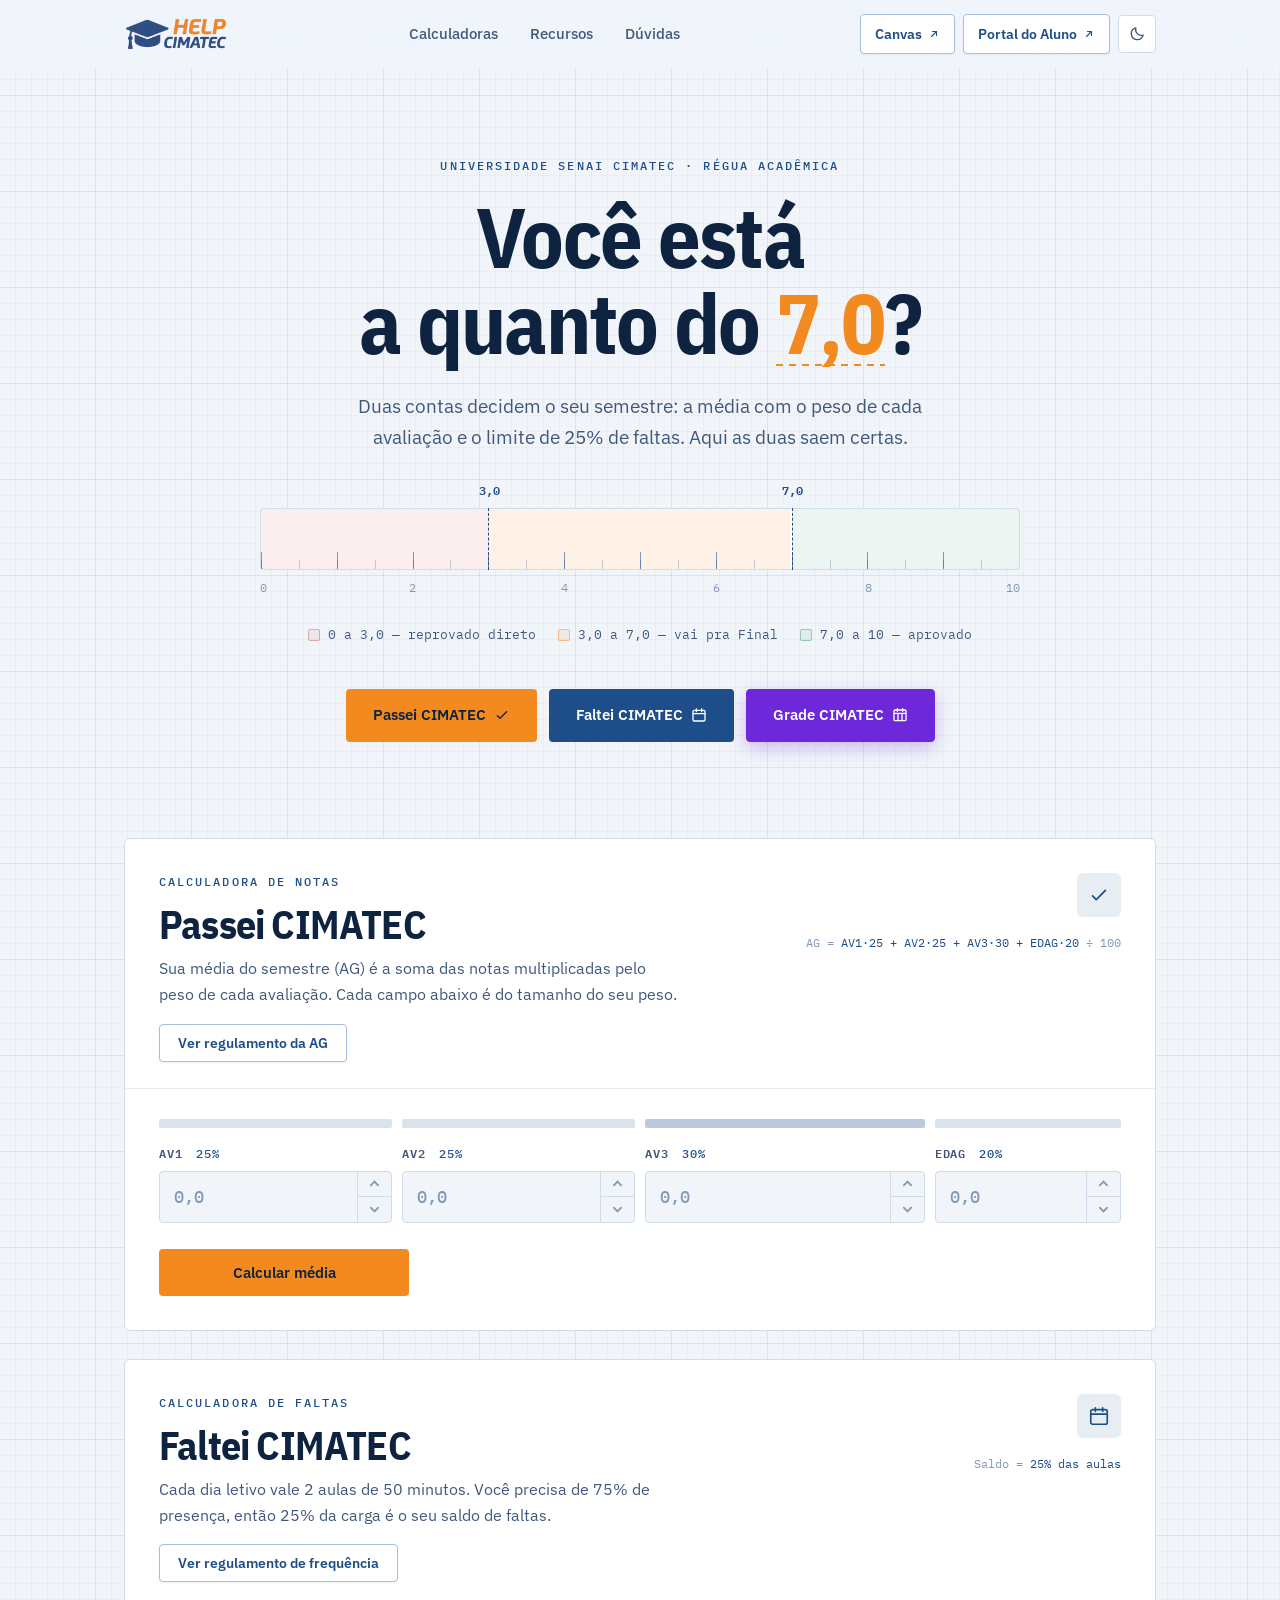
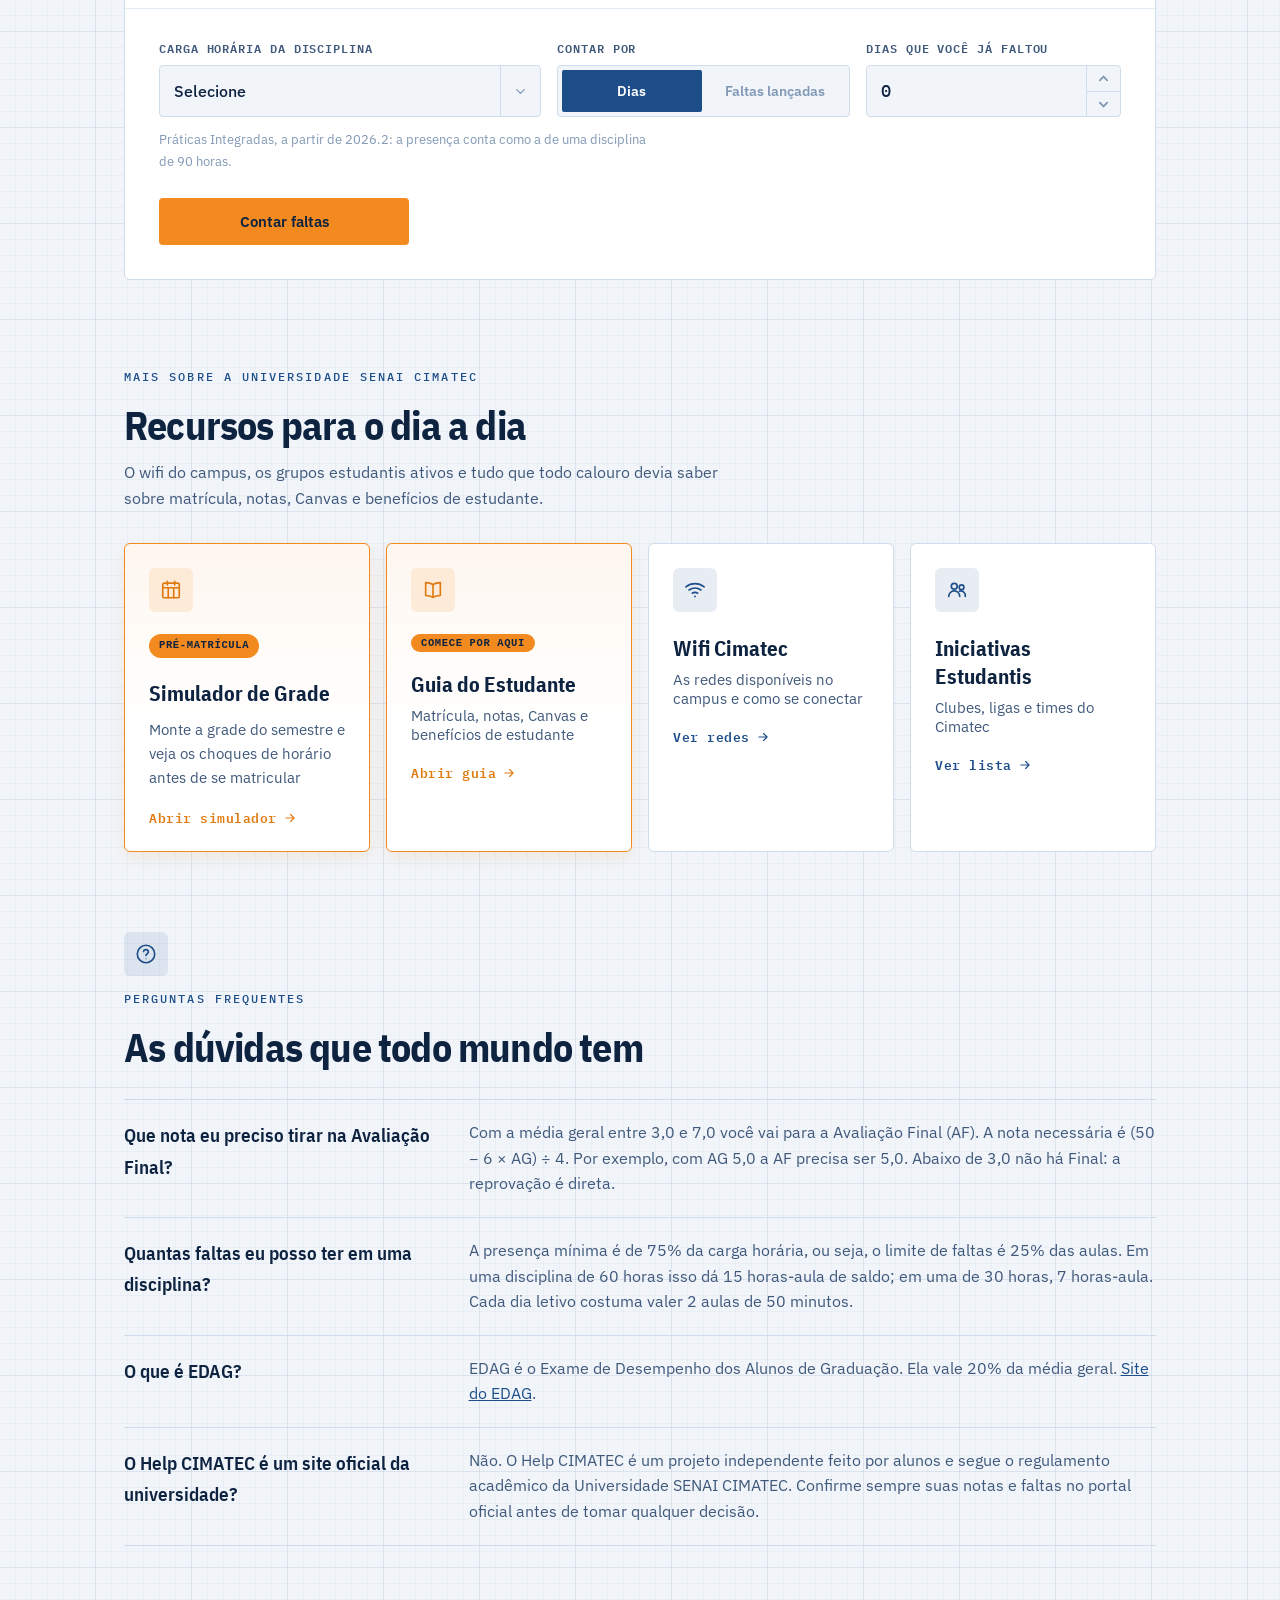
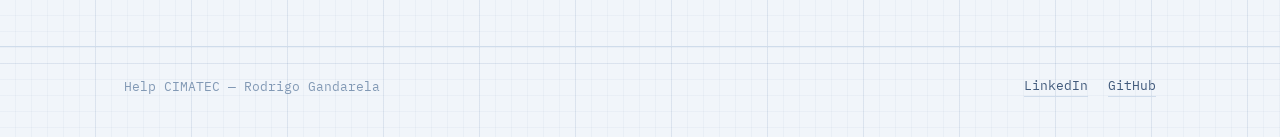
==== commit 53a9242a: "feat: Adiciona Grade CIMATEC" ====
--- a/index.html
+++ b/index.html
@@ -218,6 +218,10 @@
           Faltei CIMATEC
           <svg class="btn-icon" viewBox="0 0 24 24" aria-hidden="true"><rect x="3" y="5" width="18" height="16" rx="2"/><path d="M3 10h18M8 3v4M16 3v4"/></svg>
         </a>
+        <a href="grade.html" class="btn btn-grade">
+          Grade CIMATEC
+          <svg class="btn-icon" viewBox="0 0 24 24" aria-hidden="true"><rect x="3" y="4.5" width="18" height="16" rx="1.5"/><path d="M3 9.5h18M9 9.5v11M15 9.5v11M8 2.5v4M16 2.5v4"/></svg>
+        </a>
       </div>
     </div>
   </header>
@@ -443,6 +447,17 @@
         </p>
 
         <div class="recurso-cards">
+          <a href="grade.html" class="recurso-card recurso-card-featured">
+            <span class="icon-badge is-orange" aria-hidden="true">
+              <svg viewBox="0 0 24 24"><rect x="3" y="4.5" width="18" height="16" rx="1.5"/><path d="M3 9.5h18M9 9.5v11M15 9.5v11M8 2.5v4M16 2.5v4"/></svg>
+            </span>
+            <span class="recurso-card-badge">Pré-matrícula</span>
+            <span class="recurso-card-title">Simulador de Grade</span>
+            <span class="recurso-card-desc">Monte a grade do semestre e veja os choques de horário antes de se matricular</span>
+            <span class="recurso-card-cta">Abrir simulador
+              <svg viewBox="0 0 24 24" aria-hidden="true"><path d="M5 12h14M13 6l6 6-6 6"/></svg>
+            </span>
+          </a>
           <button type="button" class="recurso-card recurso-card-featured" data-modal="modalGuiaEstudante">
             <span class="icon-badge is-orange" aria-hidden="true">
               <svg viewBox="0 0 24 24"><path d="M12 6c-2-1.3-5-2-8-2v14c3 0 6 .7 8 2 2-1.3 5-2 8-2V4c-3 0-6 .7-8 2Z"/><path d="M12 6v14"/></svg>
@@ -863,6 +878,87 @@
 
           <p class="guia-grupo">No dia a dia das aulas</p>
 
+          <details class="guia-item" id="guia-salas">
+            <summary>Onde fica a sua sala</summary>
+            <div class="guia-conteudo">
+              <p>
+                O código da sala tem três números separados por ponto, e a ordem nunca muda:
+                <strong>prédio, andar e sala</strong>. Tomando <code>CIM 1.2.2</code> como exemplo:
+              </p>
+              <ul class="modal-ul">
+                <li><strong>1º número:</strong> o prédio — aqui, o CIMATEC 1.</li>
+                <li><strong>2º número:</strong> o andar — aqui, o 2º.</li>
+                <li><strong>3º número:</strong> a sala daquele andar — aqui, a sala 2.</li>
+              </ul>
+              <p>
+                Ou seja, <code>CIM 1.2.2</code> é a sala 2 do 2º andar do CIMATEC 1. Lendo sempre
+                da esquerda para a direita, o campus inteiro fica navegável.
+              </p>
+            </div>
+          </details>
+
+          <details class="guia-item" id="guia-presenca">
+            <summary>Presença: a tolerância do reconhecimento facial</summary>
+            <div class="guia-conteudo">
+              <p>
+                A presença é registrada por <strong>reconhecimento facial</strong>, e o relógio
+                começa a correr quando o professor faz o registro da aula. A partir dali você ainda
+                tem uma janela para registrar a sua — passou dela, a falta entra:
+              </p>
+              <ul class="modal-ul">
+                <li><strong>20 minutos</strong> nas matérias gerais.</li>
+                <li><strong>15 minutos</strong> nas práticas integradas.</li>
+              </ul>
+              <p>
+                Repare que a prática integrada perdoa cinco minutos a menos. Se for para arriscar o
+                cafezinho antes de subir, que não seja no dia dela.
+              </p>
+            </div>
+          </details>
+
+          <details class="guia-item" id="guia-pico">
+            <summary>Horários de pico: fila, micro-ondas e sala de estudo</summary>
+            <div class="guia-conteudo">
+              <p>
+                Quase todo aperto do campus é questão de horário, e todos eles são previsíveis.
+                Este é o mapa que a turma costuma aprender no susto, no primeiro mês:
+              </p>
+              <dl class="beneficios-list">
+                <div>
+                  <dt>Restaurantes, às 12h</dt>
+                  <dd>
+                    Sempre muito cheios. Se a sua grade deixa, deslocar o almoço em meia hora muda
+                    completamente a experiência — e fique de olho no lendário “garfo de ouro”,
+                    aquele colega que aparece na frente da fila com a maior naturalidade do mundo.
+                  </dd>
+                </div>
+                <div>
+                  <dt>Micro-ondas, às 12h ou antes</dt>
+                  <dd>
+                    Enche antes do restaurante, porque a galera esperta se antecipa. Faça um lanche
+                    leve antes do almoço: entre uma fila e outra, pode demorar mais do que o seu
+                    estômago aguenta.
+                  </dd>
+                </div>
+                <div>
+                  <dt>Salas de estudo, na semana de provas</dt>
+                  <dd>
+                    Lotadas. Chegue cedo se quiser reservar uma — nessa semana, “depois eu reservo”
+                    costuma terminar em mesa de corredor.
+                  </dd>
+                </div>
+                <div>
+                  <dt>Livros, na semana de provas</dt>
+                  <dd>
+                    Os exemplares esgotam, porque todo mundo lembra da bibliografia no mesmo dia.
+                    Sem pânico: a biblioteca online é bem robusta, não tem fila e funciona às duas
+                    da manhã.
+                  </dd>
+                </div>
+              </dl>
+            </div>
+          </details>
+
           <details class="guia-item" id="guia-canvas">
             <summary>Canvas</summary>
             <div class="guia-conteudo">
@@ -942,6 +1038,11 @@
                 funciona a secretaria: dentro da própria biblioteca, na
                 <strong>primeira mesa à esquerda</strong>.
               </p>
+              <p>
+                É lá que também se imprime. O pagamento da impressão é feito com
+                <strong>dinheiro em mãos ou pelo PayPal</strong>, então deixe um dos dois preparado
+                antes de descer correndo com o trabalho para entregar.
+              </p>
             </div>
           </details>
 
@@ -1032,6 +1133,17 @@
           </details>
 
           <p class="guia-grupo">Apoio e contato</p>
+
+          <details class="guia-item" id="guia-avaliacao">
+            <summary>Avaliação Institucional</summary>
+            <div class="guia-conteudo">
+              <p>
+                A Avaliação Institucional é o momento em que a universidade pergunta, formalmente,
+                o que está funcionando e o que não está. Responder é rápido e é o caminho que faz
+                reclamação de corredor virar mudança de verdade — vale reservar esses minutos.
+              </p>
+            </div>
+          </details>
 
           <details class="guia-item" id="guia-naae">
             <summary>NAAE — apoio ao estudante</summary>
--- a/assets/css/style.css
+++ b/assets/css/style.css
@@ -42,6 +42,18 @@
   /* veredictos */
   --pass: #0F7A55;
   --fail: #BE3A2B;
+
+  /* o roxo da Grade — o terceiro caminho do topo.
+     Verde estava fora de questão: a régua logo acima já usa verde
+     para "aprovado", e um botão verde ao lado dela leria como nota.
+     O roxo é a única família que não colide com azul, laranja nem
+     com os veredictos, e é o que faz o botão saltar entre os dois. */
+  --roxo:      #6D28D9;
+  --roxo-hi:   #5B21B6;
+  --on-roxo:   #FFFFFF;
+  --tint-roxo: rgba(109, 40, 217, .13);
+  --shadow-roxo:    0 6px 18px rgba(109, 40, 217, .28);
+  --shadow-roxo-hi: 0 10px 26px rgba(109, 40, 217, .38);
 
   /* lavagens derivadas da marca */
   --tint-blue:        rgba(29, 78, 137, .10);
@@ -133,6 +145,15 @@
 
   --pass: #3FBE8C;
   --fail: #F0705F;
+
+  /* no escuro o roxo precisa subir de luminosidade junto com o resto
+     da paleta, senão vira um buraco preto ao lado do laranja */
+  --roxo:      #8B5CF6;
+  --roxo-hi:   #A78BFA;
+  --on-roxo:   #0B1522;
+  --tint-roxo: rgba(139, 92, 246, .18);
+  --shadow-roxo:    0 6px 18px rgba(139, 92, 246, .30);
+  --shadow-roxo-hi: 0 10px 26px rgba(139, 92, 246, .42);
 
   --tint-blue:        rgba(107, 166, 232, .13);
   --tint-blue-soft:   rgba(107, 166, 232, .08);
@@ -691,6 +712,24 @@
   color: var(--on-blue);
 }
 
+/* o terceiro caminho do topo, preenchido em roxo para saltar entre o
+   laranja e o azul. A sombra colorida é o que o faz "acender": os
+   outros dois não têm, então o olho cai neste primeiro. */
+.btn-grade {
+  background: var(--roxo);
+  border-color: var(--roxo);
+  color: var(--on-roxo);
+  box-shadow: var(--shadow-roxo);
+}
+.btn-grade:hover {
+  background: var(--roxo-hi);
+  border-color: var(--roxo-hi);
+  color: var(--on-roxo);
+  box-shadow: var(--shadow-roxo-hi);
+  transform: translateY(-1px);
+}
+.btn-grade:active { transform: translateY(1px); }
+
 .btn-block { min-width: 250px; margin-top: 26px; }
 
 .btn-regulamento {
@@ -1224,12 +1263,16 @@
 
 .recurso-cards {
   display: grid;
-  grid-template-columns: repeat(3, 1fr);
+  /* auto-fit em vez de contagem fixa: um recurso novo entra na fileira
+     sem deixar buraco no fim da grade */
+  grid-template-columns: repeat(auto-fit, minmax(232px, 1fr));
   gap: 16px;
 }
 
 .recurso-card {
   display: flex;
+  text-decoration: none;
+  color: inherit;
   flex-direction: column;
   align-items: flex-start;
   gap: 8px;
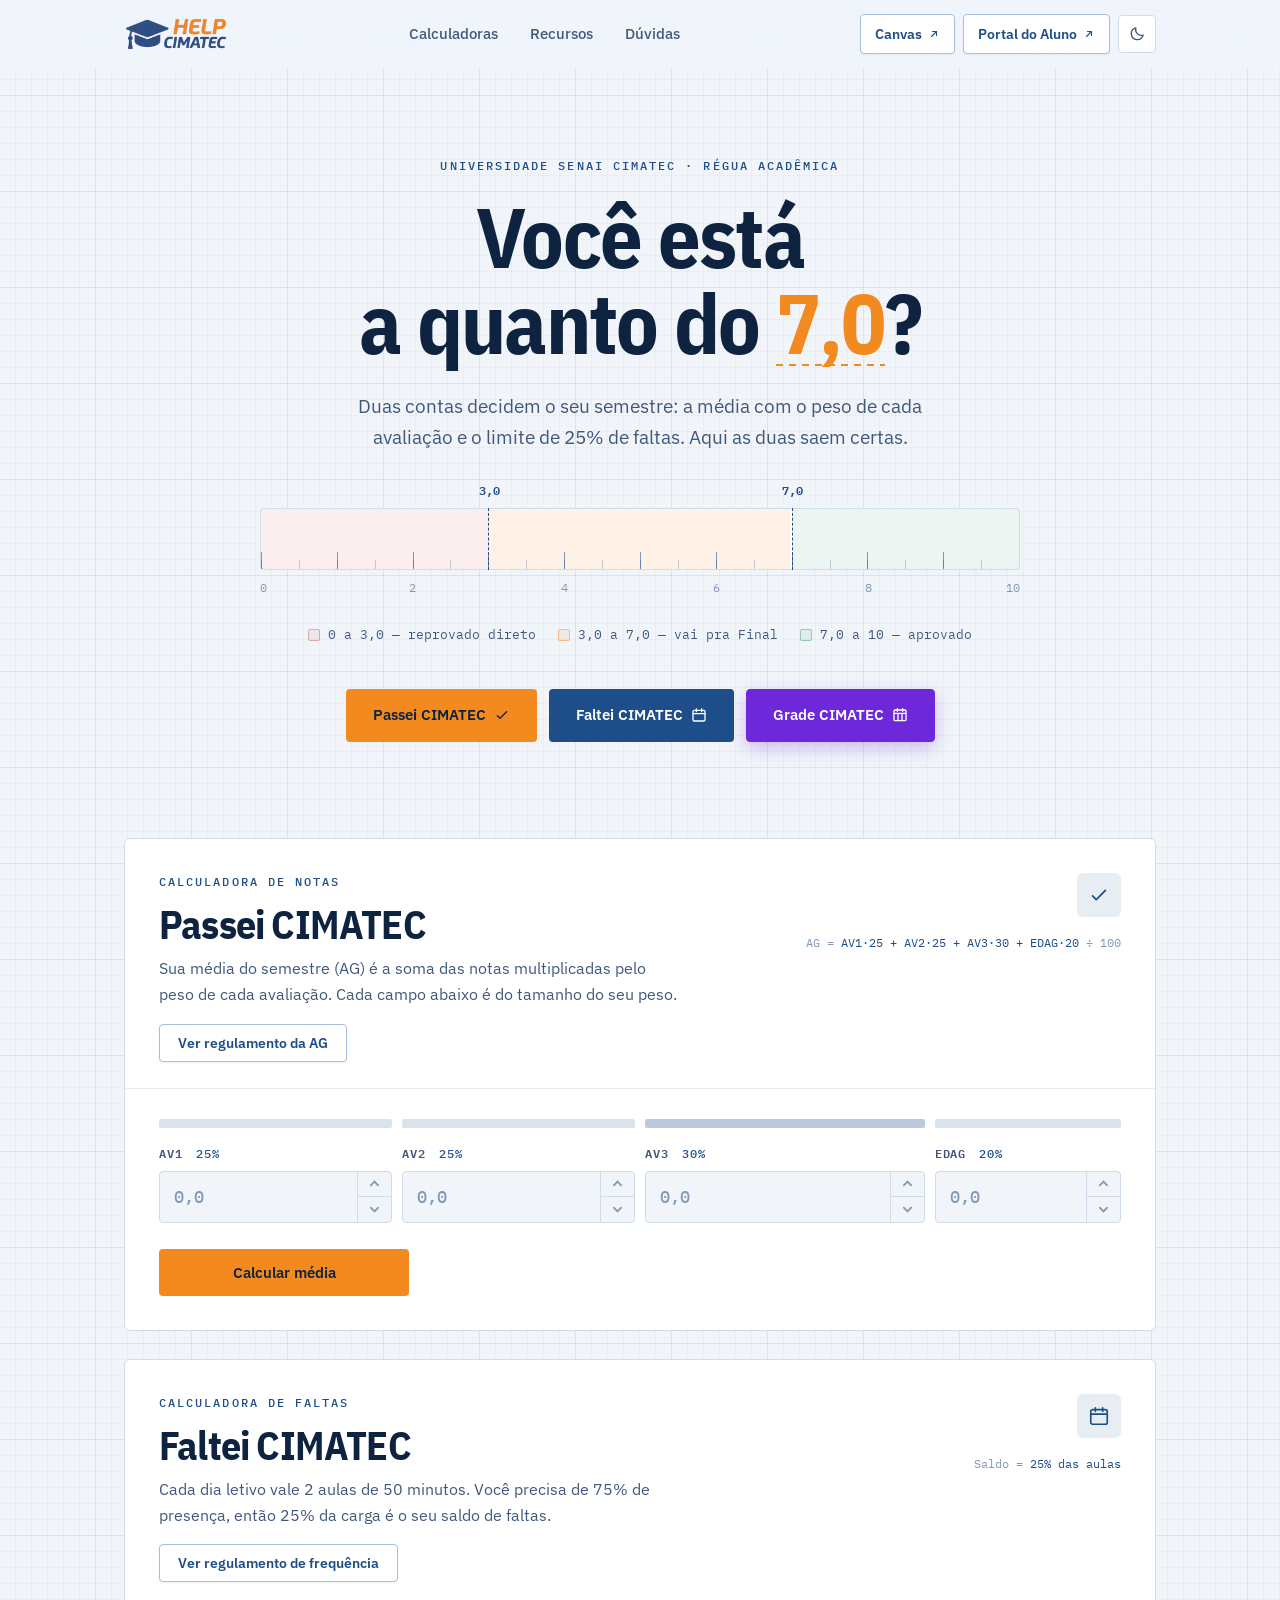
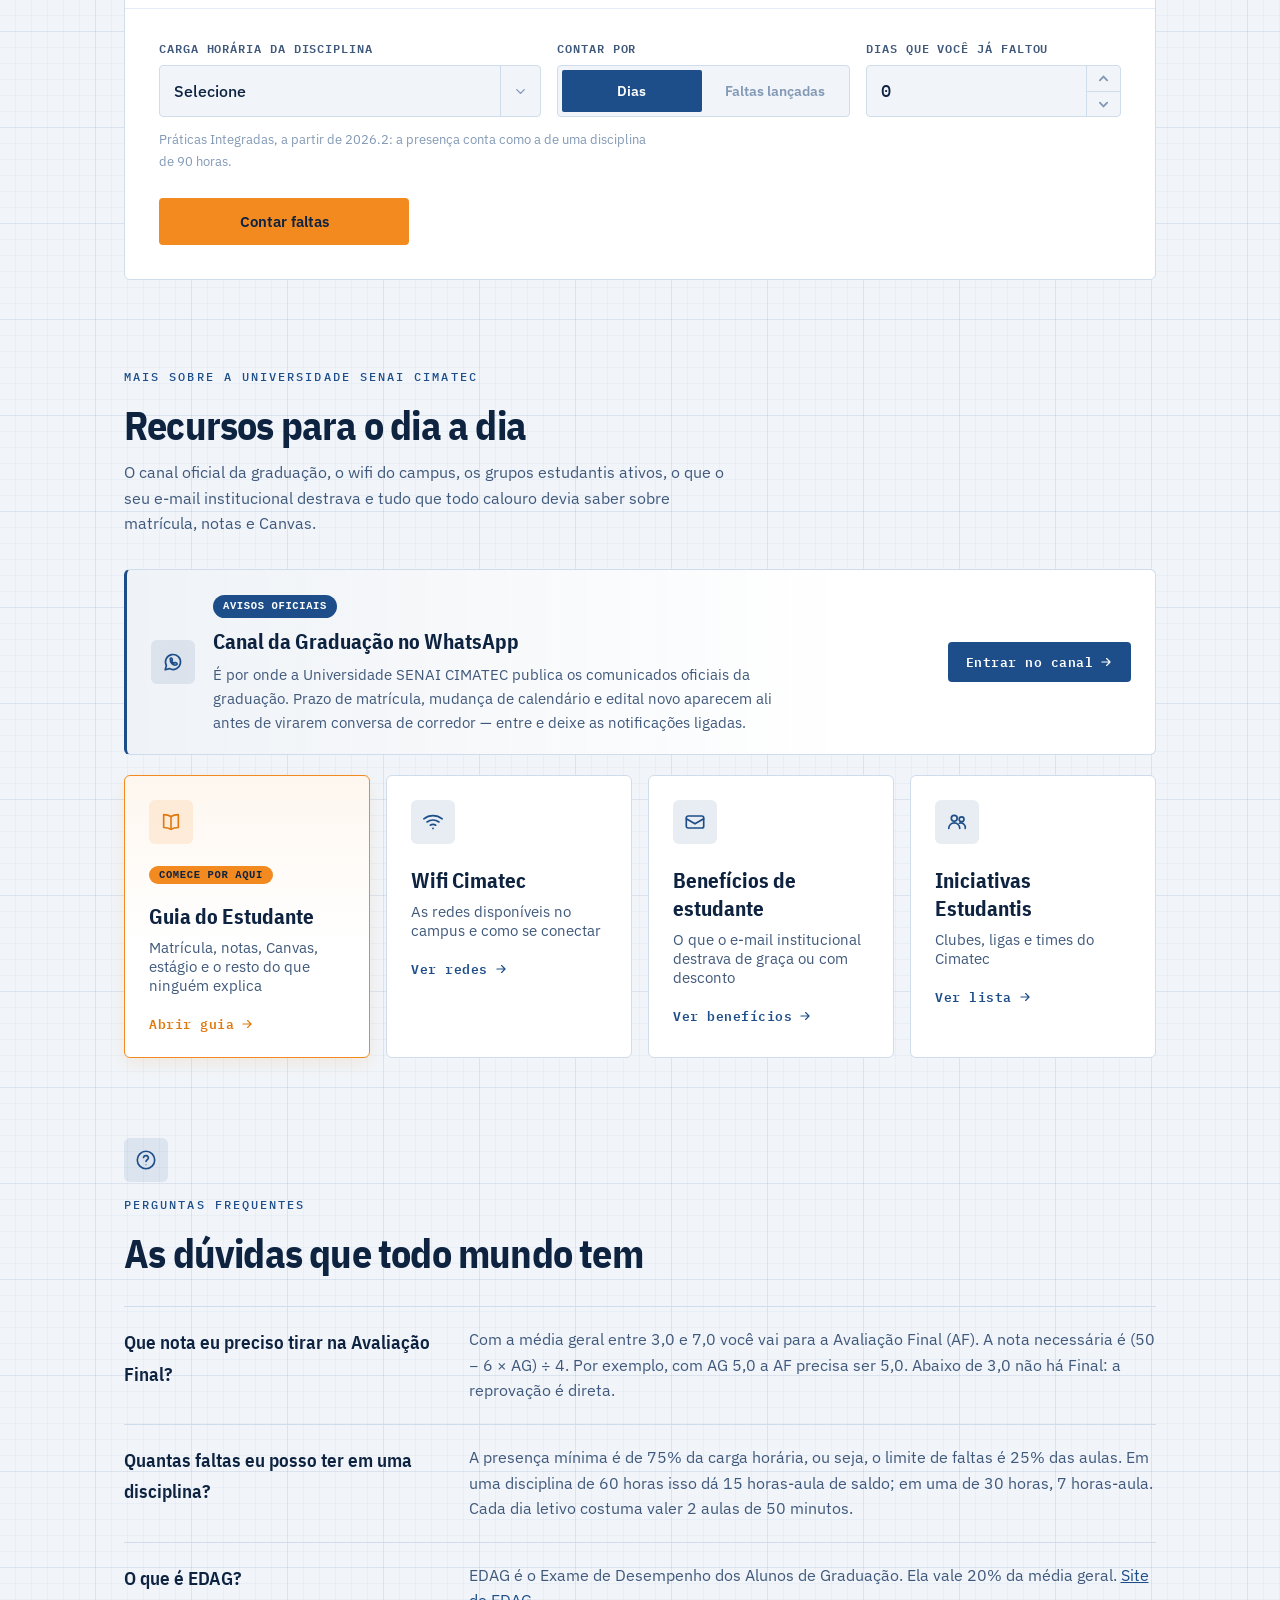
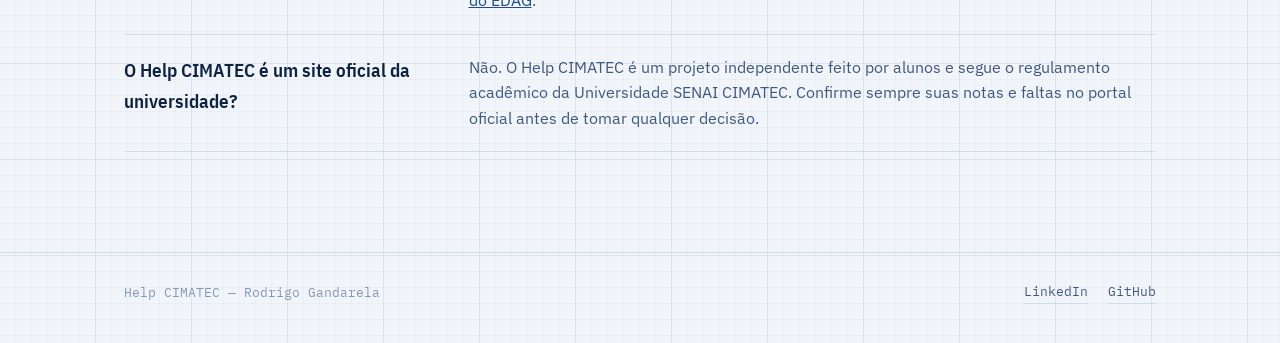
==== commit fe2a44a3: "feat: Adiciona novas informações" ====
--- a/index.html
+++ b/index.html
@@ -331,10 +331,20 @@
                 Abaixo de 3,0 não há Final: a reprovação é direta.
               </dd>
             </div>
+            <div>
+              <dt>As disciplinas sem EDAG</dt>
+              <dd>
+                Nem toda disciplina usa esses pesos. Em Estágio, PFC/TFG, Atividades
+                Complementares, nos Desafios (Técnico-gestor, Pesquisador e Empreendedor) e nas
+                disciplinas de trilha, o EDAG <strong>não entra</strong>: a média é aritmética
+                simples entre AV1, AV2 e AV3. Nesses casos, deixe o EDAG de fora da conta.
+              </dd>
+            </div>
           </dl>
           <p class="modal-intro">
-            As contas seguem o regulamento acadêmico da Universidade SENAI CIMATEC. Confira sempre
-            a nota oficial no portal antes de tomar qualquer decisão pelo resultado daqui.
+            As contas seguem o Regimento Acadêmico da Universidade SENAI CIMATEC (Art. 39 e 41).
+            Confira sempre a nota oficial no portal antes de tomar qualquer decisão pelo resultado
+            daqui.
           </p>
         </div>
       </dialog>
@@ -442,29 +452,40 @@
         <p class="eyebrow">Mais sobre a Universidade SENAI CIMATEC</p>
         <h2>Recursos para o dia a dia</h2>
         <p class="recursos-desc">
-          O wifi do campus, os grupos estudantis ativos e tudo que todo calouro devia saber sobre
-          matrícula, notas, Canvas e benefícios de estudante.
+          O canal oficial da graduação, o wifi do campus, os grupos estudantis ativos, o que o seu
+          e-mail institucional destrava e tudo que todo calouro devia saber sobre matrícula,
+          notas e Canvas.
         </p>
 
+        <!-- O canal oficial vem antes dos cards de propósito: é a única fonte
+             desta seção que fala pela universidade, e tudo mais aqui é apoio. -->
+        <a class="canal-oficial" href="https://bit.ly/grdCIMATEC" target="_blank" rel="noopener noreferrer">
+          <span class="canal-oficial-marca" aria-hidden="true">
+            <svg viewBox="0 0 24 24"><path d="M3.5 20.5l1.3-4.6A8.2 8.2 0 1 1 8.1 19.2l-4.6 1.3Z"/><path d="M9 8.2c.3-.8 1.5-.8 1.8 0l.5 1.3a1 1 0 0 1-.3 1.1l-.4.4a5.5 5.5 0 0 0 2.4 2.4l.4-.4a1 1 0 0 1 1.1-.3l1.3.5c.8.3.8 1.5 0 1.8-1.6.7-3.5.2-5-1.3s-2-3.4-1.8-5.5Z"/></svg>
+          </span>
+          <span class="canal-oficial-texto">
+            <span class="canal-oficial-selo">Avisos oficiais</span>
+            <span class="canal-oficial-titulo">Canal da Graduação no WhatsApp</span>
+            <span class="canal-oficial-desc">
+              É por onde a Universidade SENAI CIMATEC publica os comunicados oficiais da
+              graduação. Prazo de matrícula, mudança de calendário e edital novo aparecem
+              ali antes de virarem conversa de corredor — entre e deixe as notificações ligadas.
+            </span>
+          </span>
+          <span class="canal-oficial-cta">
+            Entrar no canal
+            <svg viewBox="0 0 24 24" aria-hidden="true"><path d="M5 12h14M13 6l6 6-6 6"/></svg>
+          </span>
+        </a>
+
         <div class="recurso-cards">
-          <a href="grade.html" class="recurso-card recurso-card-featured">
-            <span class="icon-badge is-orange" aria-hidden="true">
-              <svg viewBox="0 0 24 24"><rect x="3" y="4.5" width="18" height="16" rx="1.5"/><path d="M3 9.5h18M9 9.5v11M15 9.5v11M8 2.5v4M16 2.5v4"/></svg>
-            </span>
-            <span class="recurso-card-badge">Pré-matrícula</span>
-            <span class="recurso-card-title">Simulador de Grade</span>
-            <span class="recurso-card-desc">Monte a grade do semestre e veja os choques de horário antes de se matricular</span>
-            <span class="recurso-card-cta">Abrir simulador
-              <svg viewBox="0 0 24 24" aria-hidden="true"><path d="M5 12h14M13 6l6 6-6 6"/></svg>
-            </span>
-          </a>
           <button type="button" class="recurso-card recurso-card-featured" data-modal="modalGuiaEstudante">
             <span class="icon-badge is-orange" aria-hidden="true">
               <svg viewBox="0 0 24 24"><path d="M12 6c-2-1.3-5-2-8-2v14c3 0 6 .7 8 2 2-1.3 5-2 8-2V4c-3 0-6 .7-8 2Z"/><path d="M12 6v14"/></svg>
             </span>
             <span class="recurso-card-badge">Comece por aqui</span>
             <span class="recurso-card-title">Guia do Estudante</span>
-            <span class="recurso-card-desc">Matrícula, notas, Canvas e benefícios de estudante</span>
+            <span class="recurso-card-desc">Matrícula, notas, Canvas, estágio e o resto do que ninguém explica</span>
             <span class="recurso-card-cta">Abrir guia
               <svg viewBox="0 0 24 24" aria-hidden="true"><path d="M5 12h14M13 6l6 6-6 6"/></svg>
             </span>
@@ -476,6 +497,16 @@
             <span class="recurso-card-title">Wifi Cimatec</span>
             <span class="recurso-card-desc">As redes disponíveis no campus e como se conectar</span>
             <span class="recurso-card-cta">Ver redes
+              <svg viewBox="0 0 24 24" aria-hidden="true"><path d="M5 12h14M13 6l6 6-6 6"/></svg>
+            </span>
+          </button>
+          <button type="button" class="recurso-card" data-modal="modalBeneficios">
+            <span class="icon-badge" aria-hidden="true">
+              <svg viewBox="0 0 24 24"><rect x="2.5" y="5.5" width="19" height="13" rx="2"/><path d="M2.5 8.5L12 14l9.5-5.5"/></svg>
+            </span>
+            <span class="recurso-card-title">Benefícios de estudante</span>
+            <span class="recurso-card-desc">O que o e-mail institucional destrava de graça ou com desconto</span>
+            <span class="recurso-card-cta">Ver benefícios
               <svg viewBox="0 0 24 24" aria-hidden="true"><path d="M5 12h14M13 6l6 6-6 6"/></svg>
             </span>
           </button>
@@ -580,6 +611,15 @@
             mais áreas de curso. A maioria aceita alunos de vários cursos, não só do curso "dono"
             da iniciativa.
           </p>
+          <p class="modal-intro">
+            Não é atividade paralela: o Cimatec <strong>fomenta, orienta e financia</strong> as
+            iniciativas, e publica todo ano o <strong>Edital de Fomento a Projetos de Iniciativas
+            Estudantis</strong>, com dinheiro para protótipo, competição e evento — os valores
+            saem em <a href="https://academicocimatec.fieb.org.br/" target="_blank" rel="noopener noreferrer">academicocimatec.fieb.org.br</a>.
+            Participar também conta como <strong>Atividade Complementar</strong> (Grupo 4), que é
+            requisito para colar grau. Outra iniciativa oficial que não está na lista abaixo é o
+            <strong>CREA-Jr</strong>.
+          </p>
           <dl class="iniciativas-list">
             <div>
               <span class="iniciativa-logo" data-sigla="CP">
@@ -665,6 +705,33 @@
               </a>
             </div>
             <div>
+              <span class="iniciativa-logo" data-sigla="H2">
+                <img src="assets/img/iniciativas/tec-h2-racing.png" alt="" loading="lazy" decoding="async">
+              </span>
+              <dt>TEC H2 Racing <span class="iniciativa-area">Engenharias</span></dt>
+              <dd>
+                Equipe de competição que desenvolve veículos movidos a hidrogênio e a
+                propulsão elétrica. Reúne estudantes de várias engenharias.
+              </dd>
+              <a class="ig-btn" href="https://www.instagram.com/tech2racing/" target="_blank" rel="noopener noreferrer">
+                <svg class="ig-icon" viewBox="0 0 24 24" aria-hidden="true"><rect x="3" y="3" width="18" height="18" rx="5"/><circle cx="12" cy="12" r="4"/><circle cx="17.3" cy="6.7" r="1.1" fill="currentColor" stroke="none"/></svg>
+                Instagram
+              </a>
+            </div>
+            <div>
+              <span class="iniciativa-logo" data-sigla="PRO">
+                <img src="assets/img/iniciativas/prometheus-aerodesign.png" alt="" loading="lazy" decoding="async">
+              </span>
+              <dt>Prometheus Aerodesign <span class="iniciativa-area">Engenharias</span></dt>
+              <dd>
+                Equipe de competição de aeronaves rádio-controladas, da categoria SAE Aerodesign.
+              </dd>
+              <a class="ig-btn" href="https://www.instagram.com/prometheusaerodesign" target="_blank" rel="noopener noreferrer">
+                <svg class="ig-icon" viewBox="0 0 24 24" aria-hidden="true"><rect x="3" y="3" width="18" height="18" rx="5"/><circle cx="12" cy="12" r="4"/><circle cx="17.3" cy="6.7" r="1.1" fill="currentColor" stroke="none"/></svg>
+                Instagram
+              </a>
+            </div>
+            <div>
               <span class="iniciativa-logo" data-sigla="IEEE">
                 <img src="assets/img/iniciativas/ieee-cimatec.png" alt="" loading="lazy" decoding="async">
               </span>
@@ -701,12 +768,54 @@
               </a>
             </div>
             <div>
+              <span class="iniciativa-logo" data-sigla="BIM">
+                <img src="assets/img/iniciativas/labim-cimatec.png" alt="" loading="lazy" decoding="async">
+              </span>
+              <dt>LaBIM <span class="iniciativa-area">Arquitetura e Eng. Civil</span></dt>
+              <dd>
+                Liga acadêmica de BIM (Building Information Modeling), a forma de projetar
+                e construir em modelo digital que o mercado de arquitetura e construção usa hoje.
+              </dd>
+              <a class="ig-btn" href="https://www.instagram.com/labim.cimatec" target="_blank" rel="noopener noreferrer">
+                <svg class="ig-icon" viewBox="0 0 24 24" aria-hidden="true"><rect x="3" y="3" width="18" height="18" rx="5"/><circle cx="12" cy="12" r="4"/><circle cx="17.3" cy="6.7" r="1.1" fill="currentColor" stroke="none"/></svg>
+                Instagram
+              </a>
+            </div>
+            <div>
               <span class="iniciativa-logo" data-sigla="DAEQ">
                 <img src="assets/img/iniciativas/daeq-cimatec.png" alt="" loading="lazy" decoding="async">
             </span>
               <dt>DAEQ Cimatec <span class="iniciativa-area">Eng. Química</span></dt>
               <dd>Diretório acadêmico do curso de Engenharia Química.</dd>
               <a class="ig-btn" href="https://www.instagram.com/daeqcimatec/" target="_blank" rel="noopener noreferrer">
+                <svg class="ig-icon" viewBox="0 0 24 24" aria-hidden="true"><rect x="3" y="3" width="18" height="18" rx="5"/><circle cx="12" cy="12" r="4"/><circle cx="17.3" cy="6.7" r="1.1" fill="currentColor" stroke="none"/></svg>
+                Instagram
+              </a>
+            </div>
+            <div>
+              <span class="iniciativa-logo" data-sigla="AIC">
+                <img src="assets/img/iniciativas/aiche-cimatec.png" alt="" loading="lazy" decoding="async">
+              </span>
+              <dt>AIChE Cimatec <span class="iniciativa-area">Eng. Química</span></dt>
+              <dd>
+                Capítulo estudantil do American Institute of Chemical Engineers, a entidade
+                internacional da Engenharia Química.
+              </dd>
+              <a class="ig-btn" href="https://www.instagram.com/aichecimatec/" target="_blank" rel="noopener noreferrer">
+                <svg class="ig-icon" viewBox="0 0 24 24" aria-hidden="true"><rect x="3" y="3" width="18" height="18" rx="5"/><circle cx="12" cy="12" r="4"/><circle cx="17.3" cy="6.7" r="1.1" fill="currentColor" stroke="none"/></svg>
+                Instagram
+              </a>
+            </div>
+            <div>
+              <span class="iniciativa-logo" data-sigla="G4.0">
+                <img src="assets/img/iniciativas/garotas-4-0-stem.png" alt="" loading="lazy" decoding="async">
+              </span>
+              <dt>Garotas 4.0 STEM <span class="iniciativa-area">Todos os cursos</span></dt>
+              <dd>
+                Programa da Universidade SENAI CIMATEC que aproxima meninas da educação básica
+                das áreas de STEM — ciência, tecnologia, engenharia e matemática.
+              </dd>
+              <a class="ig-btn" href="https://www.instagram.com/garotas4.0stem/" target="_blank" rel="noopener noreferrer">
                 <svg class="ig-icon" viewBox="0 0 24 24" aria-hidden="true"><rect x="3" y="3" width="18" height="18" rx="5"/><circle cx="12" cy="12" r="4"/><circle cx="17.3" cy="6.7" r="1.1" fill="currentColor" stroke="none"/></svg>
                 Instagram
               </a>
@@ -763,6 +872,13 @@
                 no
                 <a href="https://senaiweb6.fieb.org.br/framehtml/web/app/edu/PortalEducacional/login/" target="_blank" rel="noopener noreferrer">Portal do Aluno</a>.
               </p>
+              <p>
+                As datas de tudo isso — abertura da matrícula, início das aulas, avaliações,
+                recessos, prazo de cancelamento de disciplina — saem no
+                <strong>calendário acadêmico</strong>, em
+                <a href="https://academicocimatec.fieb.org.br/" target="_blank" rel="noopener noreferrer">academicocimatec.fieb.org.br</a>.
+                É de lá que vem quase todo prazo citado neste guia.
+              </p>
             </div>
           </details>
 
@@ -818,12 +934,89 @@
             <div class="guia-conteudo">
               <p>
                 O EDAG vale <strong>20% da sua média do semestre (AG)</strong> em cada disciplina
-                — quase o mesmo peso de uma AV1 ou de uma AV2. Não é uma prova para deixar por
-                último: um EDAG fraco derruba a média mesmo quando as outras notas estão boas.
-              </p>
-              <p>
-                Datas, formato e conteúdo ficam no
-                <a href="https://sites.google.com/doc.senaicimatec.edu.br/edag" target="_blank" rel="noopener noreferrer">site do EDAG</a>.
+                — quase o mesmo peso de uma AV1 ou de uma AV2. E é uma prova só: a mesma nota
+                entra como quarta unidade avaliativa em <strong>todas</strong> as suas disciplinas.
+                Não é uma prova para deixar por último: um EDAG fraco derruba a média do semestre
+                inteiro mesmo quando as outras notas estão boas.
+              </p>
+              <p>
+                A prova tem dois eixos — <strong>Formação Geral</strong> e
+                <strong>Componente Específico</strong> — e o seu tipo de prova depende do semestre
+                em que você está. Quem entrou agora faz a menor: 9 objetivas e 1 discursiva, em
+                90 minutos. A prova vai crescendo a cada semestre até chegar a 40 questões e 240
+                minutos no fim do curso.
+              </p>
+
+              <h4>A nota não é a porcentagem de acerto</h4>
+              <p>
+                O que sai da prova é o <strong>Coeficiente de Desempenho</strong>, de 0 a 100. A
+                nota do EDAG vem de uma tabela de faixas — e ela é generosa nas pontas: um
+                coeficiente 70 já vale 10,0, e a diferença entre 39 e 40 pontos vale um ponto
+                inteiro de nota.
+              </p>
+              <dl class="beneficios-list">
+                <div><dt>0 a 9</dt><dd>Nota 0,0</dd></div>
+                <div><dt>10 a 19</dt><dd>Nota 1,0</dd></div>
+                <div><dt>20 a 29</dt><dd>Nota 3,0</dd></div>
+                <div><dt>30 a 39</dt><dd>Nota 5,0</dd></div>
+                <div><dt>40 a 49</dt><dd>Nota 6,0</dd></div>
+                <div><dt>50 a 59</dt><dd>Nota 7,0</dd></div>
+                <div><dt>60 a 69</dt><dd>Nota 8,0</dd></div>
+                <div><dt>70 a 100</dt><dd>Nota 10,0</dd></div>
+              </dl>
+              <p>
+                Repare no que isso significa na prática: sair de 69 para 70 no coeficiente vale
+                <strong>dois pontos</strong> na nota. Nas faixas de cima, cada questão a mais rende
+                muito.
+              </p>
+
+              <h4>As regras do dia da prova</h4>
+              <p>
+                Estas são as que mais custam nota — e nenhuma delas tem recurso depois:
+              </p>
+              <ul class="modal-ul">
+                <li>
+                  <strong>30 minutos de permanência mínima.</strong> Quem sai antes disso leva
+                  <strong>zero</strong>, por melhor que tenha ido na prova.
+                </li>
+                <li>
+                  <strong>30 minutos de tolerância para entrar.</strong> Passou disso, não entra —
+                  e quem chega atrasado dentro da tolerância perde o tempo do atraso.
+                </li>
+                <li>
+                  <strong>Aparelho eletrônico é zero.</strong> Ser visto manuseando o celular
+                  durante a prova zera o exame <em>mesmo com o aparelho desligado</em>. Guarde antes
+                  de sentar.
+                </li>
+                <li><strong>Calculadora não é permitida.</strong></li>
+                <li>Só caneta esferográfica <strong>preta ou azul</strong>; resposta rasurada é desconsiderada.</li>
+                <li>Nas objetivas só vale o que está na folha de respostas — marcação no caderno não conta.</li>
+                <li>Banheiro só depois de 2 horas de prova, acompanhado de fiscal.</li>
+                <li>
+                  Leve <strong>documento de identidade original com foto</strong>. Cópia não é
+                  aceita, nem autenticada; documento digital tem que ser aberto no aplicativo oficial
+                  na hora.
+                </li>
+              </ul>
+
+              <h4>Gabarito e recurso</h4>
+              <p>
+                O gabarito preliminar sai em até <strong>48 horas</strong> depois da prova, e a
+                partir daí você tem outras <strong>48 horas</strong> para registrar considerações —
+                só em dois casos: falta de informação que impeça resolver a questão, ou discordância
+                do gabarito. Fora do prazo não se analisa. Questão anulada não vira acerto: o valor
+                dela se redistribui entre as outras questões do mesmo eixo.
+              </p>
+              <p>
+                <strong>Faltou ao EDAG?</strong> Dá para pedir segunda chamada por requerimento no
+                Portal do Aluno. Ela é aplicada em <strong>sábado à tarde</strong>, em data
+                divulgada com antecedência — e, se o requerimento for indeferido, a nota é zero.
+              </p>
+              <p>
+                Convocação, local, horário e gabaritos ficam no
+                <a href="https://sites.google.com/doc.senaicimatec.edu.br/edag" target="_blank" rel="noopener noreferrer">site do EDAG</a>
+                (a lista de convocados sai pelo menos 15 dias antes). Dúvidas:
+                <a href="mailto:edag@fieb.org.br">edag@fieb.org.br</a>.
               </p>
             </div>
           </details>
@@ -837,8 +1030,30 @@
                 exatamente a distância entre fechar o semestre e ir para a Avaliação Final.
               </p>
               <p>
+                A lógica do programa é essa: ele revisa conteúdo de <strong>semestres
+                anteriores</strong>, justamente o que o EDAG cobra e que já saiu do seu radar. Se
+                você ficou com dívida em alguma matéria de base, é aqui que ela se resolve antes de
+                virar nota baixa.
+              </p>
+              <p>
                 Quais disciplinas entram e como participar:
                 <a href="https://sites.google.com/doc.senaicimatec.edu.br/revisoes" target="_blank" rel="noopener noreferrer">site do Programa de Revisões</a>.
+              </p>
+            </div>
+          </details>
+
+          <details class="guia-item" id="guia-teaching-support">
+            <summary>Teaching Support: o professor fora da aula</summary>
+            <div class="guia-conteudo">
+              <p>
+                Além da monitoria, existe atendimento <strong>com o próprio professor</strong>, em
+                salas reservadas para isso — individual ou em grupo. Serve para dúvida de conteúdo,
+                projeto, experimento e relatório.
+              </p>
+              <p>
+                Os horários de cada professor são divulgados por ele no <strong>Canvas</strong>. É o
+                recurso mais subutilizado do Cimatec: quase ninguém aparece, e quem aparece
+                costuma ter o professor só para si.
               </p>
             </div>
           </details>
@@ -876,7 +1091,102 @@
             </div>
           </details>
 
+          <details class="guia-item" id="guia-colacao">
+            <summary>O que o diploma exige no fim</summary>
+            <div class="guia-conteudo">
+              <p>
+                Vale conhecer esta lista cedo, porque três itens dela se constroem ao longo de anos
+                e não dá para resolver no último semestre. O requerimento de colação de grau
+                <strong>só pode ser aberto depois</strong> de todos eles estarem cumpridos:
+              </p>
+              <ul class="modal-ul">
+                <li>Aprovação em todas as disciplinas da matriz.</li>
+                <li>Estágio curricular concluído, quando o curso o exige.</li>
+                <li>Todos os relatórios de estágio entregues.</li>
+                <li>ENADE realizado, quando você for convocado.</li>
+                <li>Carga horária de <strong>Atividades Complementares</strong> cumprida.</li>
+                <li>PFC defendido — ou TFG, em Arquitetura.</li>
+              </ul>
+              <p>
+                Quem estiver irregular em qualquer um deles não cola grau nem participa da
+                formatura como formando. Sem exceção.
+              </p>
+              <p>
+                O <strong>ENADE</strong> merece atenção especial: é componente curricular
+                obrigatório para quem é convocado e condição para colar grau — faltar a ele trava o
+                diploma.
+              </p>
+              <p>
+                Depois da colação, o diploma é <strong>digital</strong> e chega em até
+                <strong>150 dias úteis</strong> a partir da solicitação. As trilhas também rendem
+                <strong>certificação intermediária</strong> quando você fecha o conjunto de
+                disciplinas — mas ela não sai sozinha: é preciso pedir por requerimento.
+              </p>
+            </div>
+          </details>
+
           <p class="guia-grupo">No dia a dia das aulas</p>
+
+          <details class="guia-item" id="guia-dresscode">
+            <summary>Dress code: o que barra você na portaria</summary>
+            <div class="guia-conteudo">
+              <p>
+                O Cimatec adota código de vestimenta, e ele é aplicado na entrada — não é
+                recomendação. <strong>Não é permitido</strong> entrar no campus de shorts, bermuda,
+                minissaia, top, camiseta sem manga, chinelo, boné ou chapéu.
+              </p>
+              <p>
+                Nos <strong>laboratórios e oficinas</strong> a régua aperta mais: além do que já
+                vale para o campus, ficam de fora sapato aberto, salto alto e adereços — brinco,
+                pulseira, colar. Alguns laboratórios exigem jaleco para entrar, aluno ou professor.
+                Vale conferir a norma do seu antes do primeiro dia de prática.
+              </p>
+              <p>
+                A entrada é pela catraca, com o <strong>seu CPF</strong>. Emprestar o cadastro para
+                alguém entrar não é permitido.
+              </p>
+              <p>
+                Quem tem mobilidade reduzida, permanente ou temporária, pode pedir acesso às vagas
+                especiais do estacionamento por requerimento no Portal do Aluno.
+              </p>
+            </div>
+          </details>
+
+          <details class="guia-item" id="guia-horarios-aula">
+            <summary>Os horários das aulas</summary>
+            <div class="guia-conteudo">
+              <p>
+                A aula é organizada em blocos de <strong>50 minutos</strong>, e cada turno tem seis
+                blocos. Saber onde eles caem ajuda a montar a grade sem descobrir tarde demais que
+                a matéria da tarde começa antes de o almoço acabar.
+              </p>
+              <dl class="beneficios-list">
+                <div>
+                  <dt>Manhã — 7h10 às 12h30</dt>
+                  <dd>7h10, 8h00, 9h00, 9h50, 10h50 e 11h40.</dd>
+                </div>
+                <div>
+                  <dt>Tarde — 13h00 às 18h20</dt>
+                  <dd>13h00, 13h50, 14h50, 15h40, 16h40 e 17h30.</dd>
+                </div>
+                <div>
+                  <dt>Noite — 18h30 às 22h00</dt>
+                  <dd>18h30, 19h20, 20h20 e 21h10.</dd>
+                </div>
+              </dl>
+              <p>
+                Repare que o intervalo não cai no meio exato do turno: os blocos andam em pares, e
+                a folga de dez minutos aparece depois do segundo e do quarto. As
+                <strong>Práticas Integradas</strong> fogem desse desenho — são encontros de 100
+                minutos, às segundas, quartas e sextas.
+              </p>
+              <p>
+                O horário das suas disciplinas e a sala de cada uma ficam em
+                <strong>Minha Aula</strong>, no Portal do Aluno — e também nos monitores de TV
+                espalhados pelos prédios.
+              </p>
+            </div>
+          </details>
 
           <details class="guia-item" id="guia-salas">
             <summary>Onde fica a sua sala</summary>
@@ -999,11 +1309,92 @@
                 erro. Um pedido com evidência anda muito mais rápido do que um “minha nota está
                 errada”.
               </p>
-              <p>
-                <strong>Segunda chamada:</strong> o atestado precisa ser enviado em até
-                <strong>48 horas</strong> depois da prova, por requerimento no
-                <a href="https://senaiweb6.fieb.org.br/framehtml/web/app/edu/PortalEducacional/login/" target="_blank" rel="noopener noreferrer">Aluno Online</a>.
-                Esse prazo corre sozinho, então resolva isso antes de qualquer outra coisa.
+
+              <h4>Revisão de prova: o prazo começa na devolutiva</h4>
+              <p>
+                O momento certo de contestar uma correção é <strong>na hora da devolutiva</strong>,
+                com o professor, quando a avaliação é entregue. Confira a correção ali mesmo — é o
+                caminho que resolve sem burocracia.
+              </p>
+              <p>
+                Se mesmo depois da explicação do professor você continuar discordando, ainda dá
+                para pedir revisão por requerimento, mas o prazo é curto:
+                <strong>2 dias úteis</strong> contados da entrega da avaliação. Para provas de
+                segunda chamada e para a Avaliação Final, os mesmos 2 dias úteis contam a partir da
+                divulgação formal do resultado. O EDAG não entra aqui: ele tem fluxo próprio de
+                recurso de gabarito.
+              </p>
+
+              <h4>Segunda chamada</h4>
+              <p>
+                Faltou a uma avaliação? O Regimento Acadêmico dá <strong>até 5 dias</strong>,
+                contados da data da avaliação, para abrir o requerimento no
+                <a href="https://senaiweb6.fieb.org.br/framehtml/web/app/edu/PortalEducacional/login/" target="_blank" rel="noopener noreferrer">Portal do Aluno</a>
+                com o documento que comprove o motivo. Não conte com o prazo cheio: ele corre
+                sozinho, e um requerimento aberto no mesmo dia nunca é problema.
+              </p>
+              <p>Os motivos que o Regimento aceita, todos mediante comprovação:</p>
+              <ul class="modal-ul">
+                <li>Problema de saúde emergencial ou intervenção médica não eletiva.</li>
+                <li>Acompanhamento de parente enfermo (cônjuge, pai, mãe ou filho).</li>
+                <li>Falecimento de familiar próximo.</li>
+                <li>Casamento ou nascimento de filho.</li>
+                <li>Doação de órgãos.</li>
+                <li>Obrigações com o serviço militar.</li>
+                <li>Convocação do poder judiciário ou da justiça eleitoral.</li>
+                <li>Exercício do voto, quando a eleição cai no dia da prova (ou um dia antes ou depois).</li>
+                <li>Viagem a trabalho, comprovada por declaração do departamento de pessoal da empresa.</li>
+                <li>Viagem autorizada pela instituição para representá-la em atividade esportiva, cultural, de ensino ou pesquisa.</li>
+              </ul>
+              <p>
+                Deferido o pedido, as provas escritas caem numa
+                <strong>Segunda Chamada Unificada</strong> no fim do semestre: uma prova só, com
+                todo o conteúdo da disciplina, independentemente de qual avaliação você perdeu. Se
+                você faltou a mais de uma, essa prova substitui todas as unidades sem nota — menos
+                o EDAG, que tem segunda chamada própria. Para trabalho, seminário e outros
+                instrumentos que não sejam prova escrita, a reposição é combinada com o professor.
+              </p>
+            </div>
+          </details>
+
+          <details class="guia-item" id="guia-ed">
+            <summary>Exercício Domiciliar: quando você não pode vir por semanas</summary>
+            <div class="guia-conteudo">
+              <p>
+                Segunda chamada resolve uma prova perdida. Para um afastamento longo — cirurgia,
+                doença, gestação — existe outro instrumento: o
+                <strong>Regime de Exercícios Domiciliares (ED)</strong>, em que você cumpre as
+                atividades de casa, por um período definido.
+              </p>
+              <p>
+                O ED <strong>não abona falta</strong>: ele compensa. As atividades que você entrega
+                durante o afastamento é que cobrem as ausências, e só depois de corrigidas e
+                aprovadas pelo professor.
+              </p>
+              <ul class="modal-ul">
+                <li>
+                  <strong>Abra o requerimento em até 5 dias úteis</strong> depois do fato que
+                  causou o afastamento.
+                </li>
+                <li>
+                  Anexe atestado ou laudo com <strong>assinatura, CRM, período de afastamento e
+                  CID</strong>. Sem o CID o pedido não se sustenta.
+                </li>
+                <li>Liste no requerimento as disciplinas e os respectivos professores.</li>
+                <li>
+                  O período vai de <strong>15 a 45 dias corridos</strong>. Afastamento menor que 15
+                  dias não entra no ED — cabe dentro dos 25% de falta que todo mundo tem.
+                </li>
+                <li>
+                  Estudante gestante pode pedir a partir do <strong>8º mês</strong>, pelo prazo de
+                  três meses.
+                </li>
+              </ul>
+              <p>
+                Dois limites que costumam pegar de surpresa: o ED
+                <strong>não vale para aulas práticas</strong>, e ele não dispensa você das
+                avaliações, das práticas obrigatórias nem do estágio — tudo isso é remarcado para
+                depois da volta.
               </p>
             </div>
           </details>
@@ -1039,9 +1430,66 @@
                 <strong>primeira mesa à esquerda</strong>.
               </p>
               <p>
-                É lá que também se imprime. O pagamento da impressão é feito com
-                <strong>dinheiro em mãos ou pelo PayPal</strong>, então deixe um dos dois preparado
-                antes de descer correndo com o trabalho para entregar.
+                É lá que também se imprime, em <strong>A3 e A4</strong>. O pagamento da impressão é
+                feito com <strong>dinheiro em mãos ou pelo PayPal</strong> — o crédito do PayPal é
+                recarregado no seu cadastro —, então deixe um dos dois preparado antes de descer
+                correndo com o trabalho para entregar. A reprografia funciona de
+                <strong>segunda a sexta, das 7h às 21h45</strong>, e aos
+                <strong>sábados das 7h às 13h</strong>.
+              </p>
+
+              <h4>Consultar o acervo: Pergamum</h4>
+              <p>
+                O <a href="https://bit.ly/3TTew1l?r=lp&amp;m=Mn38hBMBNje" target="_blank" rel="noopener noreferrer">Pergamum</a>
+                é o sistema onde se pesquisa o acervo da biblioteca: dá para ver se o livro
+                existe, quantos exemplares há e se algum está disponível. Vale conferir antes de
+                subir até o CIMATEC 3 — principalmente na semana de provas, quando a bibliografia
+                da disciplina some das prateleiras no mesmo dia.
+              </p>
+
+              <h4>Biblioteca Virtual Pearson</h4>
+              <p>
+                O acervo digital da Pearson soma <strong>mais de 15 mil títulos</strong> e não tem
+                fila, exemplar esgotado nem prazo de devolução. É o caminho mais rápido quando o
+                livro físico já saiu, e funciona de casa, a qualquer hora.
+              </p>
+              <ul class="modal-ul">
+                <li>
+                  <strong>Acesso:</strong>
+                  <a href="https://plataforma.bvirtual.com.br/Account/Login?redirectUrl=%2F" target="_blank" rel="noopener noreferrer">plataforma.bvirtual.com.br</a>
+                </li>
+                <li><strong>Usuário:</strong> seu e-mail institucional</li>
+                <li><strong>Senha inicial:</strong> <code>123789@mudaR</code></li>
+              </ul>
+              <p>
+                A senha acima é a padrão de todo mundo — <strong>troque no primeiro acesso</strong>.
+              </p>
+              <p>
+                A biblioteca digital tem ainda leitura em voz alta, marcação de trechos e
+                comentários, e permite imprimir <strong>até 2 páginas por vez</strong> de uma obra.
+              </p>
+
+              <h4>Normas ABNT liberadas</h4>
+              <p>
+                Você não precisa comprar norma da ABNT para escrever trabalho: a instituição assina
+                a coleção e libera para os alunos em
+                <a href="https://www.abntcolecao.com.br" target="_blank" rel="noopener noreferrer">abntcolecao.com.br</a>.
+              </p>
+              <ul class="modal-ul">
+                <li><strong>Login:</strong> <code>SENAIDN</code></li>
+                <li><strong>Usuário e senha:</strong> <code>alunosenaiba</code></li>
+              </ul>
+              <p>
+                A biblioteca também dá acesso ao <strong>Portal de Periódicos da CAPES</strong> —
+                onde estão os artigos científicos que o PFC vai pedir — e mantém o
+                <strong>Manual de Trabalhos Acadêmicos</strong> do Cimatec, que é o formato oficial
+                exigido no PFC e no TFG.
+              </p>
+              <p>
+                Contato da biblioteca:
+                <a href="mailto:biblioteca.cimatec@fieb.org.br">biblioteca.cimatec@fieb.org.br</a>,
+                (71) 3462-9541. Funciona de <strong>segunda a sexta, 7h às 22h</strong>, e aos
+                <strong>sábados das 7h às 13h</strong>.
               </p>
             </div>
           </details>
@@ -1058,9 +1506,38 @@
                 o conteúdo e conta como experiência no currículo.
               </p>
               <p>
-                As vagas podem ser com ou sem bolsa e são preenchidas por processo seletivo.
-                Como funciona e quando abre:
+                As vagas podem ser com ou sem bolsa e são preenchidas por processo seletivo. Pelo
+                Regulamento da Monitoria, a seleção tem três etapas:
+                <strong>análise do desempenho acadêmico, uma prova didática (miniaula) e
+                entrevista</strong> — a classificação é a média das três. Se der empate, quem não
+                acumula outra bolsa da instituição leva vantagem.
+              </p>
+              <p>Vale saber antes de se inscrever:</p>
+              <ul class="modal-ul">
+                <li>A carga é de <strong>10 a 20 horas semanais</strong>.</li>
+                <li>Dá para ser monitor de <strong>até duas disciplinas</strong> ao mesmo tempo.</li>
+                <li>A bolsa dura <strong>dois semestres consecutivos</strong> e é paga mensalmente.</li>
+                <li>
+                  Para a monitoria <strong>com bolsa</strong> não pode haver vínculo empregatício;
+                  na <strong>voluntária</strong>, pode — e ela vale igual no currículo.
+                </li>
+                <li>
+                  Qualquer aluno de qualquer curso de graduação do Cimatec pode se candidatar, não
+                  só o da disciplina.
+                </li>
+              </ul>
+              <p>
+                Você é acompanhado por um professor orientador e avaliado mensalmente. Desempenho
+                acadêmico insuficiente durante a bolsa pode cancelá-la.
+              </p>
+              <p>
+                Regulamento, horários de atendimento, local e quem é o monitor de cada disciplina:
                 <a href="https://sites.google.com/doc.senaicimatec.edu.br/monitoria" target="_blank" rel="noopener noreferrer">site da Monitoria</a>.
+              </p>
+              <p>
+                O programa tem ainda um <strong>aplicativo próprio</strong>, onde a monitoria é
+                acompanhada no dia a dia:
+                <a href="https://bit.ly/appMonitoria" target="_blank" rel="noopener noreferrer">app da Monitoria</a>.
               </p>
             </div>
           </details>
@@ -1109,6 +1586,123 @@
                 Além desses, muitos projetos de inovação tocados na instituição abrem bolsas
                 científicas periodicamente — vale acompanhar.
               </p>
+              <p>
+                A seleção é por <strong>edital anual</strong>, e quem é selecionado recebe a bolsa
+                por <strong>12 meses</strong>. Editais e inscrições:
+                <a href="https://bit.ly/icCIMATEC" target="_blank" rel="noopener noreferrer">página oficial de Iniciação Científica</a>.
+              </p>
+            </div>
+          </details>
+
+          <details class="guia-item" id="guia-estagio">
+            <summary>Estágio</summary>
+            <div class="guia-conteudo">
+              <p>
+                O estágio vem em duas formas. O <strong>obrigatório</strong> é o que o projeto do
+                seu curso exige: a carga horária dele é requisito para aprovação e para o diploma.
+                O <strong>não obrigatório</strong> é opcional, entra como carga extra e existe pela
+                experiência (e pela bolsa).
+              </p>
+              <p>
+                Quem cuida disso é o <strong>NCP — Núcleo de Carreira Profissional</strong>:
+                oportunidades, trâmites, documentação e relatórios passam por ele.
+              </p>
+
+              <h4>As vagas chegam no seu e-mail institucional</h4>
+              <p>
+                Este é o detalhe que mais gente descobre tarde: o Cimatec
+                <strong>envia oportunidades de estágio por e-mail</strong>, para o endereço
+                <code>@aln.senaicimatec.edu.br</code>. Não há mural, grupo ou aviso paralelo — se
+                você não abre esse e-mail, as vagas simplesmente passam.
+              </p>
+              <p>
+                Então faça duas coisas ainda no primeiro semestre: <strong>configure o e-mail
+                institucional no celular</strong> e pare de tratá-lo como caixa de recado da
+                secretaria. É por ali que a primeira vaga vai chegar — e as boas fecham rápido.
+              </p>
+              <p>
+                Oportunidades, manual de estágio e contato do núcleo:
+                <a href="https://bit.ly/carreiraCIMATEC" target="_blank" rel="noopener noreferrer">site do NCP</a>
+                — <a href="mailto:carreiras.cimatec@fieb.org.br">carreiras.cimatec@fieb.org.br</a>,
+                (71) 3462-8423.
+              </p>
+              <p>
+                Dois avisos do Regimento que evitam retrabalho: não vale aproveitar estágio feito
+                <strong>fora do período em que você esteve matriculado</strong>, nem reaproveitar
+                um estágio que já foi usado para outro fim. Registre tudo enquanto acontece.
+              </p>
+            </div>
+          </details>
+
+          <details class="guia-item" id="guia-complementares">
+            <summary>Atividades Complementares</summary>
+            <div class="guia-conteudo">
+              <p>
+                As Atividades Complementares não estão na matriz, mas
+                <strong>são requisito para colar grau</strong>. Elas existem para dar crédito ao que
+                você faz fora da sala — e é exatamente por isso que deixá-las para o fim é o erro
+                clássico: a carga horária existe, e ninguém consegue produzir três anos de
+                atividade no último semestre.
+              </p>
+              <p>Elas se dividem em quatro grupos:</p>
+              <dl class="beneficios-list">
+                <div>
+                  <dt>Grupo 1</dt>
+                  <dd>Atividades de educação e aprendizagem profissional — cursos, certificações, eventos técnicos.</dd>
+                </div>
+                <div>
+                  <dt>Grupo 2</dt>
+                  <dd>Pesquisa e iniciação científica.</dd>
+                </div>
+                <div>
+                  <dt>Grupo 3</dt>
+                  <dd>Atividades esportivas, culturais e comunitárias.</dd>
+                </div>
+                <div>
+                  <dt>Grupo 4</dt>
+                  <dd>Empresa júnior e demais iniciativas estudantis.</dd>
+                </div>
+              </dl>
+              <p>
+                Repare que o Grupo 4 é a Cimatec JR e as iniciativas da lista deste site, e o Grupo
+                3 inclui a Cimatlética. O que já é a sua vida no campus provavelmente conta —
+                <strong>desde que você guarde o certificado</strong>. Crie uma pasta hoje e jogue
+                cada comprovante nela na hora que receber.
+              </p>
+              <p>
+                A carga horária exigida e as equivalências de cada grupo estão no Regulamento de
+                Atividades Complementares, no Portal do Aluno.
+              </p>
+            </div>
+          </details>
+
+          <details class="guia-item" id="guia-intercambio">
+            <summary>Intercâmbio</summary>
+            <div class="guia-conteudo">
+              <p>
+                Cursar um período fora é uma das oportunidades que menos aparecem no radar de
+                quem está começando — e é justamente uma das que mais exigem antecedência.
+                Processo seletivo, prova de idioma, documentação e prazo de inscrição costumam
+                correr com meses de folga em relação ao semestre em que a viagem acontece.
+              </p>
+              <p>
+                Por isso vale acompanhar as chamadas desde cedo, mesmo sem intenção de se
+                inscrever agora: quando o edital que serve para você aparecer, o que decide é
+                estar com idioma e documentos em dia.
+              </p>
+              <p>
+                A internacionalização acontece por <strong>parceria com instituições de outros
+                países</strong>, e cada oportunidade sai em edital próprio — não há inscrição
+                aberta o ano todo. A instituição também mantém parcerias com escolas de idiomas,
+                com condições especiais e, quando dá, aulas no próprio campus: é o caminho de quem
+                está construindo o idioma para a candidatura.
+              </p>
+              <p>
+                Editais e regras oficiais:
+                <a href="https://bit.ly/internacionalizacaoCIMATEC" target="_blank" rel="noopener noreferrer">página de Internacionalização do Cimatec</a>.
+                As oportunidades também circulam no
+                <a href="https://bit.ly/3UjAafa?r=lp&amp;m=Mn38hBMBNje" target="_blank" rel="noopener noreferrer">grupo de intercâmbio no WhatsApp</a>.
+              </p>
             </div>
           </details>
 
@@ -1161,8 +1755,59 @@
                 mental ou sensorial e transtornos do neurodesenvolvimento da aprendizagem.
               </p>
               <p>
+                A equipe é formada por <strong>pedagogo, psicopedagogo e psicólogo</strong>, e o
+                atendimento pode ser individual ou em grupo. Entre o que o núcleo acompanha estão
+                transtornos de aprendizagem — <strong>TDA, TDAH e dislexia</strong>, entre outros —,
+                acessibilidade e inclusão, orientação de plano de estudos e adaptação ao ambiente
+                acadêmico.
+              </p>
+              <p>
                 Não é preciso esperar a situação apertar para procurar.
-                <a href="https://sites.google.com/doc.senaicimatec.edu.br/naae" target="_blank" rel="noopener noreferrer">Site do NAAE</a>.
+                <a href="https://sites.google.com/doc.senaicimatec.edu.br/naae" target="_blank" rel="noopener noreferrer">Site do NAAE</a>
+                — <a href="mailto:naaecimatec@fieb.org.br">naaecimatec@fieb.org.br</a>,
+                (71) 3879-5494, de segunda a sexta, das 8h às 17h.
+              </p>
+            </div>
+          </details>
+
+          <details class="guia-item" id="guia-bolsas">
+            <summary>Bolsas e crédito estudantil</summary>
+            <div class="guia-conteudo">
+              <p>
+                Todos os cursos de graduação reservam <strong>10% das vagas</strong> para o Programa
+                de Bolsas de Graduação. A entrada é por um processo seletivo anual, a
+                <strong>Seleção Social</strong>, e os critérios são de renda e origem escolar:
+              </p>
+              <ul class="modal-ul">
+                <li>
+                  Vir do Ensino Médio de rede pública, do SESI-BA, ou de escola privada
+                  <strong>como bolsista integral</strong>.
+                </li>
+                <li>
+                  Renda domiciliar por pessoa de até <strong>1,5 salário mínimo</strong> para bolsa
+                  integral, ou até <strong>2,5</strong> para bolsa parcial.
+                </li>
+                <li>Não ser beneficiário de outro programa de bolsa ou crédito (PROUNI, por exemplo).</li>
+                <li>Não ter concluído outra graduação, nem ter vínculo com instituição pública de ensino superior.</li>
+                <li>Não ser funcionário do Sistema FIEB.</li>
+              </ul>
+              <p>
+                <strong>Manter a bolsa tem regra própria:</strong> é preciso aprovação em pelo menos
+                <strong>60% das disciplinas</strong> cursadas a cada semestre. Ficar abaixo disso
+                cancela o benefício — o que faz a decisão de quantas disciplinas pegar na matrícula
+                pesar bem mais para quem é bolsista.
+              </p>
+              <p>
+                Existe ainda o <strong>CredIES CIMATEC</strong>, o crédito estudantil operado pela
+                Fundacred, aberto a calouros e veteranos: você paga cerca de metade da mensalidade
+                durante o curso e o restante depois de formado, parcelado no dobro do tempo do
+                curso.
+              </p>
+              <p>
+                Regulamento e editais em
+                <a href="https://academicocimatec.fieb.org.br/" target="_blank" rel="noopener noreferrer">academicocimatec.fieb.org.br</a>.
+                Dúvida sobre mensalidade é com o Núcleo Financeiro:
+                <a href="mailto:financeirosenaicimatec@fieb.org.br">financeirosenaicimatec@fieb.org.br</a>.
               </p>
             </div>
           </details>
@@ -1171,6 +1816,12 @@
             <summary>Contatos do Cimatec</summary>
             <div class="guia-conteudo">
               <ul class="modal-ul">
+                <li>
+                  <strong>Canal da Graduação no WhatsApp:</strong>
+                  <a href="https://bit.ly/grdCIMATEC" target="_blank" rel="noopener noreferrer">entrar no canal</a>.
+                  É por onde saem os comunicados oficiais da universidade — vale entrar no
+                  primeiro dia e deixar as notificações ligadas.
+                </li>
                 <li>
                   <strong>WhatsApp do Cimatec:</strong>
                   <a href="tel:+557181104473">(71) 8110-4473</a>
@@ -1189,81 +1840,179 @@
                 Para problema com nota, o caminho é outro: veja o tópico
                 <strong>Notas e segunda chamada</strong>.
               </p>
-            </div>
-          </details>
-
-          <details class="guia-item" id="guia-beneficios">
-            <summary>Benefícios do e-mail institucional</summary>
-            <div class="guia-conteudo">
-              <p>
-                O e-mail institucional destrava uma lista grande de benefícios de estudante. São
-                dois endereços, e alguns serviços só aceitam um deles — se um for recusado, tente
-                o outro antes de desistir:
-              </p>
-              <ul class="modal-ul">
-                <li><code>RA@universidadesenaicimatec.edu.br</code></li>
-                <li><code>nome@aln.senaicimatec.edu.br</code></li>
-              </ul>
+
+              <h4>Os núcleos, um por um</h4>
+              <p>
+                Quase toda dúvida tem um núcleo dono. Mandar direto para ele economiza uma semana
+                de encaminhamento:
+              </p>
               <dl class="beneficios-list">
                 <div>
-                  <dt>Notion for Education</dt>
-                  <dd>Desconto para estudantes. <a href="https://www.notion.com/pt/help/notion-for-education" target="_blank" rel="noopener noreferrer">Saiba mais</a></dd>
-                </div>
-                <div>
-                  <dt>GitHub Student Pack</dt>
-                  <dd>Inclui GitHub Copilot e outros benefícios para estudantes. <a href="https://education.github.com/pack" target="_blank" rel="noopener noreferrer">Saiba mais</a></dd>
-                </div>
-                <div>
-                  <dt>Microsoft Office 365</dt>
-                  <dd>Pacote gratuito usando o e-mail <code>RA@universidadesenaicimatec.edu.br</code>.</dd>
-                </div>
-                <div>
-                  <dt>Autodesk Education</dt>
-                  <dd>Acesso gratuito a softwares como o AutoCAD. <a href="https://www.autodesk.com/br/education/home" target="_blank" rel="noopener noreferrer">Saiba mais</a></dd>
-                </div>
-                <div>
-                  <dt>Canva Pro + Google Workspace</dt>
-                  <dd>Liberado com o e-mail <code>nome@aln.senaicimatec.edu.br</code>.</dd>
-                </div>
-                <div>
-                  <dt>Documento do Estudante</dt>
-                  <dd>Carteirinha para meia-entrada. <a href="https://www.documentodoestudante.com.br/" target="_blank" rel="noopener noreferrer">Saiba mais</a></dd>
-                </div>
-                <div>
-                  <dt>Meia passagem</dt>
-                  <dd>Ônibus e metrô, pelo SalvadorCard. <a href="https://www.salvadorcard.com.br/produtos/meia-passagem/" target="_blank" rel="noopener noreferrer">Saiba mais</a></dd>
-                </div>
-                <div>
-                  <dt>Adobe Education</dt>
-                  <dd>Desconto em Photoshop, Illustrator e outras ferramentas. <a href="https://www.adobe.com/br/education.html" target="_blank" rel="noopener noreferrer">Saiba mais</a></dd>
-                </div>
-                <div>
-                  <dt>Spotify Student</dt>
-                  <dd>Desconto de estudante no Premium. <a href="https://www.spotify.com/br-pt/student/" target="_blank" rel="noopener noreferrer">Saiba mais</a></dd>
-                </div>
-                <div>
-                  <dt>YouTube Premium Student</dt>
-                  <dd>Desconto de estudante. <a href="https://www.youtube.com/premium/student" target="_blank" rel="noopener noreferrer">Saiba mais</a></dd>
-                </div>
-                <div>
-                  <dt>Samsung, Dell e Apple</dt>
-                  <dd>Descontos em eletrônicos para universitários: Samsung até 30%, Dell entre 6% e 8%, Apple com ofertas sazonais.</dd>
-                </div>
-                <div>
-                  <dt>Jornais e revistas acadêmicas</dt>
-                  <dd>Assinaturas com preço reduzido em veículos como Folha de S.Paulo, Estadão e revistas científicas.</dd>
-                </div>
-                <div>
-                  <dt>Coursera e Udemy</dt>
-                  <dd>Cursos gratuitos ou com desconto de estudante.</dd>
-                </div>
-                <div>
-                  <dt>LinkedIn Premium Student</dt>
-                  <dd>R$ 24,90/mês (valor normal R$ 59,90). <a href="https://www.linkedin.com/premium/" target="_blank" rel="noopener noreferrer">Saiba mais</a></dd>
+                  <dt>Secretaria Geral de Cursos</dt>
+                  <dd>
+                    Requerimentos, atestados, declarações, histórico e diploma — e também os
+                    achados e perdidos.
+                    <a href="mailto:cimatecsecretariageraldecursos@fieb.org.br">cimatecsecretariageraldecursos@fieb.org.br</a>,
+                    (71) 3462-9558. Seg a sex, 7h–21h; sáb, 7h–13h.
+                  </dd>
+                </div>
+                <div>
+                  <dt>Central de Atendimento / Matrícula</dt>
+                  <dd>
+                    <a href="mailto:cimatec-centraldeatendimento@fieb.org.br">cimatec-centraldeatendimento@fieb.org.br</a>,
+                    (71) 3462-9501. Seg a sex, 8h–21h; sáb, 8h–12h.
+                  </dd>
+                </div>
+                <div>
+                  <dt>NAAE — apoio ao estudante</dt>
+                  <dd>
+                    <a href="mailto:naaecimatec@fieb.org.br">naaecimatec@fieb.org.br</a>,
+                    (71) 3879-5494. Seg a sex, 8h–17h.
+                  </dd>
+                </div>
+                <div>
+                  <dt>NCP — carreira e estágio</dt>
+                  <dd>
+                    <a href="mailto:carreiras.cimatec@fieb.org.br">carreiras.cimatec@fieb.org.br</a>,
+                    (71) 3462-8423. Seg a sex, 8h–21h.
+                  </dd>
+                </div>
+                <div>
+                  <dt>NQA — qualidade acadêmica e monitoria</dt>
+                  <dd>
+                    <a href="mailto:qualidade.academica@fieb.org.br">qualidade.academica@fieb.org.br</a>,
+                    (71) 3879-5596. Seg a sex, 8h–21h30.
+                  </dd>
+                </div>
+                <div>
+                  <dt>Coordenação Pedagógica</dt>
+                  <dd>
+                    <a href="mailto:coordenacaopedagogicagraduacao@fieb.org.br">coordenacaopedagogicagraduacao@fieb.org.br</a>,
+                    (71) 3879-5407. Seg a sex, 9h30–18h30.
+                  </dd>
+                </div>
+                <div>
+                  <dt>Núcleo Financeiro</dt>
+                  <dd>
+                    Mensalidade, boleto e negociação.
+                    <a href="mailto:financeirosenaicimatec@fieb.org.br">financeirosenaicimatec@fieb.org.br</a>,
+                    (71) 3462-9576. Seg a sex, 8h–21h.
+                  </dd>
+                </div>
+                <div>
+                  <dt>Biblioteca</dt>
+                  <dd>
+                    <a href="mailto:biblioteca.cimatec@fieb.org.br">biblioteca.cimatec@fieb.org.br</a>,
+                    (71) 3462-9541. Seg a sex, 7h–22h; sáb, 7h–13h.
+                  </dd>
+                </div>
+                <div>
+                  <dt>FaleCom — a ouvidoria</dt>
+                  <dd>
+                    Para quando o canal normal não resolveu, ou para reclamação formal.
+                    <a href="mailto:falecomsenaicimatec@fieb.org.br">falecomsenaicimatec@fieb.org.br</a>,
+                    (71) 3462-9580. Seg a sex, 7h–22h; sáb, 7h–12h.
+                  </dd>
                 </div>
               </dl>
-            </div>
-          </details>
+              <p>
+                <strong>Perdeu alguma coisa no campus?</strong> Objetos esquecidos vão para a
+                Secretaria Geral de Cursos e ficam <strong>30 dias</strong> à espera. Para retirar,
+                leve documento com foto.
+              </p>
+            </div>
+          </details>
+
+        </div>
+      </dialog>
+
+      <!-- ---- modal: Benefícios do e-mail institucional ---- -->
+      <dialog class="modal" id="modalBeneficios">
+        <div class="modal-head">
+          <div>
+            <p class="eyebrow">Não deixe na mesa</p>
+            <h3>Benefícios de estudante</h3>
+          </div>
+          <button type="button" class="modal-close" aria-label="Fechar">
+            <svg viewBox="0 0 24 24" aria-hidden="true"><path d="M6 6l12 12M18 6L6 18"/></svg>
+          </button>
+        </div>
+        <div class="modal-body">
+          <p class="modal-intro">
+            Seu e-mail institucional é uma chave. Ele destrava software caro de graça, desconto em
+            serviço que você já paga e a carteirinha de meia-entrada — e a maior parte disso
+            ninguém vem te avisar.
+          </p>
+          <p class="modal-intro">
+            São <strong>dois endereços</strong>, e alguns serviços só aceitam um deles. Se um for
+            recusado, tente o outro antes de desistir:
+          </p>
+          <ul class="modal-ul">
+            <li><code>RA@universidadesenaicimatec.edu.br</code></li>
+            <li><code>nome@aln.senaicimatec.edu.br</code></li>
+          </ul>
+          <dl class="beneficios-list">
+            <div>
+              <dt>Notion for Education</dt>
+              <dd>Desconto para estudantes. <a href="https://www.notion.com/pt/help/notion-for-education" target="_blank" rel="noopener noreferrer">Saiba mais</a></dd>
+            </div>
+            <div>
+              <dt>GitHub Student Pack</dt>
+              <dd>Inclui GitHub Copilot e outros benefícios para estudantes. <a href="https://education.github.com/pack" target="_blank" rel="noopener noreferrer">Saiba mais</a></dd>
+            </div>
+            <div>
+              <dt>Microsoft Office 365</dt>
+              <dd>Pacote gratuito usando o e-mail <code>RA@universidadesenaicimatec.edu.br</code>.</dd>
+            </div>
+            <div>
+              <dt>Autodesk Education</dt>
+              <dd>Acesso gratuito a softwares como o AutoCAD. <a href="https://www.autodesk.com/br/education/home" target="_blank" rel="noopener noreferrer">Saiba mais</a></dd>
+            </div>
+            <div>
+              <dt>Canva Pro + Google Workspace</dt>
+              <dd>Liberado com o e-mail <code>nome@aln.senaicimatec.edu.br</code>.</dd>
+            </div>
+            <div>
+              <dt>Documento do Estudante</dt>
+              <dd>Carteirinha para meia-entrada. <a href="https://www.documentodoestudante.com.br/" target="_blank" rel="noopener noreferrer">Saiba mais</a></dd>
+            </div>
+            <div>
+              <dt>Meia passagem</dt>
+              <dd>Ônibus e metrô, pelo SalvadorCard. <a href="https://www.salvadorcard.com.br/produtos/meia-passagem/" target="_blank" rel="noopener noreferrer">Saiba mais</a></dd>
+            </div>
+            <div>
+              <dt>Adobe Education</dt>
+              <dd>Desconto em Photoshop, Illustrator e outras ferramentas. <a href="https://www.adobe.com/br/education.html" target="_blank" rel="noopener noreferrer">Saiba mais</a></dd>
+            </div>
+            <div>
+              <dt>Spotify Student</dt>
+              <dd>Desconto de estudante no Premium. <a href="https://www.spotify.com/br-pt/student/" target="_blank" rel="noopener noreferrer">Saiba mais</a></dd>
+            </div>
+            <div>
+              <dt>YouTube Premium Student</dt>
+              <dd>Desconto de estudante. <a href="https://www.youtube.com/premium/student" target="_blank" rel="noopener noreferrer">Saiba mais</a></dd>
+            </div>
+            <div>
+              <dt>Samsung, Dell e Apple</dt>
+              <dd>Descontos em eletrônicos para universitários: Samsung até 30%, Dell entre 6% e 8%, Apple com ofertas sazonais.</dd>
+            </div>
+            <div>
+              <dt>Jornais e revistas acadêmicas</dt>
+              <dd>Assinaturas com preço reduzido em veículos como Folha de S.Paulo, Estadão e revistas científicas.</dd>
+            </div>
+            <div>
+              <dt>Coursera e Udemy</dt>
+              <dd>Cursos gratuitos ou com desconto de estudante.</dd>
+            </div>
+            <div>
+              <dt>LinkedIn Premium Student</dt>
+              <dd>R$ 24,90/mês (valor normal R$ 59,90). <a href="https://www.linkedin.com/premium/" target="_blank" rel="noopener noreferrer">Saiba mais</a></dd>
+            </div>
+          </dl>
+          <p class="modal-nota">
+            Os descontos mudam sem aviso e alguns pedem recomprovação a cada ano. Se um link
+            recusar seu e-mail, tente o outro endereço antes de dar o benefício como perdido.
+          </p>
         </div>
       </dialog>
 
--- a/assets/css/style.css
+++ b/assets/css/style.css
@@ -1261,6 +1261,103 @@
 .recursos h2 { font-size: clamp(28px, 3.6vw, 40px); margin-bottom: 14px; }
 .recursos-desc { max-width: 62ch; color: var(--ink-2); font-size: 15.5px; margin-bottom: 32px; }
 
+/* ---- canal oficial da graduação ----
+   Ele não entra na grade de cards de propósito. Como card seria mais um
+   entre cinco; como faixa, é o cabeçalho da seção — a fonte oficial vindo
+   antes de tudo que é apoio. A barra azul à esquerda faz esse papel sem
+   precisar de mais uma borda laranja competindo com os destaques abaixo. */
+.canal-oficial {
+  display: grid;
+  grid-template-columns: 44px 1fr auto;
+  align-items: center;
+  column-gap: 18px;
+  margin-bottom: 20px;
+  padding: 20px 24px;
+  background: linear-gradient(90deg, var(--tint-blue-soft), transparent 70%), var(--paper-hi);
+  border: 1px solid var(--rule);
+  border-left: 3px solid var(--blue);
+  border-radius: var(--r-lg);
+  text-decoration: none;
+  color: inherit;
+  transition: border-color .2s var(--ease), box-shadow .2s var(--ease), transform .18s var(--ease);
+}
+.canal-oficial:hover {
+  border-color: var(--rule-strong);
+  border-left-color: var(--blue-hi);
+  box-shadow: var(--shadow-md);
+  transform: translateY(-2px);
+}
+.canal-oficial:active { transform: translateY(0); }
+
+.canal-oficial-marca {
+  display: inline-flex;
+  align-items: center;
+  justify-content: center;
+  width: 44px;
+  height: 44px;
+  border-radius: var(--r-lg);
+  background: var(--tint-blue);
+  color: var(--blue);
+}
+.canal-oficial-marca svg {
+  width: 22px; height: 22px;
+  fill: none; stroke: currentColor; stroke-width: 1.8;
+  stroke-linecap: round; stroke-linejoin: round;
+}
+
+.canal-oficial-texto { display: block; }
+.canal-oficial-selo {
+  display: inline-block;
+  margin-bottom: 6px;
+  padding: 3px 10px;
+  border-radius: 100px;
+  background: var(--blue);
+  color: var(--on-blue);
+  font-family: var(--mono);
+  font-size: 10.5px;
+  font-weight: 700;
+  letter-spacing: .06em;
+  text-transform: uppercase;
+}
+.canal-oficial-titulo {
+  display: block;
+  font-family: var(--cond);
+  font-size: 21px;
+  font-weight: 700;
+  color: var(--ink);
+}
+.canal-oficial-desc {
+  display: block;
+  max-width: 64ch;
+  margin-top: 4px;
+  color: var(--ink-2);
+  font-size: 14.5px;
+}
+
+.canal-oficial-cta {
+  display: inline-flex;
+  align-items: center;
+  gap: 6px;
+  padding: 10px 18px;
+  background: var(--blue);
+  border-radius: var(--r);
+  color: var(--on-blue);
+  font-family: var(--mono);
+  font-size: 12.5px;
+  font-weight: 600;
+  letter-spacing: .04em;
+  white-space: nowrap;
+  transition: background .2s var(--ease);
+}
+.canal-oficial:hover .canal-oficial-cta { background: var(--blue-hi); }
+.canal-oficial-cta svg {
+  width: 14px; height: 14px;
+  fill: none; stroke: currentColor; stroke-width: 2;
+  stroke-linecap: round; stroke-linejoin: round;
+  transition: transform .18s var(--ease);
+}
+.canal-oficial:hover .canal-oficial-cta svg { transform: translateX(3px); }
+
 .recurso-cards {
   display: grid;
   /* auto-fit em vez de contagem fixa: um recurso novo entra na fileira
@@ -1402,6 +1499,15 @@
 
 .modal-intro { color: var(--ink-2); font-size: 15px; margin-bottom: 16px; }
 
+/* ressalva de fim de modal: vale menos que o conteúdo acima e é desenhada assim */
+.modal-body .modal-nota {
+  margin: 18px 0 0;
+  padding-top: 14px;
+  border-top: 1px solid var(--rule-soft);
+  color: var(--ink-3);
+  font-size: 13px;
+}
+
 /* ============================================================
    GUIA DO ESTUDANTE — índice recolhível
    Fechado, o guia é a sua própria lista de tópicos. Cada aba
@@ -1829,6 +1935,15 @@
   /* dois cards por linha, com o destaque ocupando a linha inteira */
   .recurso-cards { grid-template-columns: repeat(2, 1fr); }
   .recurso-card-featured { grid-column: 1 / -1; }
+
+  /* sem largura para as três colunas, o botão desce para a linha de baixo
+     e se alinha ao texto, não ao ícone */
+  .canal-oficial {
+    grid-template-columns: 44px 1fr;
+    align-items: start;
+    row-gap: 16px;
+  }
+  .canal-oficial-cta { grid-column: 2; justify-self: start; }
 }
 
 @media (max-width: 860px) {
@@ -1934,6 +2049,13 @@
     color: var(--ink-3);
   }
   .af { padding: 22px 20px; }
+  /* no celular o ícone custa mais largura do que entrega: o texto ocupa a faixa inteira */
+  .canal-oficial {
+    grid-template-columns: 1fr;
+    padding: 20px;
+  }
+  .canal-oficial-marca { display: none; }
+  .canal-oficial-cta { grid-column: 1; justify-content: center; }
   .readout-split { grid-template-columns: repeat(auto-fit, minmax(130px, 1fr)); }
   /* rótulos como "limite de faltas" só cabem em uma linha se a célula
      abrir mão de um pouco de respiro — e uma linha mantém os números
